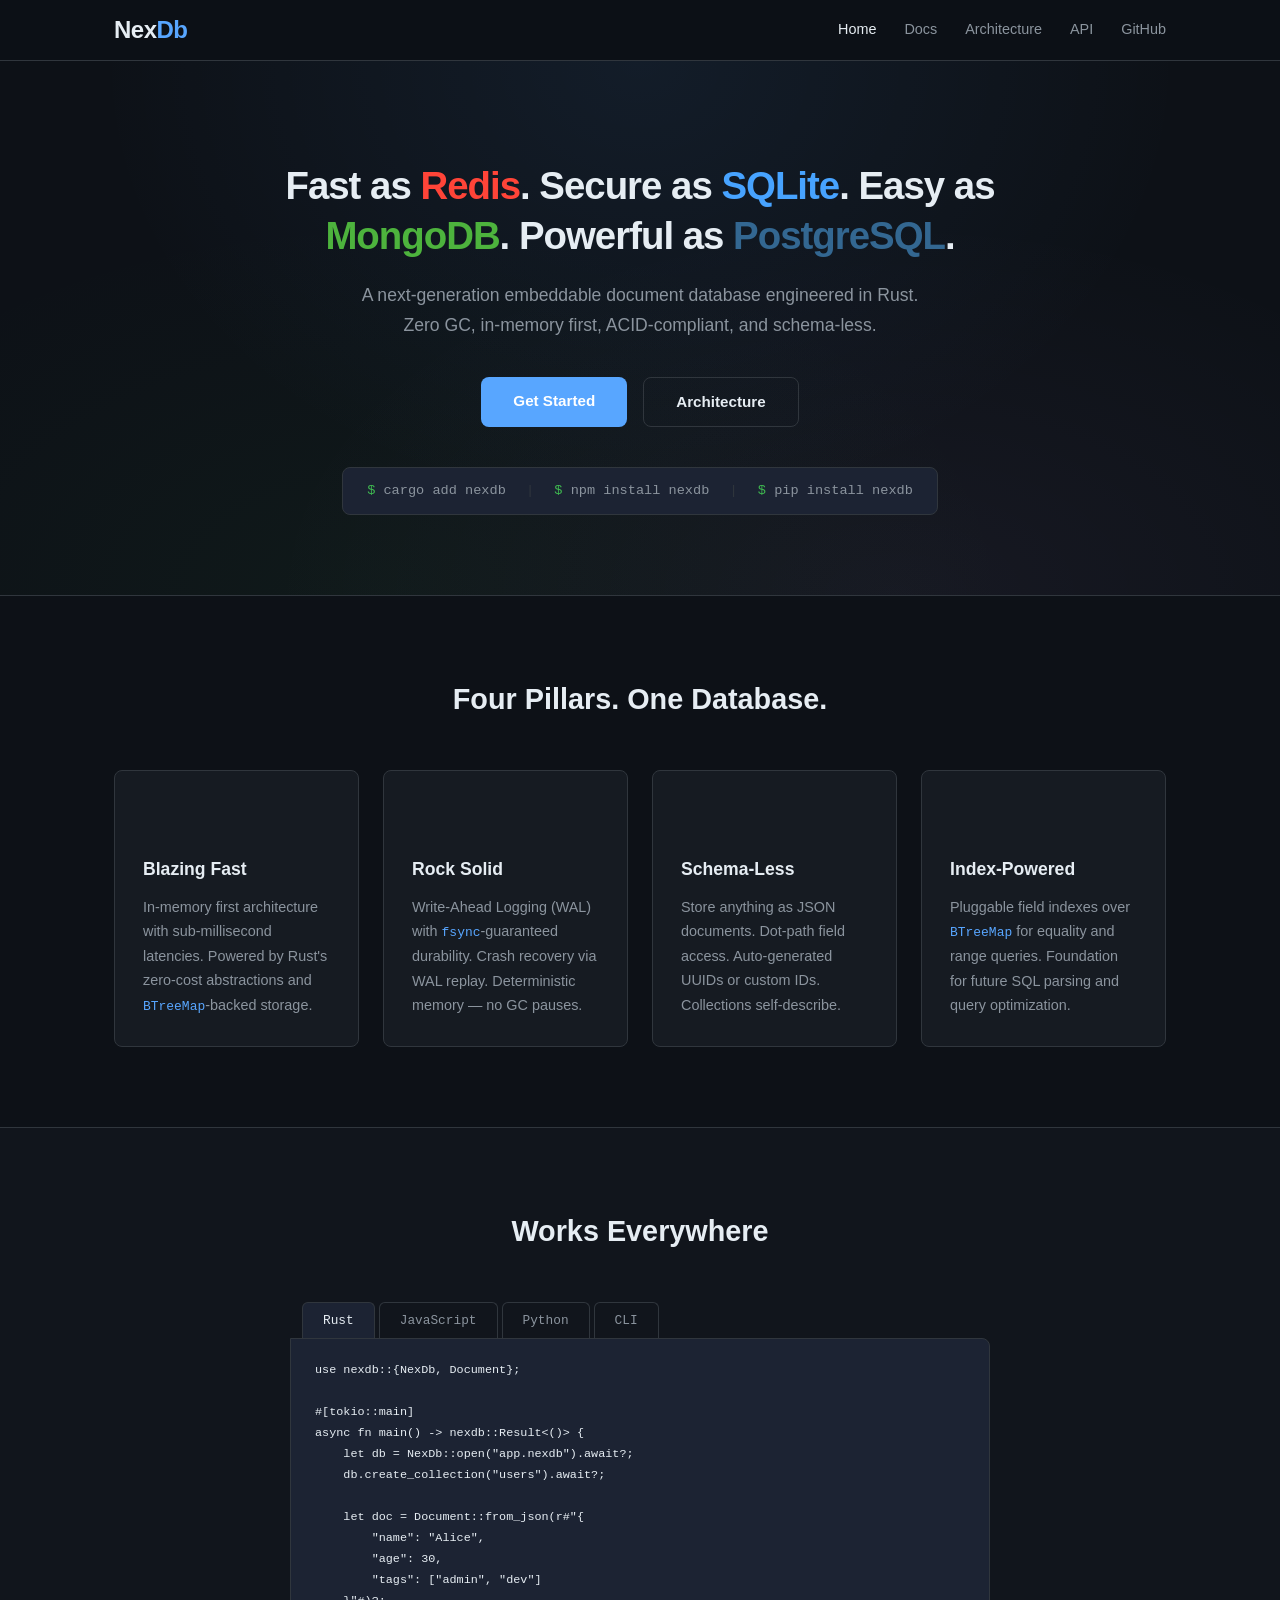
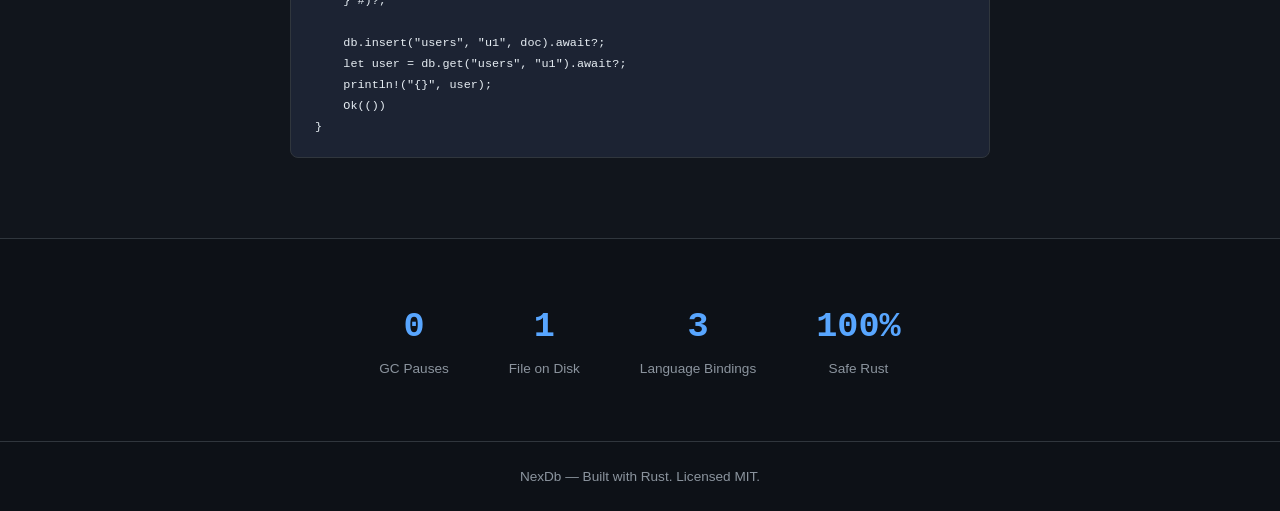
==== index.html @ 3f9005bb "feat: add WAL checkpointing, BSON, TCP server, query builder, JWT auth, import/export, completions, " ====
<!DOCTYPE html>
<html lang="en">
<head>
    <meta charset="UTF-8">
    <meta name="viewport" content="width=device-width, initial-scale=1.0">
    <title>NexDb — The Next-Generation Embeddable Database</title>
    <link rel="stylesheet" href="css/style.css">
</head>
<body>
    <nav class="navbar">
        <div class="container">
            <a href="index.html" class="logo">Nex<span>Db</span></a>
            <div class="nav-links">
                <a href="index.html" class="active">Home</a>
                <a href="getting-started.html">Docs</a>
                <a href="architecture.html">Architecture</a>
                <a href="api.html">API</a>
                <a href="https://github.com/nexdb/nexdb" target="_blank">GitHub</a>
            </div>
        </div>
    </nav>

    <header class="hero">
        <div class="container">
            <h1>Fast as <span class="accent-redis">Redis</span>.
                Secure as <span class="accent-sqlite">SQLite</span>.
                Easy as <span class="accent-mongo">MongoDB</span>.
                Powerful as <span class="accent-postgres">PostgreSQL</span>.</h1>
            <p class="subtitle">A next-generation embeddable document database engineered in Rust.<br>
                Zero GC, in-memory first, ACID-compliant, and schema-less.</p>
            <div class="hero-buttons">
                <a href="getting-started.html" class="btn btn-primary">Get Started</a>
                <a href="architecture.html" class="btn btn-secondary">Architecture</a>
            </div>
            <div class="install-cmd">
                <span class="prompt">$</span> cargo add nexdb
                <span class="divider">|</span>
                <span class="prompt">$</span> npm install nexdb
                <span class="divider">|</span>
                <span class="prompt">$</span> pip install nexdb
            </div>
        </div>
    </header>

    <section class="features">
        <div class="container">
            <h2>Four Pillars. One Database.</h2>
            <div class="feature-grid">
                <div class="feature-card">
                    <div class="icon lightning"></div>
                    <h3>Blazing Fast</h3>
                    <p>In-memory first architecture with sub-millisecond latencies. Powered by Rust's zero-cost abstractions and <code>BTreeMap</code>-backed storage.</p>
                </div>
                <div class="feature-card">
                    <div class="icon shield"></div>
                    <h3>Rock Solid</h3>
                    <p>Write-Ahead Logging (WAL) with <code>fsync</code>-guaranteed durability. Crash recovery via WAL replay. Deterministic memory — no GC pauses.</p>
                </div>
                <div class="feature-card">
                    <div class="icon docs"></div>
                    <h3>Schema-Less</h3>
                    <p>Store anything as JSON documents. Dot-path field access. Auto-generated UUIDs or custom IDs. Collections self-describe.</p>
                </div>
                <div class="feature-card">
                    <div class="icon index"></div>
                    <h3>Index-Powered</h3>
                    <p>Pluggable field indexes over <code>BTreeMap</code> for equality and range queries. Foundation for future SQL parsing and query optimization.</p>
                </div>
            </div>
        </div>
    </section>

    <section class="code-preview">
        <div class="container">
            <h2>Works Everywhere</h2>
            <div class="tabs">
                <div class="tab-header">
                    <button class="tab-btn active" data-lang="rs">Rust</button>
                    <button class="tab-btn" data-lang="js">JavaScript</button>
                    <button class="tab-btn" data-lang="py">Python</button>
                    <button class="tab-btn" data-lang="cli">CLI</button>
                </div>
                <div class="tab-body">
                    <pre class="tab-content active" id="code-rs"><code>use nexdb::{NexDb, Document};

#[tokio::main]
async fn main() -> nexdb::Result&lt;()&gt; {
    let db = NexDb::open("app.nexdb").await?;
    db.create_collection("users").await?;

    let doc = Document::from_json(r#"{
        "name": "Alice",
        "age": 30,
        "tags": ["admin", "dev"]
    }"#)?;

    db.insert("users", "u1", doc).await?;
    let user = db.get("users", "u1").await?;
    println!("{}", user);
    Ok(())
}</code></pre>
                    <pre class="tab-content" id="code-js"><code>const { NexDb } = require('nexdb');

const db = new NexDb('app.nexdb');
await db.connect();

await db.createCollection('users');

const id = await db.insertAutoId('users', {
    name: 'Alice',
    age: 30,
    tags: ['admin', 'dev'],
});

const user = await db.get('users', id);
console.log(user);

await db.close();</code></pre>
                    <pre class="tab-content" id="code-py"><code>from nexdb import NexDb

db = NexDb('app.nexdb')

db.create_collection('users')

user_id = db.insert_auto_id('users', {
    'name': 'Alice',
    'age': 30,
    'tags': ['admin', 'dev'],
})

user = db.get('users', user_id)
print(user)

db.close()</code></pre>
                    <pre class="tab-content" id="code-cli"><code># Start an interactive REPL
nexdb repl app.nexdb
# Then send JSON commands:
{"cmd":"create_collection","args":{"name":"users"}}
{"cmd":"insert","args":{"collection":"users","id":"u1","document":{"name":"Alice","age":30}}}
{"cmd":"get","args":{"collection":"users","id":"u1"}}
{"cmd":"exit"}

# Or use one-shot commands directly:
nexdb create-collection app.nexdb users
nexdb insert app.nexdb users u1 '{"name":"Alice","age":30}'
nexdb get app.nexdb users u1</code></pre>
                </div>
            </div>
        </div>
    </section>

    <section class="stats">
        <div class="container">
            <div class="stat">
                <span class="num">0</span>
                <span class="label">GC Pauses</span>
            </div>
            <div class="stat">
                <span class="num">1</span>
                <span class="label">File on Disk</span>
            </div>
            <div class="stat">
                <span class="num">3</span>
                <span class="label">Language Bindings</span>
            </div>
            <div class="stat">
                <span class="num">100%</span>
                <span class="label">Safe Rust</span>
            </div>
        </div>
    </section>

    <footer>
        <div class="container">
            <p>NexDb — Built with Rust. Licensed MIT.</p>
        </div>
    </footer>

    <script src="js/main.js"></script>
</body>
</html>
---- css/style.css ----
/* ─── Reset & Base ─────────────────────────────────── */
*, *::before, *::after { box-sizing: border-box; margin: 0; padding: 0; }

:root {
    --bg:          #0d1117;
    --bg-card:     #161b22;
    --bg-code:     #1c2333;
    --text:        #e6edf3;
    --text-muted:  #8b949e;
    --border:      #30363d;
    --accent:      #58a6ff;
    --accent2:     #3fb950;
    --accent3:     #d2a8ff;
    --redis:       #ff4438;
    --sqlite:      #47a3ff;
    --mongo:       #4db33d;
    --postgres:    #336791;
    --radius:      8px;
    --font-mono:   'JetBrains Mono', 'Fira Code', 'Cascadia Code', 'Consolas', monospace;
    --font-sans:   -apple-system, BlinkMacSystemFont, 'Segoe UI', Helvetica, Arial, sans-serif;
}

html { scroll-behavior: smooth; }

body {
    font-family: var(--font-sans);
    background: var(--bg);
    color: var(--text);
    line-height: 1.6;
    min-height: 100vh;
}

a { color: var(--accent); text-decoration: none; }
a:hover { text-decoration: underline; }

code, pre {
    font-family: var(--font-mono);
    font-size: 0.9em;
}

.container {
    max-width: 1100px;
    margin: 0 auto;
    padding: 0 24px;
}

/* ─── Navbar ──────────────────────────────────────── */
.navbar {
    border-bottom: 1px solid var(--border);
    background: rgba(13, 17, 23, 0.95);
    backdrop-filter: blur(12px);
    position: sticky;
    top: 0;
    z-index: 100;
}

.navbar .container {
    display: flex;
    align-items: center;
    justify-content: space-between;
    height: 60px;
}

.logo {
    font-size: 1.5rem;
    font-weight: 700;
    color: var(--text);
    letter-spacing: -0.5px;
}
.logo span { color: var(--accent); }

.nav-links { display: flex; gap: 28px; }
.nav-links a {
    color: var(--text-muted);
    font-size: 0.9rem;
    font-weight: 500;
    transition: color 0.2s;
}
.nav-links a:hover, .nav-links a.active { color: var(--text); text-decoration: none; }

/* ─── Hero ─────────────────────────────────────────── */
.hero {
    padding: 100px 0 80px;
    text-align: center;
    background:
        radial-gradient(ellipse at 50% 0%, rgba(88, 166, 255, 0.08) 0%, transparent 60%),
        radial-gradient(ellipse at 30% 100%, rgba(63, 185, 80, 0.05) 0%, transparent 50%),
        radial-gradient(ellipse at 70% 100%, rgba(210, 168, 255, 0.05) 0%, transparent 50%);
}

.hero h1 {
    font-size: 2.4rem;
    font-weight: 800;
    line-height: 1.3;
    max-width: 800px;
    margin: 0 auto 20px;
    letter-spacing: -1px;
}

.accent-redis   { color: var(--redis); }
.accent-sqlite  { color: var(--sqlite); }
.accent-mongo   { color: var(--mongo); }
.accent-postgres { color: var(--postgres); }

.subtitle {
    color: var(--text-muted);
    font-size: 1.1rem;
    max-width: 600px;
    margin: 0 auto 36px;
    line-height: 1.7;
}

.hero-buttons { display: flex; gap: 16px; justify-content: center; margin-bottom: 40px; }

.btn {
    padding: 12px 32px;
    border-radius: var(--radius);
    font-weight: 600;
    font-size: 0.95rem;
    transition: all 0.2s;
    display: inline-block;
}
.btn-primary {
    background: var(--accent);
    color: #fff;
}
.btn-primary:hover { background: #79b8ff; text-decoration: none; }
.btn-secondary {
    background: transparent;
    color: var(--text);
    border: 1px solid var(--border);
}
.btn-secondary:hover { border-color: var(--text-muted); text-decoration: none; }

.install-cmd {
    background: var(--bg-code);
    display: inline-block;
    padding: 12px 24px;
    border-radius: var(--radius);
    font-family: var(--font-mono);
    font-size: 0.85rem;
    color: var(--text-muted);
    border: 1px solid var(--border);
}
.install-cmd .prompt { color: var(--accent2); }
.install-cmd .divider { color: var(--border); margin: 0 12px; }

/* ─── Features ─────────────────────────────────────── */
.features {
    padding: 80px 0;
    border-top: 1px solid var(--border);
}

.features h2, .code-preview h2, .stats h2 {
    text-align: center;
    font-size: 1.8rem;
    margin-bottom: 48px;
}

.feature-grid {
    display: grid;
    grid-template-columns: repeat(auto-fit, minmax(240px, 1fr));
    gap: 24px;
}

.feature-card {
    background: var(--bg-card);
    border: 1px solid var(--border);
    border-radius: var(--radius);
    padding: 28px;
    transition: border-color 0.2s, transform 0.2s;
}
.feature-card:hover {
    border-color: var(--accent);
    transform: translateY(-2px);
}

.feature-card h3 { margin-bottom: 12px; font-size: 1.1rem; }
.feature-card p { color: var(--text-muted); font-size: 0.9rem; line-height: 1.7; }
.feature-card code { color: var(--accent); }

.icon {
    width: 40px;
    height: 40px;
    margin-bottom: 16px;
    border-radius: 8px;
    display: flex;
    align-items: center;
    justify-content: center;
    font-size: 1.2rem;
}

/* ─── Code Preview ─────────────────────────────────── */
.code-preview {
    padding: 80px 0;
    border-top: 1px solid var(--border);
    background: rgba(22, 27, 34, 0.5);
}

.tabs { max-width: 700px; margin: 0 auto; }

.tab-header {
    display: flex;
    gap: 4px;
    margin-bottom: 0;
    padding-left: 12px;
}

.tab-btn {
    padding: 10px 20px;
    background: transparent;
    border: 1px solid var(--border);
    border-bottom: none;
    border-radius: 6px 6px 0 0;
    color: var(--text-muted);
    cursor: pointer;
    font-family: var(--font-mono);
    font-size: 0.8rem;
    transition: all 0.2s;
}
.tab-btn.active {
    background: var(--bg-code);
    color: var(--text);
    border-color: var(--border);
}

.tab-body {
    background: var(--bg-code);
    border: 1px solid var(--border);
    border-radius: 0 8px 8px 8px;
    overflow: hidden;
}

.tab-content {
    display: none;
    padding: 20px 24px;
    overflow-x: auto;
    font-size: 0.82rem;
    line-height: 1.6;
}
.tab-content.active { display: block; }
.tab-content code { color: var(--text); }

/* ─── Stats ────────────────────────────────────────── */
.stats {
    padding: 60px 0;
    border-top: 1px solid var(--border);
}

.stats .container {
    display: flex;
    justify-content: center;
    gap: 60px;
    flex-wrap: wrap;
}

.stat { text-align: center; }
.stat .num {
    display: block;
    font-size: 2.2rem;
    font-weight: 800;
    color: var(--accent);
    font-family: var(--font-mono);
}
.stat .label {
    color: var(--text-muted);
    font-size: 0.85rem;
    margin-top: 4px;
}

/* ─── Footer ───────────────────────────────────────── */
footer {
    border-top: 1px solid var(--border);
    padding: 24px 0;
    text-align: center;
    color: var(--text-muted);
    font-size: 0.85rem;
}

/* ─── Docs Pages ───────────────────────────────────── */
.docs-page { padding: 40px 0 80px; }

.docs-page .container {
    display: grid;
    grid-template-columns: 240px 1fr;
    gap: 48px;
    align-items: start;
}

.sidebar {
    position: sticky;
    top: 80px;
}

.sidebar h3 {
    font-size: 0.8rem;
    text-transform: uppercase;
    letter-spacing: 1px;
    color: var(--text-muted);
    margin-bottom: 16px;
}

.sidebar ul { list-style: none; }
.sidebar li { margin-bottom: 8px; }
.sidebar a {
    color: var(--text-muted);
    font-size: 0.9rem;
    display: block;
    padding: 4px 0;
    border-left: 2px solid transparent;
    padding-left: 12px;
    transition: all 0.2s;
}
.sidebar a:hover, .sidebar a.active {
    color: var(--text);
    border-left-color: var(--accent);
    text-decoration: none;
}

.content { min-width: 0; }
.content h1 { font-size: 2rem; margin-bottom: 32px; }
.content h2 {
    font-size: 1.4rem;
    margin: 48px 0 16px;
    padding-bottom: 8px;
    border-bottom: 1px solid var(--border);
}
.content h3 {
    font-size: 1.1rem;
    margin: 32px 0 12px;
}

.content p, .content li { color: var(--text-muted); line-height: 1.8; }
.content p { margin-bottom: 16px; }

.content pre {
    background: var(--bg-code);
    border: 1px solid var(--border);
    border-radius: var(--radius);
    padding: 16px 20px;
    overflow-x: auto;
    margin: 16px 0 24px;
    font-size: 0.82rem;
    line-height: 1.6;
}

.content code {
    background: rgba(88, 166, 255, 0.1);
    padding: 2px 6px;
    border-radius: 4px;
    font-size: 0.85em;
}

.content pre code {
    background: none;
    padding: 0;
    border-radius: 0;
}

.content ul, .content ol { margin: 12px 0 20px; padding-left: 24px; }
.content li { margin-bottom: 6px; }

/* Tables */
.content table {
    width: 100%;
    border-collapse: collapse;
    margin: 16px 0 24px;
    font-size: 0.9rem;
}
.content th, .content td {
    padding: 10px 14px;
    text-align: left;
    border: 1px solid var(--border);
}
.content th {
    background: var(--bg-card);
    font-weight: 600;
    color: var(--text);
}
.content td { color: var(--text-muted); }

/* Architecture diagram */
.arch-diagram pre {
    background: var(--bg-card);
    font-size: 0.7rem;
    line-height: 1.3;
    padding: 20px;
}

/* Section anchors */
section { scroll-margin-top: 80px; }

/* ─── Responsive ───────────────────────────────────── */
@media (max-width: 768px) {
    .hero h1 { font-size: 1.6rem; }
    .install-cmd { font-size: 0.75rem; padding: 10px 16px; }
    .install-cmd .divider { margin: 0 6px; }
    .docs-page .container { grid-template-columns: 1fr; }
    .sidebar { position: static; }
    .stats .container { gap: 32px; }
    .nav-links { gap: 16px; }
}
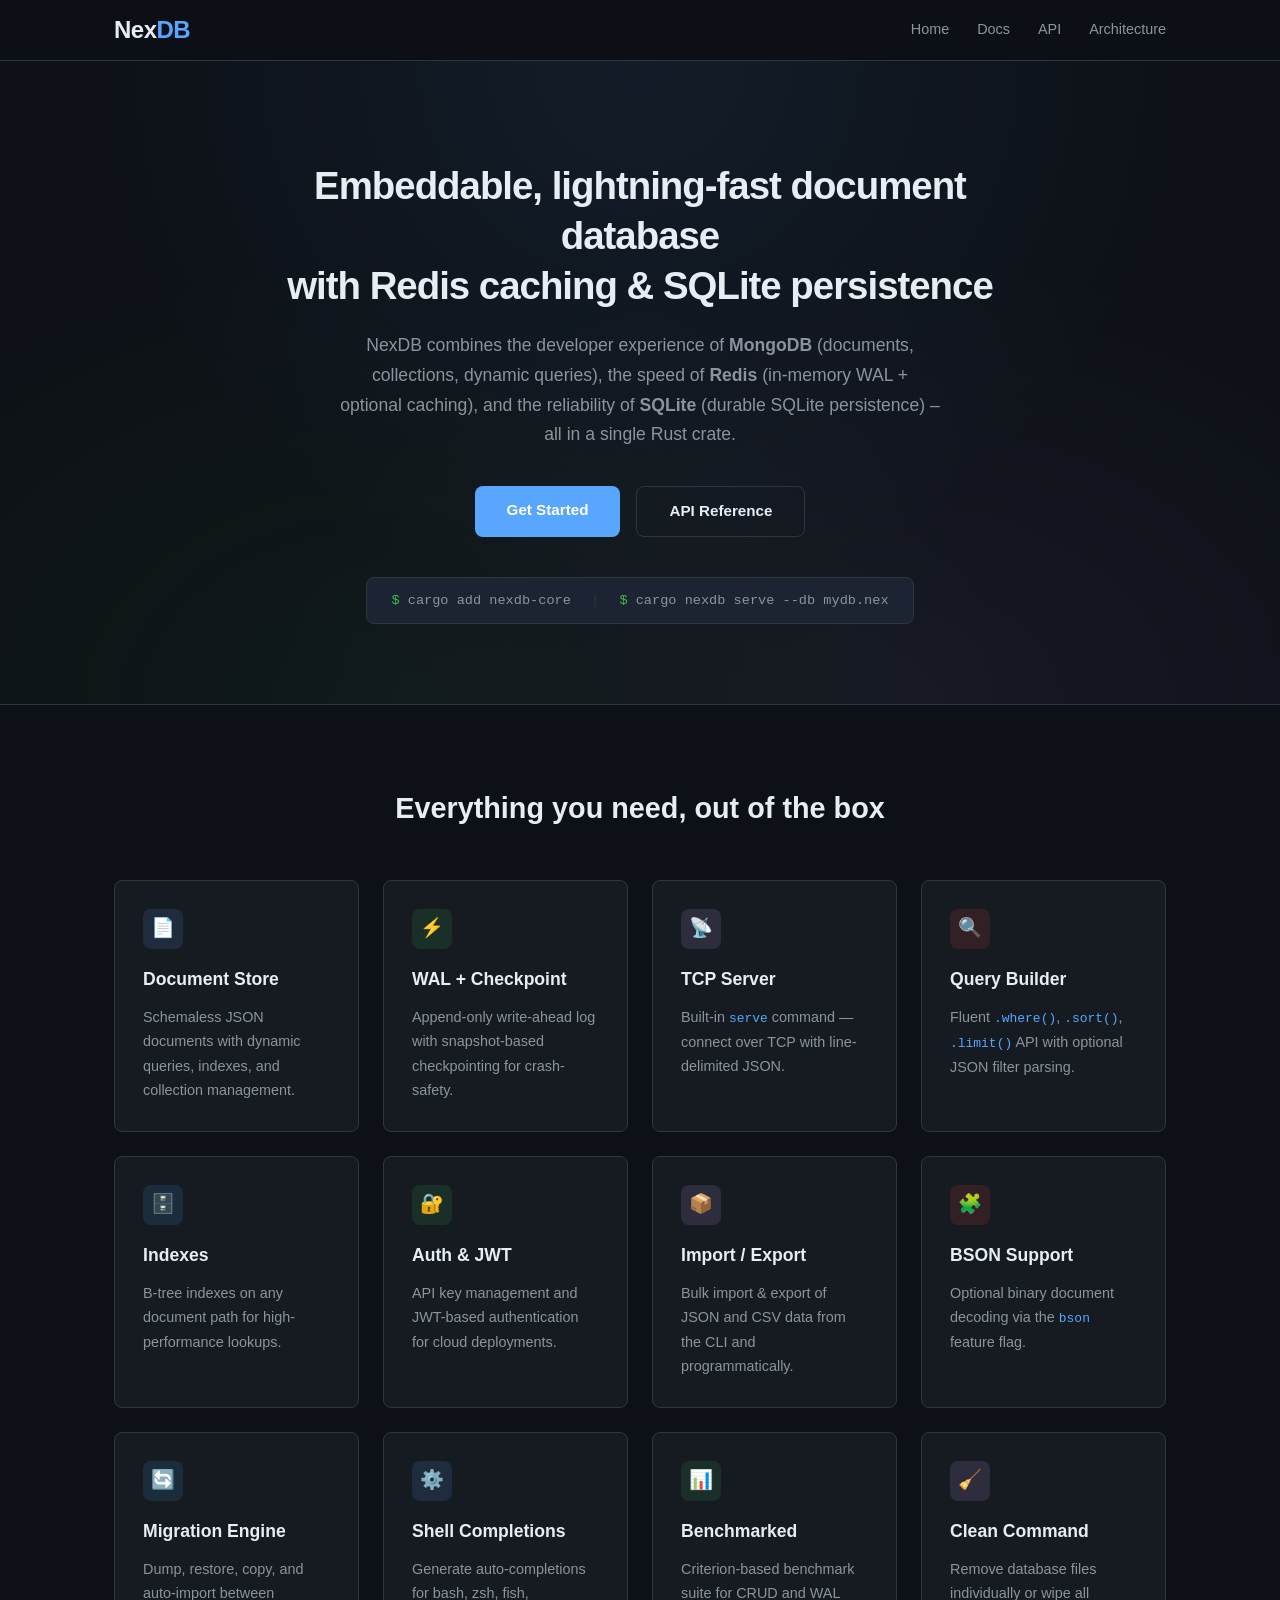
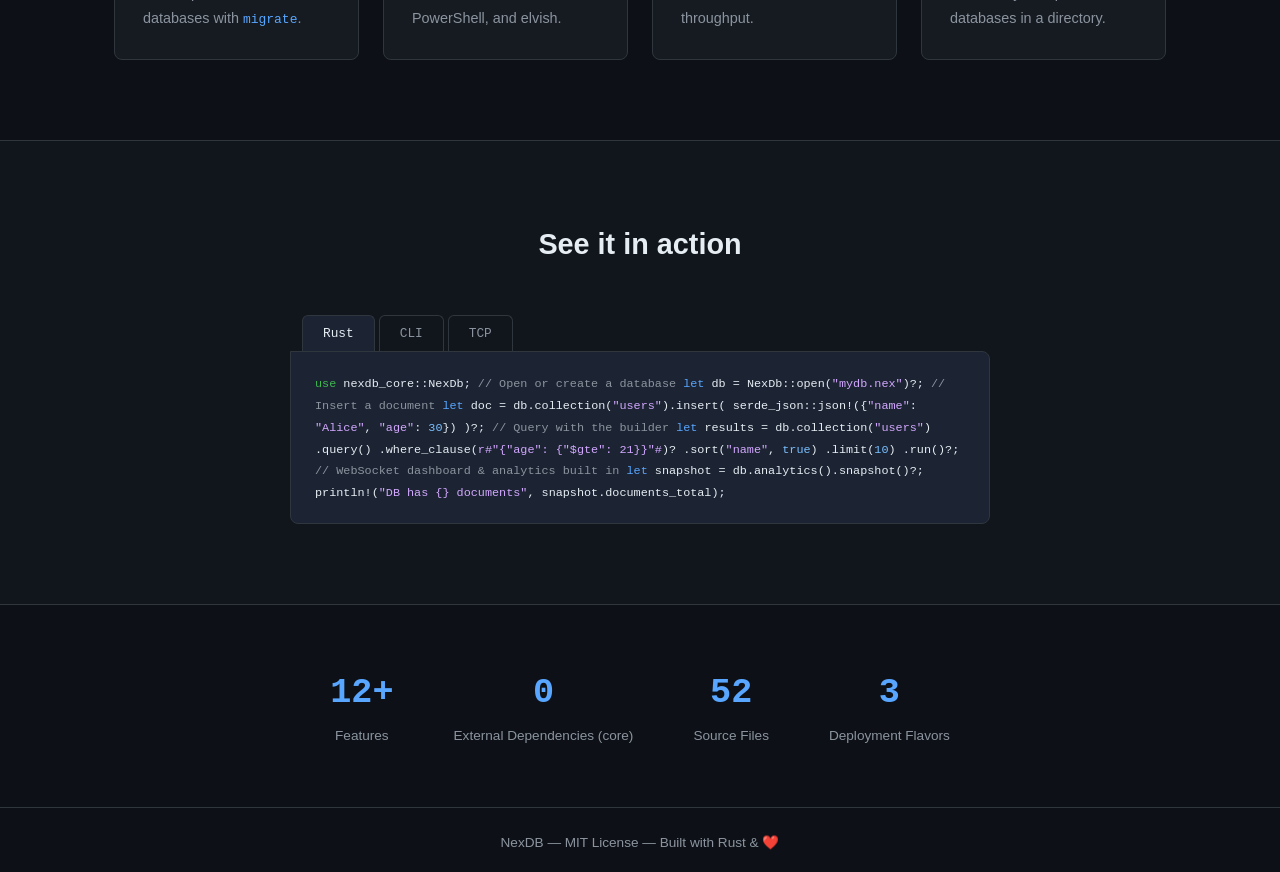
==== commit 11bc345e: "docs: rewrite all docs to cover all 12 features" ====
--- a/index.html
+++ b/index.html
@@ -1,181 +1,192 @@
 <!DOCTYPE html>
 <html lang="en">
 <head>
-    <meta charset="UTF-8">
-    <meta name="viewport" content="width=device-width, initial-scale=1.0">
-    <title>NexDb — The Next-Generation Embeddable Database</title>
-    <link rel="stylesheet" href="css/style.css">
+  <meta charset="UTF-8">
+  <meta name="viewport" content="width=device-width, initial-scale=1.0">
+  <title>NexDB – The Redis × SQLite hybrid for Rust</title>
+  <link rel="stylesheet" href="css/style.css">
+  <link rel="icon" href="data:image/svg+xml,<svg xmlns='http://www.w3.org/2000/svg' viewBox='0 0 100 100'><text y='.9em' font-size='90'>⚡</text></svg>">
 </head>
 <body>
-    <nav class="navbar">
-        <div class="container">
-            <a href="index.html" class="logo">Nex<span>Db</span></a>
-            <div class="nav-links">
-                <a href="index.html" class="active">Home</a>
-                <a href="getting-started.html">Docs</a>
-                <a href="architecture.html">Architecture</a>
-                <a href="api.html">API</a>
-                <a href="https://github.com/nexdb/nexdb" target="_blank">GitHub</a>
-            </div>
-        </div>
-    </nav>
 
-    <header class="hero">
-        <div class="container">
-            <h1>Fast as <span class="accent-redis">Redis</span>.
-                Secure as <span class="accent-sqlite">SQLite</span>.
-                Easy as <span class="accent-mongo">MongoDB</span>.
-                Powerful as <span class="accent-postgres">PostgreSQL</span>.</h1>
-            <p class="subtitle">A next-generation embeddable document database engineered in Rust.<br>
-                Zero GC, in-memory first, ACID-compliant, and schema-less.</p>
-            <div class="hero-buttons">
-                <a href="getting-started.html" class="btn btn-primary">Get Started</a>
-                <a href="architecture.html" class="btn btn-secondary">Architecture</a>
-            </div>
-            <div class="install-cmd">
-                <span class="prompt">$</span> cargo add nexdb
-                <span class="divider">|</span>
-                <span class="prompt">$</span> npm install nexdb
-                <span class="divider">|</span>
-                <span class="prompt">$</span> pip install nexdb
-            </div>
-        </div>
-    </header>
+<nav class="navbar">
+  <div class="container">
+    <a href="/" class="logo">Nex<span>DB</span></a>
+    <div class="nav-links">
+      <a href="/">Home</a>
+      <a href="getting-started.html">Docs</a>
+      <a href="api.html">API</a>
+      <a href="architecture.html">Architecture</a>
+    </div>
+  </div>
+</nav>
 
-    <section class="features">
-        <div class="container">
-            <h2>Four Pillars. One Database.</h2>
-            <div class="feature-grid">
-                <div class="feature-card">
-                    <div class="icon lightning"></div>
-                    <h3>Blazing Fast</h3>
-                    <p>In-memory first architecture with sub-millisecond latencies. Powered by Rust's zero-cost abstractions and <code>BTreeMap</code>-backed storage.</p>
-                </div>
-                <div class="feature-card">
-                    <div class="icon shield"></div>
-                    <h3>Rock Solid</h3>
-                    <p>Write-Ahead Logging (WAL) with <code>fsync</code>-guaranteed durability. Crash recovery via WAL replay. Deterministic memory — no GC pauses.</p>
-                </div>
-                <div class="feature-card">
-                    <div class="icon docs"></div>
-                    <h3>Schema-Less</h3>
-                    <p>Store anything as JSON documents. Dot-path field access. Auto-generated UUIDs or custom IDs. Collections self-describe.</p>
-                </div>
-                <div class="feature-card">
-                    <div class="icon index"></div>
-                    <h3>Index-Powered</h3>
-                    <p>Pluggable field indexes over <code>BTreeMap</code> for equality and range queries. Foundation for future SQL parsing and query optimization.</p>
-                </div>
-            </div>
-        </div>
-    </section>
+<section class="hero">
+  <div class="container">
+    <h1>Embeddable, lightning-fast document database <br class="hide-mobile">with Redis caching &amp; SQLite persistence</h1>
+    <p class="subtitle">
+      NexDB combines the developer experience of <strong>MongoDB</strong> (documents, collections, dynamic queries),
+      the speed of <strong>Redis</strong> (in-memory WAL + optional caching), and the reliability of
+      <strong>SQLite</strong> (durable SQLite persistence) – all in a single Rust crate.
+    </p>
+    <div class="hero-buttons">
+      <a href="getting-started.html" class="btn btn-primary">Get Started</a>
+      <a href="api.html" class="btn btn-secondary">API Reference</a>
+    </div>
+    <div class="install-cmd">
+      <span class="prompt">$</span> cargo add nexdb-core
+      <span class="divider">|</span>
+      <span class="prompt">$</span> cargo nexdb serve --db mydb.nex
+    </div>
+  </div>
+</section>
 
-    <section class="code-preview">
-        <div class="container">
-            <h2>Works Everywhere</h2>
-            <div class="tabs">
-                <div class="tab-header">
-                    <button class="tab-btn active" data-lang="rs">Rust</button>
-                    <button class="tab-btn" data-lang="js">JavaScript</button>
-                    <button class="tab-btn" data-lang="py">Python</button>
-                    <button class="tab-btn" data-lang="cli">CLI</button>
-                </div>
-                <div class="tab-body">
-                    <pre class="tab-content active" id="code-rs"><code>use nexdb::{NexDb, Document};
+<section class="features" id="features">
+  <div class="container">
+    <h2>Everything you need, out of the box</h2>
+    <div class="feature-grid">
+      <div class="feature-card">
+        <div class="icon" style="background:rgba(88,166,255,.12);color:var(--accent)">📄</div>
+        <h3>Document Store</h3>
+        <p>Schemaless JSON documents with dynamic queries, indexes, and collection management.</p>
+      </div>
+      <div class="feature-card">
+        <div class="icon" style="background:rgba(63,185,80,.12);color:var(--accent2)">⚡</div>
+        <h3>WAL + Checkpoint</h3>
+        <p>Append-only write-ahead log with snapshot-based checkpointing for crash-safety.</p>
+      </div>
+      <div class="feature-card">
+        <div class="icon" style="background:rgba(210,168,255,.12);color:var(--accent3)">📡</div>
+        <h3>TCP Server</h3>
+        <p>Built-in <code>serve</code> command — connect over TCP with line-delimited JSON.</p>
+      </div>
+      <div class="feature-card">
+        <div class="icon" style="background:rgba(255,68,56,.12);color:var(--redis)">🔍</div>
+        <h3>Query Builder</h3>
+        <p>Fluent <code>.where()</code>, <code>.sort()</code>, <code>.limit()</code> API with optional JSON filter parsing.</p>
+      </div>
+      <div class="feature-card">
+        <div class="icon" style="background:rgba(71,163,255,.12);color:var(--sqlite)">🗄️</div>
+        <h3>Indexes</h3>
+        <p>B-tree indexes on any document path for high-performance lookups.</p>
+      </div>
+      <div class="feature-card">
+        <div class="icon" style="background:rgba(63,185,80,.12);color:var(--accent2)">🔐</div>
+        <h3>Auth &amp; JWT</h3>
+        <p>API key management and JWT-based authentication for cloud deployments.</p>
+      </div>
+      <div class="feature-card">
+        <div class="icon" style="background:rgba(210,168,255,.12);color:var(--accent3)">📦</div>
+        <h3>Import / Export</h3>
+        <p>Bulk import &amp; export of JSON and CSV data from the CLI and programmatically.</p>
+      </div>
+      <div class="feature-card">
+        <div class="icon" style="background:rgba(255,68,56,.12);color:var(--redis)">🧩</div>
+        <h3>BSON Support</h3>
+        <p>Optional binary document decoding via the <code>bson</code> feature flag.</p>
+      </div>
+      <div class="feature-card">
+        <div class="icon" style="background:rgba(71,163,255,.12);color:var(--sqlite)">🔄</div>
+        <h3>Migration Engine</h3>
+        <p>Dump, restore, copy, and auto-import between databases with <code>migrate</code>.</p>
+      </div>
+      <div class="feature-card">
+        <div class="icon" style="background:rgba(88,166,255,.12);color:var(--accent)">⚙️</div>
+        <h3>Shell Completions</h3>
+        <p>Generate auto-completions for bash, zsh, fish, PowerShell, and elvish.</p>
+      </div>
+      <div class="feature-card">
+        <div class="icon" style="background:rgba(63,185,80,.12);color:var(--accent2)">📊</div>
+        <h3>Benchmarked</h3>
+        <p>Criterion-based benchmark suite for CRUD and WAL throughput.</p>
+      </div>
+      <div class="feature-card">
+        <div class="icon" style="background:rgba(210,168,255,.12);color:var(--accent3)">🧹</div>
+        <h3>Clean Command</h3>
+        <p>Remove database files individually or wipe all databases in a directory.</p>
+      </div>
+    </div>
+  </div>
+</section>
 
-#[tokio::main]
-async fn main() -> nexdb::Result&lt;()&gt; {
-    let db = NexDb::open("app.nexdb").await?;
-    db.create_collection("users").await?;
+<section class="code-preview" id="quickstart">
+  <div class="container">
+    <h2>See it in action</h2>
+    <div class="tabs">
+      <div class="tab-header">
+        <button class="tab-btn active" data-tab="tab-rust">Rust</button>
+        <button class="tab-btn" data-tab="tab-cli">CLI</button>
+        <button class="tab-btn" data-tab="tab-tcp">TCP</button>
+      </div>
+      <div class="tab-body">
+        <div class="tab-content active" id="tab-rust"><code><span style="color:var(--accent2)">use</span> nexdb_core::NexDb;
 
-    let doc = Document::from_json(r#"{
-        "name": "Alice",
-        "age": 30,
-        "tags": ["admin", "dev"]
-    }"#)?;
+<span style="color:var(--text-muted)">// Open or create a database</span>
+<span style="color:var(--accent)">let</span> db = NexDb::open(<span style="color:var(--accent3)">"mydb.nex"</span>)?;
 
-    db.insert("users", "u1", doc).await?;
-    let user = db.get("users", "u1").await?;
-    println!("{}", user);
-    Ok(())
-}</code></pre>
-                    <pre class="tab-content" id="code-js"><code>const { NexDb } = require('nexdb');
+<span style="color:var(--text-muted)">// Insert a document</span>
+<span style="color:var(--accent)">let</span> doc = db.collection(<span style="color:var(--accent3)">"users"</span>).insert(
+  serde_json::json!({<span style="color:var(--accent3)">"name"</span>: <span style="color:var(--accent3)">"Alice"</span>, <span style="color:var(--accent3)">"age"</span>: <span style="color:#79c0ff">30</span>})
+)?;
 
-const db = new NexDb('app.nexdb');
-await db.connect();
+<span style="color:var(--text-muted)">// Query with the builder</span>
+<span style="color:var(--accent)">let</span> results = db.collection(<span style="color:var(--accent3)">"users"</span>)
+  .query()
+  .where_clause(<span style="color:var(--accent3)">r#"{"age": {"$gte": 21}}"#</span>)?
+  .sort(<span style="color:var(--accent3)">"name"</span>, <span style="color:#79c0ff">true</span>)
+  .limit(<span style="color:#79c0ff">10</span>)
+  .run()?;
 
-await db.createCollection('users');
+<span style="color:var(--text-muted)">// WebSocket dashboard &amp; analytics built in</span>
+<span style="color:var(--accent)">let</span> snapshot = db.analytics().snapshot()?;
+println!(<span style="color:var(--accent3)">"DB has {} documents"</span>, snapshot.documents_total);</code></div>
+        <div class="tab-content" id="tab-cli"><code><span style="color:var(--text-muted)"># Insert and query</span>
+cargo nexdb insert mydb.nex users <span style="color:var(--accent3)">'{"name":"Bob","age":25}'</span>
+cargo nexdb query mydb.nex users <span style="color:var(--accent3)">'{"age":{"$gte":21}}'</span>
 
-const id = await db.insertAutoId('users', {
-    name: 'Alice',
-    age: 30,
-    tags: ['admin', 'dev'],
-});
+<span style="color:var(--text-muted)"># Serve over TCP</span>
+cargo nexdb serve --db mydb.nex --port <span style="color:#79c0ff">9480</span>
 
-const user = await db.get('users', id);
-console.log(user);
+<span style="color:var(--text-muted)"># Import / Export</span>
+cargo nexdb import mydb.nex users data.json
+cargo nexdb export mydb.nex users data.json
 
-await db.close();</code></pre>
-                    <pre class="tab-content" id="code-py"><code>from nexdb import NexDb
+<span style="color:var(--text-muted)"># Migrate between databases</span>
+cargo nexdb migrate dump mydb.nex dump.json
+cargo nexdb migrate restore newdb.nex dump.json
+cargo nexdb migrate to-sql mydb.nex schema.sql</code></div>
+        <div class="tab-content" id="tab-tcp"><code><span style="color:var(--text-muted)"># Start the server</span>
+cargo nexdb serve --db mydb.nex --port <span style="color:#79c0ff">9480</span>
 
-db = NexDb('app.nexdb')
+<span style="color:var(--text-muted)"># Connect with netcat</span>
+$ nc localhost <span style="color:#79c0ff">9480</span>
 
-db.create_collection('users')
+<span style="color:var(--text-muted)"># Every line is a JSON-RPC style request:</span>
+{<span style="color:var(--accent3)">"method"</span>:<span style="color:var(--accent3)">"insert"</span>,<span style="color:var(--accent3)">"params"</span>:{<span style="color:var(--accent3)">"collection"</span>:<span style="color:var(--accent3)">"users"</span>,<span style="color:var(--accent3)">"document"</span>:{<span style="color:var(--accent3)">"name"</span>:<span style="color:var(--accent3)">"Charlie"</span>,<span style="color:var(--accent3)">"age"</span>:<span style="color:#79c0ff">35</span>}}}
+{<span style="color:var(--accent3)">"ok"</span>:<span style="color:#79c0ff">true</span>,<span style="color:var(--accent3)">"id"</span>:<span style="color:var(--accent3)">"a1b2c3..."</span>}
 
-user_id = db.insert_auto_id('users', {
-    'name': 'Alice',
-    'age': 30,
-    'tags': ['admin', 'dev'],
-})
+{<span style="color:var(--accent3)">"method"</span>:<span style="color:var(--accent3)">"query"</span>,<span style="color:var(--accent3)">"params"</span>:{<span style="color:var(--accent3)">"collection"</span>:<span style="color:var(--accent3)">"users"</span>,<span style="color:var(--accent3)">"filter"</span>:{<span style="color:var(--accent3)">"age"</span>:{<span style="color:var(--accent3)">"$gte"</span>:<span style="color:#79c0ff">21</span>}}}}
+{<span style="color:var(--accent3)">"ok"</span>:<span style="color:#79c0ff">true</span>,<span style="color:var(--accent3)">"documents"</span>:[...]}</code></div>
+      </div>
+    </div>
+  </div>
+</section>
 
-user = db.get('users', user_id)
-print(user)
+<section class="stats">
+  <div class="container">
+    <div class="stat"><span class="num">12+</span><span class="label">Features</span></div>
+    <div class="stat"><span class="num">0</span><span class="label">External Dependencies (core)</span></div>
+    <div class="stat"><span class="num">52</span><span class="label">Source Files</span></div>
+    <div class="stat"><span class="num">3</span><span class="label">Deployment Flavors</span></div>
+  </div>
+</section>
 
-db.close()</code></pre>
-                    <pre class="tab-content" id="code-cli"><code># Start an interactive REPL
-nexdb repl app.nexdb
-# Then send JSON commands:
-{"cmd":"create_collection","args":{"name":"users"}}
-{"cmd":"insert","args":{"collection":"users","id":"u1","document":{"name":"Alice","age":30}}}
-{"cmd":"get","args":{"collection":"users","id":"u1"}}
-{"cmd":"exit"}
+<footer>
+  <div class="container">
+    <p>NexDB &mdash; MIT License &mdash; Built with Rust &amp; ❤️</p>
+  </div>
+</footer>
 
-# Or use one-shot commands directly:
-nexdb create-collection app.nexdb users
-nexdb insert app.nexdb users u1 '{"name":"Alice","age":30}'
-nexdb get app.nexdb users u1</code></pre>
-                </div>
-            </div>
-        </div>
-    </section>
-
-    <section class="stats">
-        <div class="container">
-            <div class="stat">
-                <span class="num">0</span>
-                <span class="label">GC Pauses</span>
-            </div>
-            <div class="stat">
-                <span class="num">1</span>
-                <span class="label">File on Disk</span>
-            </div>
-            <div class="stat">
-                <span class="num">3</span>
-                <span class="label">Language Bindings</span>
-            </div>
-            <div class="stat">
-                <span class="num">100%</span>
-                <span class="label">Safe Rust</span>
-            </div>
-        </div>
-    </section>
-
-    <footer>
-        <div class="container">
-            <p>NexDb — Built with Rust. Licensed MIT.</p>
-        </div>
-    </footer>
-
-    <script src="js/main.js"></script>
+<script src="js/main.js"></script>
 </body>
 </html>
--- a/css/style.css
+++ b/css/style.css
@@ -1,402 +1,82 @@
-/* ─── Reset & Base ─────────────────────────────────── */
-*, *::before, *::after { box-sizing: border-box; margin: 0; padding: 0; }
-
-:root {
-    --bg:          #0d1117;
-    --bg-card:     #161b22;
-    --bg-code:     #1c2333;
-    --text:        #e6edf3;
-    --text-muted:  #8b949e;
-    --border:      #30363d;
-    --accent:      #58a6ff;
-    --accent2:     #3fb950;
-    --accent3:     #d2a8ff;
-    --redis:       #ff4438;
-    --sqlite:      #47a3ff;
-    --mongo:       #4db33d;
-    --postgres:    #336791;
-    --radius:      8px;
-    --font-mono:   'JetBrains Mono', 'Fira Code', 'Cascadia Code', 'Consolas', monospace;
-    --font-sans:   -apple-system, BlinkMacSystemFont, 'Segoe UI', Helvetica, Arial, sans-serif;
-}
-
-html { scroll-behavior: smooth; }
-
-body {
-    font-family: var(--font-sans);
-    background: var(--bg);
-    color: var(--text);
-    line-height: 1.6;
-    min-height: 100vh;
-}
-
-a { color: var(--accent); text-decoration: none; }
-a:hover { text-decoration: underline; }
-
-code, pre {
-    font-family: var(--font-mono);
-    font-size: 0.9em;
-}
-
-.container {
-    max-width: 1100px;
-    margin: 0 auto;
-    padding: 0 24px;
-}
-
-/* ─── Navbar ──────────────────────────────────────── */
-.navbar {
-    border-bottom: 1px solid var(--border);
-    background: rgba(13, 17, 23, 0.95);
-    backdrop-filter: blur(12px);
-    position: sticky;
-    top: 0;
-    z-index: 100;
-}
-
-.navbar .container {
-    display: flex;
-    align-items: center;
-    justify-content: space-between;
-    height: 60px;
-}
-
-.logo {
-    font-size: 1.5rem;
-    font-weight: 700;
-    color: var(--text);
-    letter-spacing: -0.5px;
-}
-.logo span { color: var(--accent); }
-
-.nav-links { display: flex; gap: 28px; }
-.nav-links a {
-    color: var(--text-muted);
-    font-size: 0.9rem;
-    font-weight: 500;
-    transition: color 0.2s;
-}
-.nav-links a:hover, .nav-links a.active { color: var(--text); text-decoration: none; }
-
-/* ─── Hero ─────────────────────────────────────────── */
-.hero {
-    padding: 100px 0 80px;
-    text-align: center;
-    background:
-        radial-gradient(ellipse at 50% 0%, rgba(88, 166, 255, 0.08) 0%, transparent 60%),
-        radial-gradient(ellipse at 30% 100%, rgba(63, 185, 80, 0.05) 0%, transparent 50%),
-        radial-gradient(ellipse at 70% 100%, rgba(210, 168, 255, 0.05) 0%, transparent 50%);
-}
-
-.hero h1 {
-    font-size: 2.4rem;
-    font-weight: 800;
-    line-height: 1.3;
-    max-width: 800px;
-    margin: 0 auto 20px;
-    letter-spacing: -1px;
-}
-
-.accent-redis   { color: var(--redis); }
-.accent-sqlite  { color: var(--sqlite); }
-.accent-mongo   { color: var(--mongo); }
-.accent-postgres { color: var(--postgres); }
-
-.subtitle {
-    color: var(--text-muted);
-    font-size: 1.1rem;
-    max-width: 600px;
-    margin: 0 auto 36px;
-    line-height: 1.7;
-}
-
-.hero-buttons { display: flex; gap: 16px; justify-content: center; margin-bottom: 40px; }
-
-.btn {
-    padding: 12px 32px;
-    border-radius: var(--radius);
-    font-weight: 600;
-    font-size: 0.95rem;
-    transition: all 0.2s;
-    display: inline-block;
-}
-.btn-primary {
-    background: var(--accent);
-    color: #fff;
-}
-.btn-primary:hover { background: #79b8ff; text-decoration: none; }
-.btn-secondary {
-    background: transparent;
-    color: var(--text);
-    border: 1px solid var(--border);
-}
-.btn-secondary:hover { border-color: var(--text-muted); text-decoration: none; }
-
-.install-cmd {
-    background: var(--bg-code);
-    display: inline-block;
-    padding: 12px 24px;
-    border-radius: var(--radius);
-    font-family: var(--font-mono);
-    font-size: 0.85rem;
-    color: var(--text-muted);
-    border: 1px solid var(--border);
-}
-.install-cmd .prompt { color: var(--accent2); }
-.install-cmd .divider { color: var(--border); margin: 0 12px; }
-
-/* ─── Features ─────────────────────────────────────── */
-.features {
-    padding: 80px 0;
-    border-top: 1px solid var(--border);
-}
-
-.features h2, .code-preview h2, .stats h2 {
-    text-align: center;
-    font-size: 1.8rem;
-    margin-bottom: 48px;
-}
-
-.feature-grid {
-    display: grid;
-    grid-template-columns: repeat(auto-fit, minmax(240px, 1fr));
-    gap: 24px;
-}
-
-.feature-card {
-    background: var(--bg-card);
-    border: 1px solid var(--border);
-    border-radius: var(--radius);
-    padding: 28px;
-    transition: border-color 0.2s, transform 0.2s;
-}
-.feature-card:hover {
-    border-color: var(--accent);
-    transform: translateY(-2px);
-}
-
-.feature-card h3 { margin-bottom: 12px; font-size: 1.1rem; }
-.feature-card p { color: var(--text-muted); font-size: 0.9rem; line-height: 1.7; }
-.feature-card code { color: var(--accent); }
-
-.icon {
-    width: 40px;
-    height: 40px;
-    margin-bottom: 16px;
-    border-radius: 8px;
-    display: flex;
-    align-items: center;
-    justify-content: center;
-    font-size: 1.2rem;
-}
-
-/* ─── Code Preview ─────────────────────────────────── */
-.code-preview {
-    padding: 80px 0;
-    border-top: 1px solid var(--border);
-    background: rgba(22, 27, 34, 0.5);
-}
-
-.tabs { max-width: 700px; margin: 0 auto; }
-
-.tab-header {
-    display: flex;
-    gap: 4px;
-    margin-bottom: 0;
-    padding-left: 12px;
-}
-
-.tab-btn {
-    padding: 10px 20px;
-    background: transparent;
-    border: 1px solid var(--border);
-    border-bottom: none;
-    border-radius: 6px 6px 0 0;
-    color: var(--text-muted);
-    cursor: pointer;
-    font-family: var(--font-mono);
-    font-size: 0.8rem;
-    transition: all 0.2s;
-}
-.tab-btn.active {
-    background: var(--bg-code);
-    color: var(--text);
-    border-color: var(--border);
-}
-
-.tab-body {
-    background: var(--bg-code);
-    border: 1px solid var(--border);
-    border-radius: 0 8px 8px 8px;
-    overflow: hidden;
-}
-
-.tab-content {
-    display: none;
-    padding: 20px 24px;
-    overflow-x: auto;
-    font-size: 0.82rem;
-    line-height: 1.6;
-}
-.tab-content.active { display: block; }
-.tab-content code { color: var(--text); }
-
-/* ─── Stats ────────────────────────────────────────── */
-.stats {
-    padding: 60px 0;
-    border-top: 1px solid var(--border);
-}
-
-.stats .container {
-    display: flex;
-    justify-content: center;
-    gap: 60px;
-    flex-wrap: wrap;
-}
-
-.stat { text-align: center; }
-.stat .num {
-    display: block;
-    font-size: 2.2rem;
-    font-weight: 800;
-    color: var(--accent);
-    font-family: var(--font-mono);
-}
-.stat .label {
-    color: var(--text-muted);
-    font-size: 0.85rem;
-    margin-top: 4px;
-}
-
-/* ─── Footer ───────────────────────────────────────── */
-footer {
-    border-top: 1px solid var(--border);
-    padding: 24px 0;
-    text-align: center;
-    color: var(--text-muted);
-    font-size: 0.85rem;
-}
-
-/* ─── Docs Pages ───────────────────────────────────── */
-.docs-page { padding: 40px 0 80px; }
-
-.docs-page .container {
-    display: grid;
-    grid-template-columns: 240px 1fr;
-    gap: 48px;
-    align-items: start;
-}
-
-.sidebar {
-    position: sticky;
-    top: 80px;
-}
-
-.sidebar h3 {
-    font-size: 0.8rem;
-    text-transform: uppercase;
-    letter-spacing: 1px;
-    color: var(--text-muted);
-    margin-bottom: 16px;
-}
-
-.sidebar ul { list-style: none; }
-.sidebar li { margin-bottom: 8px; }
-.sidebar a {
-    color: var(--text-muted);
-    font-size: 0.9rem;
-    display: block;
-    padding: 4px 0;
-    border-left: 2px solid transparent;
-    padding-left: 12px;
-    transition: all 0.2s;
-}
-.sidebar a:hover, .sidebar a.active {
-    color: var(--text);
-    border-left-color: var(--accent);
-    text-decoration: none;
-}
-
-.content { min-width: 0; }
-.content h1 { font-size: 2rem; margin-bottom: 32px; }
-.content h2 {
-    font-size: 1.4rem;
-    margin: 48px 0 16px;
-    padding-bottom: 8px;
-    border-bottom: 1px solid var(--border);
-}
-.content h3 {
-    font-size: 1.1rem;
-    margin: 32px 0 12px;
-}
-
-.content p, .content li { color: var(--text-muted); line-height: 1.8; }
-.content p { margin-bottom: 16px; }
-
-.content pre {
-    background: var(--bg-code);
-    border: 1px solid var(--border);
-    border-radius: var(--radius);
-    padding: 16px 20px;
-    overflow-x: auto;
-    margin: 16px 0 24px;
-    font-size: 0.82rem;
-    line-height: 1.6;
-}
-
-.content code {
-    background: rgba(88, 166, 255, 0.1);
-    padding: 2px 6px;
-    border-radius: 4px;
-    font-size: 0.85em;
-}
-
-.content pre code {
-    background: none;
-    padding: 0;
-    border-radius: 0;
-}
-
-.content ul, .content ol { margin: 12px 0 20px; padding-left: 24px; }
-.content li { margin-bottom: 6px; }
-
-/* Tables */
-.content table {
-    width: 100%;
-    border-collapse: collapse;
-    margin: 16px 0 24px;
-    font-size: 0.9rem;
-}
-.content th, .content td {
-    padding: 10px 14px;
-    text-align: left;
-    border: 1px solid var(--border);
-}
-.content th {
-    background: var(--bg-card);
-    font-weight: 600;
-    color: var(--text);
-}
-.content td { color: var(--text-muted); }
-
-/* Architecture diagram */
-.arch-diagram pre {
-    background: var(--bg-card);
-    font-size: 0.7rem;
-    line-height: 1.3;
-    padding: 20px;
-}
-
-/* Section anchors */
-section { scroll-margin-top: 80px; }
-
-/* ─── Responsive ───────────────────────────────────── */
-@media (max-width: 768px) {
-    .hero h1 { font-size: 1.6rem; }
-    .install-cmd { font-size: 0.75rem; padding: 10px 16px; }
-    .install-cmd .divider { margin: 0 6px; }
-    .docs-page .container { grid-template-columns: 1fr; }
-    .sidebar { position: static; }
-    .stats .container { gap: 32px; }
-    .nav-links { gap: 16px; }
-}
+*,*::before,*::after{box-sizing:border-box;margin:0;padding:0}
+:root{--bg:#0d1117;--bg-card:#161b22;--bg-code:#1c2333;--text:#e6edf3;--text-muted:#8b949e;--border:#30363d;--accent:#58a6ff;--accent2:#3fb950;--accent3:#d2a8ff;--redis:#ff4438;--sqlite:#47a3ff;--mongo:#4db33d;--postgres:#336791;--radius:8px;--font-mono:'JetBrains Mono','Fira Code','Cascadia Code','Consolas',monospace;--font-sans:-apple-system,BlinkMacSystemFont,'Segoe UI',Helvetica,Arial,sans-serif}
+html{scroll-behavior:smooth}
+body{font-family:var(--font-sans);background:var(--bg);color:var(--text);line-height:1.6;min-height:100vh}
+a{color:var(--accent);text-decoration:none}
+a:hover{text-decoration:underline}
+code,pre{font-family:var(--font-mono);font-size:.9em}
+.container{max-width:1100px;margin:0 auto;padding:0 24px}
+.navbar{border-bottom:1px solid var(--border);background:rgba(13,17,23,.95);backdrop-filter:blur(12px);position:sticky;top:0;z-index:100}
+.navbar .container{display:flex;align-items:center;justify-content:space-between;height:60px}
+.logo{font-size:1.5rem;font-weight:700;color:var(--text);letter-spacing:-.5px}
+.logo span{color:var(--accent)}
+.nav-links{display:flex;gap:28px}
+.nav-links a{color:var(--text-muted);font-size:.9rem;font-weight:500;transition:color .2s}
+.nav-links a:hover,.nav-links a.active{color:var(--text);text-decoration:none}
+.hero{padding:100px 0 80px;text-align:center;background:radial-gradient(ellipse at 50% 0,rgba(88,166,255,.08) 0,transparent 60%),radial-gradient(ellipse at 30% 100%,rgba(63,185,80,.05) 0,transparent 50%),radial-gradient(ellipse at 70% 100%,rgba(210,168,255,.05) 0,transparent 50%)}
+.hero h1{font-size:2.4rem;font-weight:800;line-height:1.3;max-width:800px;margin:0 auto 20px;letter-spacing:-1px}
+.accent-redis{color:var(--redis)}
+.accent-sqlite{color:var(--sqlite)}
+.accent-mongo{color:var(--mongo)}
+.accent-postgres{color:var(--postgres)}
+.subtitle{color:var(--text-muted);font-size:1.1rem;max-width:600px;margin:0 auto 36px;line-height:1.7}
+.hero-buttons{display:flex;gap:16px;justify-content:center;margin-bottom:40px}
+.btn{padding:12px 32px;border-radius:var(--radius);font-weight:600;font-size:.95rem;transition:all .2s;display:inline-block}
+.btn-primary{background:var(--accent);color:#fff}
+.btn-primary:hover{background:#79b8ff;text-decoration:none}
+.btn-secondary{background:transparent;color:var(--text);border:1px solid var(--border)}
+.btn-secondary:hover{border-color:var(--text-muted);text-decoration:none}
+.install-cmd{background:var(--bg-code);display:inline-block;padding:12px 24px;border-radius:var(--radius);font-family:var(--font-mono);font-size:.85rem;color:var(--text-muted);border:1px solid var(--border)}
+.install-cmd .prompt{color:var(--accent2)}
+.install-cmd .divider{color:var(--border);margin:0 12px}
+.features{padding:80px 0;border-top:1px solid var(--border)}
+.features h2,.code-preview h2,.stats h2{text-align:center;font-size:1.8rem;margin-bottom:48px}
+.feature-grid{display:grid;grid-template-columns:repeat(auto-fit,minmax(240px,1fr));gap:24px}
+.feature-card{background:var(--bg-card);border:1px solid var(--border);border-radius:var(--radius);padding:28px;transition:border-color .2s,transform .2s}
+.feature-card:hover{border-color:var(--accent);transform:translateY(-2px)}
+.feature-card h3{margin-bottom:12px;font-size:1.1rem}
+.feature-card p{color:var(--text-muted);font-size:.9rem;line-height:1.7}
+.feature-card code{color:var(--accent)}
+.icon{width:40px;height:40px;margin-bottom:16px;border-radius:8px;display:flex;align-items:center;justify-content:center;font-size:1.2rem}
+.code-preview{padding:80px 0;border-top:1px solid var(--border);background:rgba(22,27,34,.5)}
+.tabs{max-width:700px;margin:0 auto}
+.tab-header{display:flex;gap:4px;margin-bottom:0;padding-left:12px}
+.tab-btn{padding:10px 20px;background:transparent;border:1px solid var(--border);border-bottom:none;border-radius:6px 6px 0 0;color:var(--text-muted);cursor:pointer;font-family:var(--font-mono);font-size:.8rem;transition:all .2s}
+.tab-btn.active{background:var(--bg-code);color:var(--text);border-color:var(--border)}
+.tab-body{background:var(--bg-code);border:1px solid var(--border);border-radius:0 8px 8px 8px;overflow:hidden}
+.tab-content{display:none;padding:20px 24px;overflow-x:auto;font-size:.82rem;line-height:1.6}
+.tab-content.active{display:block}
+.tab-content code{color:var(--text)}
+.stats{padding:60px 0;border-top:1px solid var(--border)}
+.stats .container{display:flex;justify-content:center;gap:60px;flex-wrap:wrap}
+.stat{text-align:center}
+.stat .num{display:block;font-size:2.2rem;font-weight:800;color:var(--accent);font-family:var(--font-mono)}
+.stat .label{color:var(--text-muted);font-size:.85rem;margin-top:4px}
+footer{border-top:1px solid var(--border);padding:24px 0;text-align:center;color:var(--text-muted);font-size:.85rem}
+.docs-page{padding:40px 0 80px}
+.docs-page .container{display:grid;grid-template-columns:240px 1fr;gap:48px;align-items:start}
+.sidebar{position:sticky;top:80px}
+.sidebar h3{font-size:.8rem;text-transform:uppercase;letter-spacing:1px;color:var(--text-muted);margin-bottom:16px}
+.sidebar ul{list-style:none}
+.sidebar li{margin-bottom:8px}
+.sidebar a{color:var(--text-muted);font-size:.9rem;display:block;padding:4px 0;border-left:2px solid transparent;padding-left:12px;transition:all .2s}
+.sidebar a:hover,.sidebar a.active{color:var(--text);border-left-color:var(--accent);text-decoration:none}
+.content{min-width:0}
+.content h1{font-size:2rem;margin-bottom:32px}
+.content h2{font-size:1.4rem;margin:48px 0 16px;padding-bottom:8px;border-bottom:1px solid var(--border)}
+.content h3{font-size:1.1rem;margin:32px 0 12px}
+.content h4{font-size:.95rem;margin:24px 0 8px;color:var(--text)}
+.content p,.content li{color:var(--text-muted);line-height:1.8}
+.content p{margin-bottom:16px}
+.content pre{background:var(--bg-code);border:1px solid var(--border);border-radius:var(--radius);padding:16px 20px;overflow-x:auto;margin:16px 0 24px;font-size:.82rem;line-height:1.6}
+.content code{background:rgba(88,166,255,.1);padding:2px 6px;border-radius:4px;font-size:.85em}
+.content pre code{background:none;padding:0;border-radius:0}
+.content ul,.content ol{margin:12px 0 20px;padding-left:24px}
+.content li{margin-bottom:6px}
+.content table{width:100%;border-collapse:collapse;margin:16px 0 24px;font-size:.9rem}
+.content th,.content td{padding:10px 14px;text-align:left;border:1px solid var(--border)}
+.content th{background:var(--bg-card);font-weight:600;color:var(--text)}
+.content td{color:var(--text-muted)}
+.arch-diagram pre{background:var(--bg-card);font-size:.7rem;line-height:1.3;padding:20px}
+section{scroll-margin-top:80px}
+@media(max-width:768px){.hero h1{font-size:1.6rem}.install-cmd{font-size:.75rem;padding:10px 16px}.install-cmd .divider{margin:0 6px}.docs-page .container{grid-template-columns:1fr}.sidebar{position:static}.stats .container{gap:32px}.nav-links{gap:16px}}
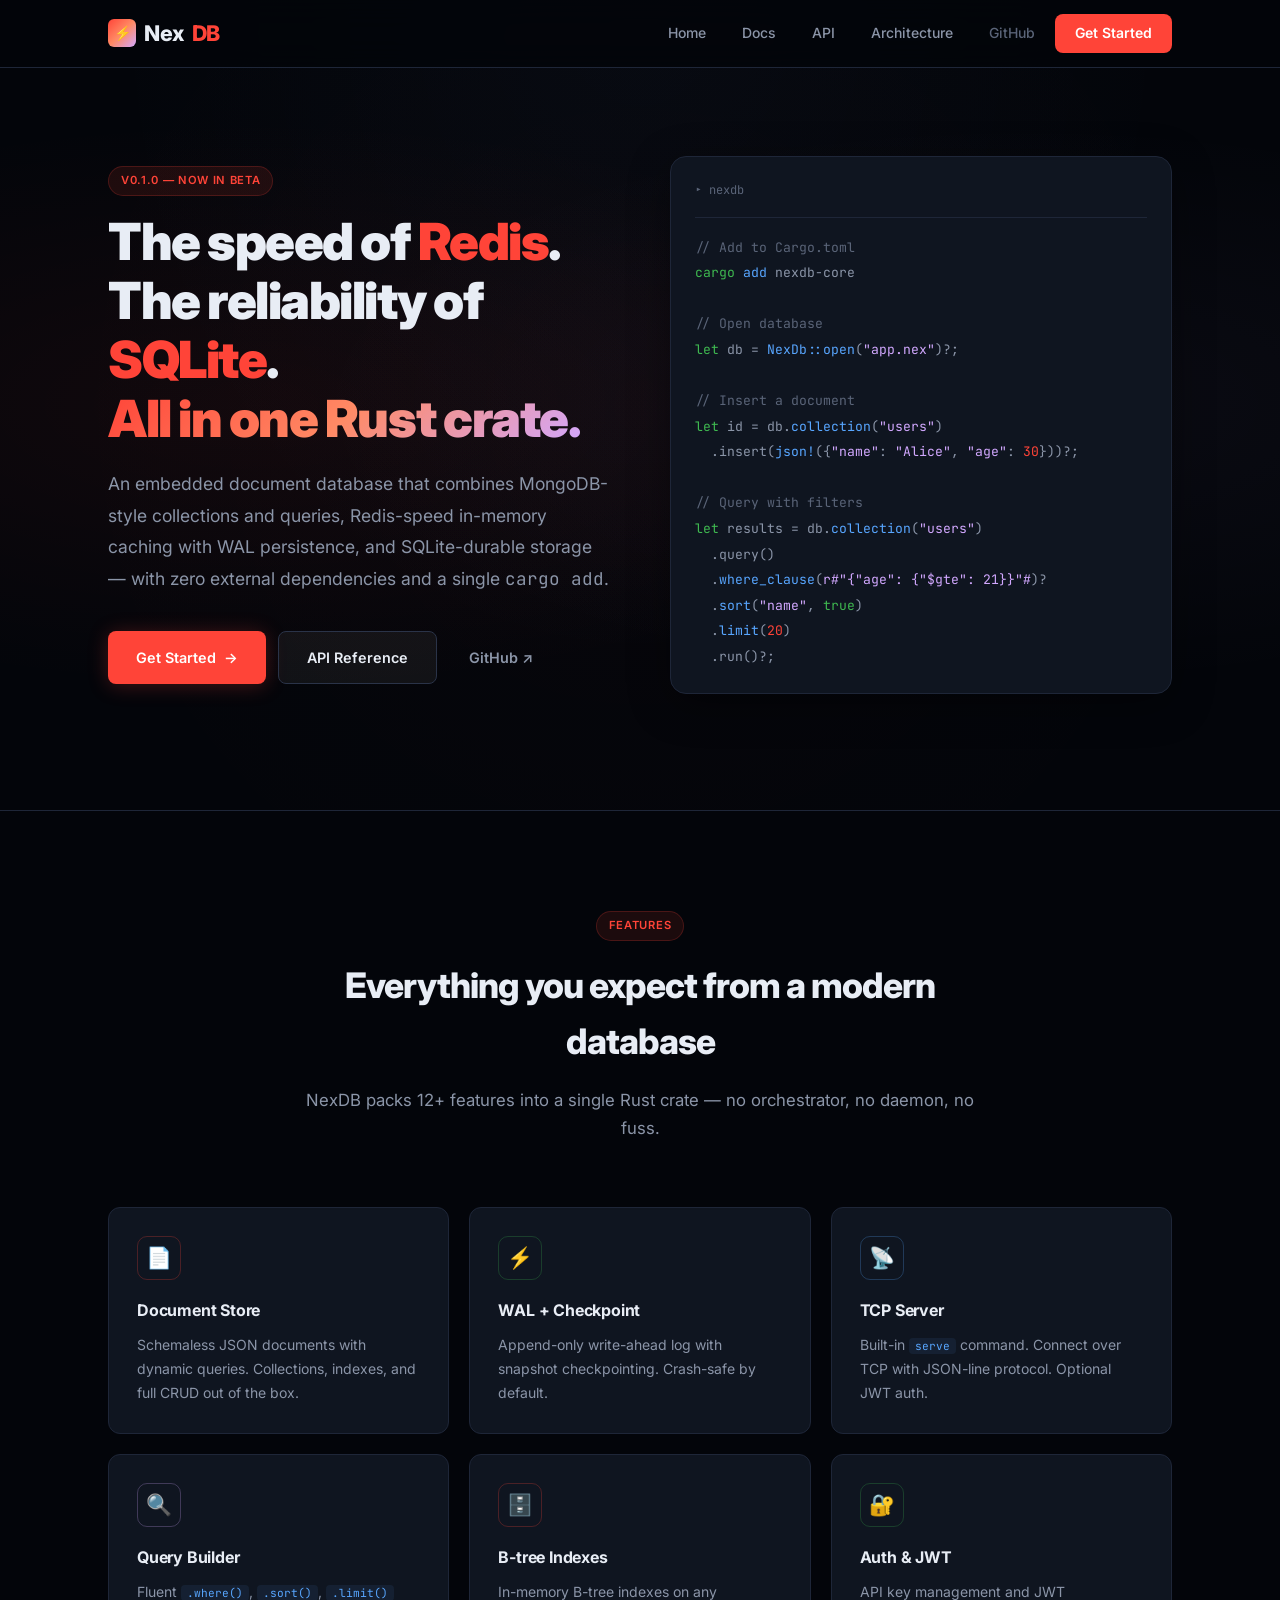
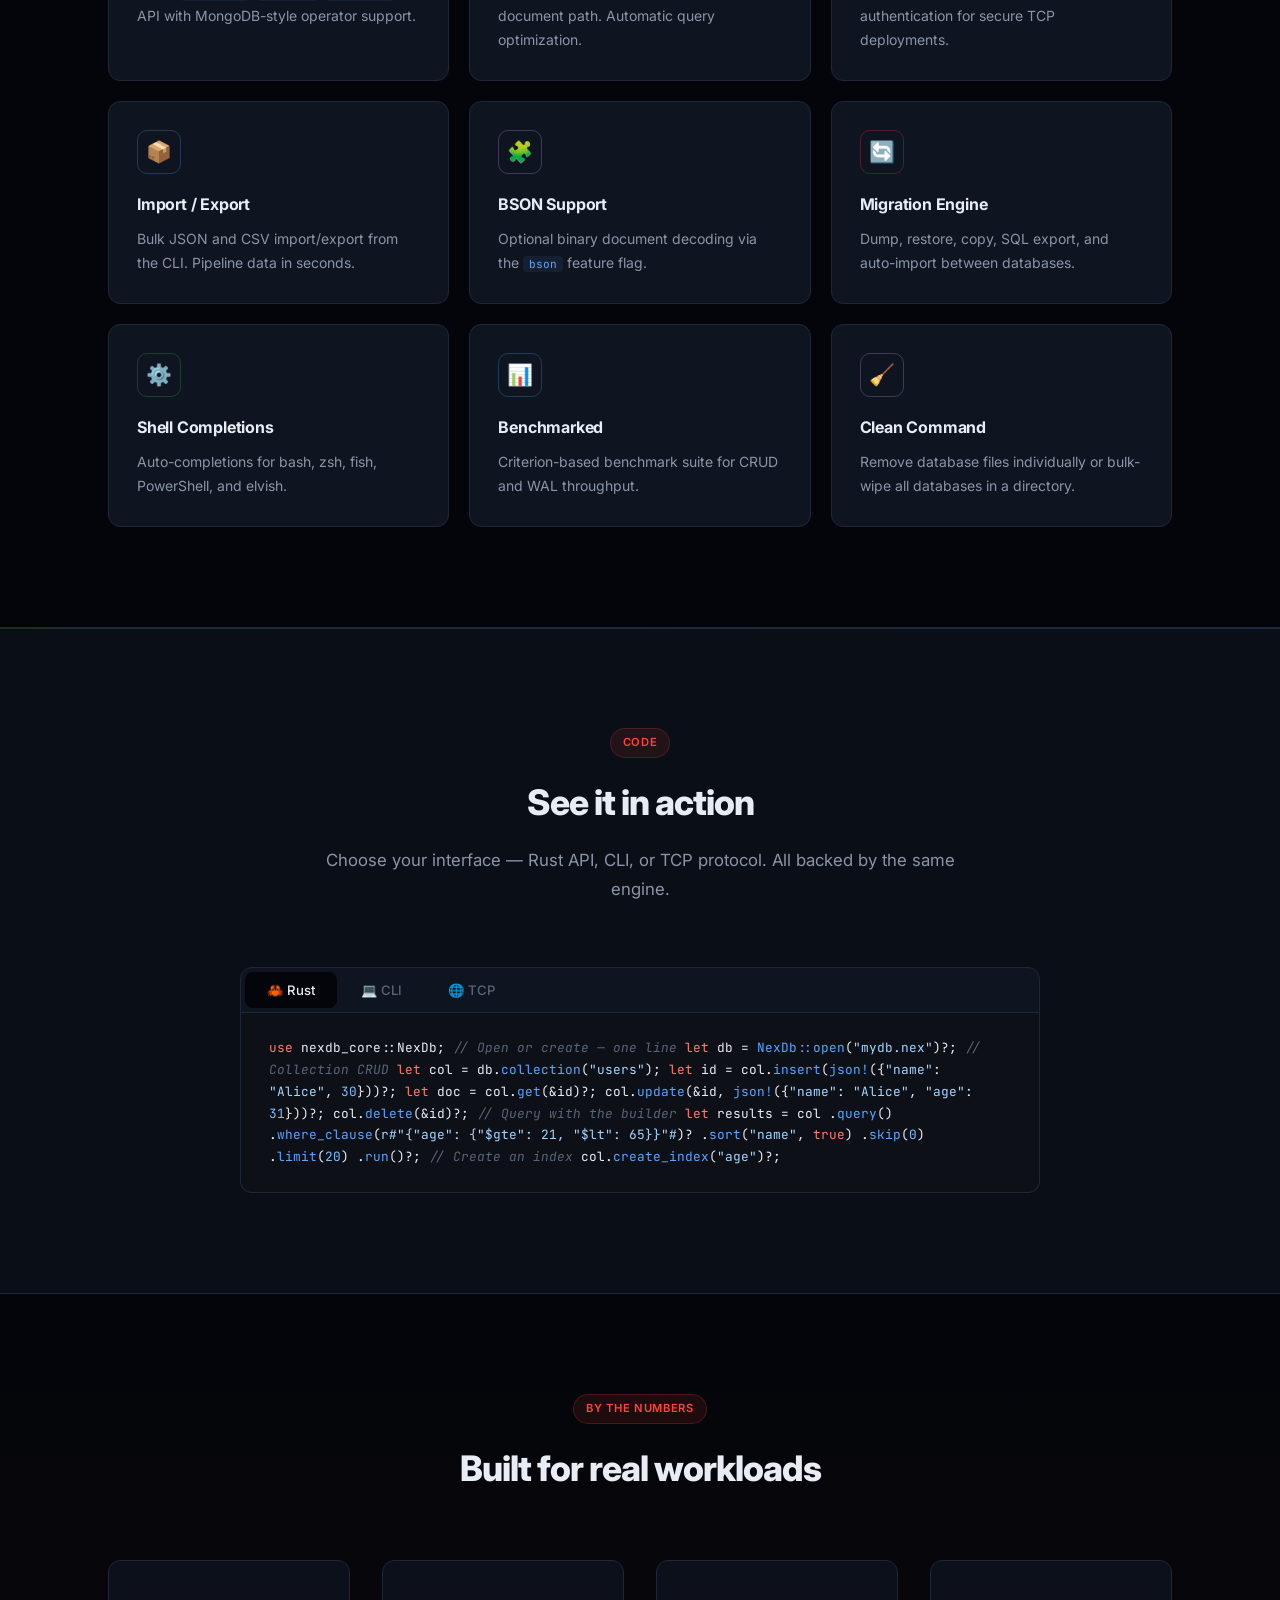
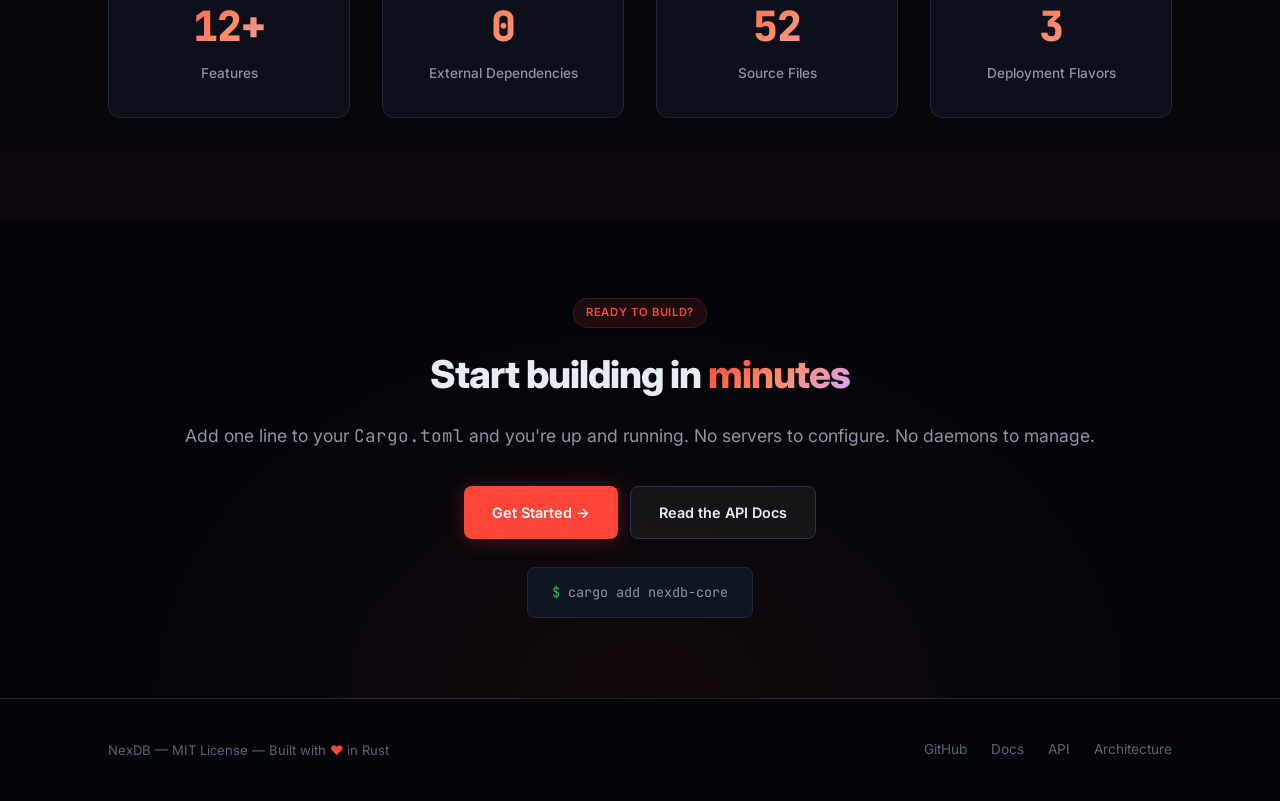
==== commit c7f7411e: "docs: full redesign with redis.io-inspired modern UI" ====
--- a/index.html
+++ b/index.html
@@ -3,7 +3,8 @@
 <head>
   <meta charset="UTF-8">
   <meta name="viewport" content="width=device-width, initial-scale=1.0">
-  <title>NexDB – The Redis × SQLite hybrid for Rust</title>
+  <title>NexDB – Redis × SQLite hybrid for Rust</title>
+  <meta name="description" content="Embeddable, lightning-fast document database combining Redis-speed caching with SQLite-durable persistence. Written in Rust.">
   <link rel="stylesheet" href="css/style.css">
   <link rel="icon" href="data:image/svg+xml,<svg xmlns='http://www.w3.org/2000/svg' viewBox='0 0 100 100'><text y='.9em' font-size='90'>⚡</text></svg>">
 </head>
@@ -11,179 +12,280 @@
 
 <nav class="navbar">
   <div class="container">
-    <a href="/" class="logo">Nex<span>DB</span></a>
+    <a href="/" class="logo"><span class="logo-icon">⚡</span>Nex<span style="color:var(--accent)">DB</span></a>
     <div class="nav-links">
       <a href="/">Home</a>
       <a href="getting-started.html">Docs</a>
       <a href="api.html">API</a>
       <a href="architecture.html">Architecture</a>
+      <a href="https://github.com/Ayushisingh09/NexDB-Core" target="_blank" style="color:var(--text-muted)">GitHub</a>
+      <a href="getting-started.html" class="nav-cta">Get Started</a>
     </div>
   </div>
 </nav>
 
 <section class="hero">
   <div class="container">
-    <h1>Embeddable, lightning-fast document database <br class="hide-mobile">with Redis caching &amp; SQLite persistence</h1>
-    <p class="subtitle">
-      NexDB combines the developer experience of <strong>MongoDB</strong> (documents, collections, dynamic queries),
-      the speed of <strong>Redis</strong> (in-memory WAL + optional caching), and the reliability of
-      <strong>SQLite</strong> (durable SQLite persistence) – all in a single Rust crate.
-    </p>
-    <div class="hero-buttons">
-      <a href="getting-started.html" class="btn btn-primary">Get Started</a>
-      <a href="api.html" class="btn btn-secondary">API Reference</a>
-    </div>
-    <div class="install-cmd">
-      <span class="prompt">$</span> cargo add nexdb-core
-      <span class="divider">|</span>
-      <span class="prompt">$</span> cargo nexdb serve --db mydb.nex
-    </div>
-  </div>
-</section>
-
-<section class="features" id="features">
-  <div class="container">
-    <h2>Everything you need, out of the box</h2>
+    <div class="hero-grid">
+      <div>
+        <span class="tag">v0.1.0 — Now in Beta</span>
+        <h1>
+          The speed of <span class="highlight">Redis</span>.<br>
+          The reliability of <span class="highlight">SQLite</span>.<br>
+          <span class="gradient-text">All in one Rust crate.</span>
+        </h1>
+        <p class="hero-sub">
+          An embedded document database that combines MongoDB-style collections and queries,
+          Redis-speed in-memory caching with WAL persistence, and SQLite-durable storage —
+          with zero external dependencies and a single <code>cargo add</code>.
+        </p>
+        <div class="hero-buttons">
+          <a href="getting-started.html" class="btn btn-primary">
+            Get Started &nbsp;→
+          </a>
+          <a href="api.html" class="btn btn-secondary">
+            API Reference
+          </a>
+          <a href="https://github.com/Ayushisingh09/NexDB-Core" target="_blank" class="btn btn-ghost">
+            GitHub ↗
+          </a>
+        </div>
+      </div>
+      <div class="hero-code">
+        <code>
+          <span class="hl-m">// Add to Cargo.toml</span><br>
+          <span class="hl-b">cargo</span> <span class="hl-a">add</span> nexdb-core<br><br>
+          <span class="hl-m">// Open database</span><br>
+          <span class="hl-b">let</span> db = <span class="hl-a">NexDb::open</span>(<span class="hl-c">"app.nex"</span>)?;<br><br>
+          <span class="hl-m">// Insert a document</span><br>
+          <span class="hl-b">let</span> id = db.<span class="hl-a">collection</span>(<span class="hl-c">"users"</span>)<br>
+          &nbsp;&nbsp;.insert(<span class="hl-a">json!</span>({<span class="hl-c">"name"</span>: <span class="hl-c">"Alice"</span>, <span class="hl-c">"age"</span>: <span class="hl-d">30</span>}))?;<br><br>
+          <span class="hl-m">// Query with filters</span><br>
+          <span class="hl-b">let</span> results = db.<span class="hl-a">collection</span>(<span class="hl-c">"users"</span>)<br>
+          &nbsp;&nbsp;.query()<br>
+          &nbsp;&nbsp;.<span class="hl-a">where_clause</span>(<span class="hl-c">r#"{"age": {"$gte": 21}}"#</span>)?<br>
+          &nbsp;&nbsp;.<span class="hl-a">sort</span>(<span class="hl-c">"name"</span>, <span class="hl-b">true</span>)<br>
+          &nbsp;&nbsp;.<span class="hl-a">limit</span>(<span class="hl-d">20</span>)<br>
+          &nbsp;&nbsp;.run()?;
+        </code>
+      </div>
+    </div>
+  </div>
+</section>
+
+<section class="section" id="features">
+  <div class="container">
+    <div class="section-header">
+      <span class="tag">Features</span>
+      <h2>Everything you expect from a modern database</h2>
+      <p>NexDB packs 12+ features into a single Rust crate — no orchestrator, no daemon, no fuss.</p>
+    </div>
     <div class="feature-grid">
       <div class="feature-card">
-        <div class="icon" style="background:rgba(88,166,255,.12);color:var(--accent)">📄</div>
+        <div class="icon" style="border-color:rgba(255,68,56,.25);color:var(--accent)">📄</div>
         <h3>Document Store</h3>
-        <p>Schemaless JSON documents with dynamic queries, indexes, and collection management.</p>
-      </div>
-      <div class="feature-card">
-        <div class="icon" style="background:rgba(63,185,80,.12);color:var(--accent2)">⚡</div>
+        <p>Schemaless JSON documents with dynamic queries. Collections, indexes, and full CRUD out of the box.</p>
+      </div>
+      <div class="feature-card">
+        <div class="icon" style="border-color:rgba(63,185,80,.25);color:var(--accent2)">⚡</div>
         <h3>WAL + Checkpoint</h3>
-        <p>Append-only write-ahead log with snapshot-based checkpointing for crash-safety.</p>
-      </div>
-      <div class="feature-card">
-        <div class="icon" style="background:rgba(210,168,255,.12);color:var(--accent3)">📡</div>
+        <p>Append-only write-ahead log with snapshot checkpointing. Crash-safe by default.</p>
+      </div>
+      <div class="feature-card">
+        <div class="icon" style="border-color:rgba(88,166,255,.25);color:var(--accent3)">📡</div>
         <h3>TCP Server</h3>
-        <p>Built-in <code>serve</code> command — connect over TCP with line-delimited JSON.</p>
-      </div>
-      <div class="feature-card">
-        <div class="icon" style="background:rgba(255,68,56,.12);color:var(--redis)">🔍</div>
+        <p>Built-in <code>serve</code> command. Connect over TCP with JSON-line protocol. Optional JWT auth.</p>
+      </div>
+      <div class="feature-card">
+        <div class="icon" style="border-color:rgba(210,168,255,.25);color:var(--accent4)">🔍</div>
         <h3>Query Builder</h3>
-        <p>Fluent <code>.where()</code>, <code>.sort()</code>, <code>.limit()</code> API with optional JSON filter parsing.</p>
-      </div>
-      <div class="feature-card">
-        <div class="icon" style="background:rgba(71,163,255,.12);color:var(--sqlite)">🗄️</div>
-        <h3>Indexes</h3>
-        <p>B-tree indexes on any document path for high-performance lookups.</p>
-      </div>
-      <div class="feature-card">
-        <div class="icon" style="background:rgba(63,185,80,.12);color:var(--accent2)">🔐</div>
+        <p>Fluent <code>.where()</code>, <code>.sort()</code>, <code>.limit()</code> API with MongoDB-style operator support.</p>
+      </div>
+      <div class="feature-card">
+        <div class="icon" style="border-color:rgba(255,68,56,.25);color:var(--accent)">🗄️</div>
+        <h3>B-tree Indexes</h3>
+        <p>In-memory B-tree indexes on any document path. Automatic query optimization.</p>
+      </div>
+      <div class="feature-card">
+        <div class="icon" style="border-color:rgba(63,185,80,.25);color:var(--accent2)">🔐</div>
         <h3>Auth &amp; JWT</h3>
-        <p>API key management and JWT-based authentication for cloud deployments.</p>
-      </div>
-      <div class="feature-card">
-        <div class="icon" style="background:rgba(210,168,255,.12);color:var(--accent3)">📦</div>
+        <p>API key management and JWT authentication for secure TCP deployments.</p>
+      </div>
+      <div class="feature-card">
+        <div class="icon" style="border-color:rgba(88,166,255,.25);color:var(--accent3)">📦</div>
         <h3>Import / Export</h3>
-        <p>Bulk import &amp; export of JSON and CSV data from the CLI and programmatically.</p>
-      </div>
-      <div class="feature-card">
-        <div class="icon" style="background:rgba(255,68,56,.12);color:var(--redis)">🧩</div>
+        <p>Bulk JSON and CSV import/export from the CLI. Pipeline data in seconds.</p>
+      </div>
+      <div class="feature-card">
+        <div class="icon" style="border-color:rgba(210,168,255,.25);color:var(--accent4)">🧩</div>
         <h3>BSON Support</h3>
         <p>Optional binary document decoding via the <code>bson</code> feature flag.</p>
       </div>
       <div class="feature-card">
-        <div class="icon" style="background:rgba(71,163,255,.12);color:var(--sqlite)">🔄</div>
+        <div class="icon" style="border-color:rgba(255,68,56,.25);color:var(--accent)">🔄</div>
         <h3>Migration Engine</h3>
-        <p>Dump, restore, copy, and auto-import between databases with <code>migrate</code>.</p>
-      </div>
-      <div class="feature-card">
-        <div class="icon" style="background:rgba(88,166,255,.12);color:var(--accent)">⚙️</div>
+        <p>Dump, restore, copy, SQL export, and auto-import between databases.</p>
+      </div>
+      <div class="feature-card">
+        <div class="icon" style="border-color:rgba(63,185,80,.25);color:var(--accent2)">⚙️</div>
         <h3>Shell Completions</h3>
-        <p>Generate auto-completions for bash, zsh, fish, PowerShell, and elvish.</p>
-      </div>
-      <div class="feature-card">
-        <div class="icon" style="background:rgba(63,185,80,.12);color:var(--accent2)">📊</div>
+        <p>Auto-completions for bash, zsh, fish, PowerShell, and elvish.</p>
+      </div>
+      <div class="feature-card">
+        <div class="icon" style="border-color:rgba(88,166,255,.25);color:var(--accent3)">📊</div>
         <h3>Benchmarked</h3>
         <p>Criterion-based benchmark suite for CRUD and WAL throughput.</p>
       </div>
       <div class="feature-card">
-        <div class="icon" style="background:rgba(210,168,255,.12);color:var(--accent3)">🧹</div>
+        <div class="icon" style="border-color:rgba(210,168,255,.25);color:var(--accent4)">🧹</div>
         <h3>Clean Command</h3>
-        <p>Remove database files individually or wipe all databases in a directory.</p>
-      </div>
-    </div>
-  </div>
-</section>
-
-<section class="code-preview" id="quickstart">
-  <div class="container">
-    <h2>See it in action</h2>
-    <div class="tabs">
+        <p>Remove database files individually or bulk-wipe all databases in a directory.</p>
+      </div>
+    </div>
+  </div>
+</section>
+
+<section class="code-section section">
+  <div class="container">
+    <div class="section-header">
+      <span class="tag">Code</span>
+      <h2>See it in action</h2>
+      <p>Choose your interface — Rust API, CLI, or TCP protocol. All backed by the same engine.</p>
+    </div>
+    <div class="tabs-wrapper">
       <div class="tab-header">
-        <button class="tab-btn active" data-tab="tab-rust">Rust</button>
-        <button class="tab-btn" data-tab="tab-cli">CLI</button>
-        <button class="tab-btn" data-tab="tab-tcp">TCP</button>
+        <button class="tab-btn active" data-tab="tab-rust">🦀 Rust</button>
+        <button class="tab-btn" data-tab="tab-cli">💻 CLI</button>
+        <button class="tab-btn" data-tab="tab-tcp">🌐 TCP</button>
       </div>
       <div class="tab-body">
-        <div class="tab-content active" id="tab-rust"><code><span style="color:var(--accent2)">use</span> nexdb_core::NexDb;
-
-<span style="color:var(--text-muted)">// Open or create a database</span>
-<span style="color:var(--accent)">let</span> db = NexDb::open(<span style="color:var(--accent3)">"mydb.nex"</span>)?;
-
-<span style="color:var(--text-muted)">// Insert a document</span>
-<span style="color:var(--accent)">let</span> doc = db.collection(<span style="color:var(--accent3)">"users"</span>).insert(
-  serde_json::json!({<span style="color:var(--accent3)">"name"</span>: <span style="color:var(--accent3)">"Alice"</span>, <span style="color:var(--accent3)">"age"</span>: <span style="color:#79c0ff">30</span>})
-)?;
-
-<span style="color:var(--text-muted)">// Query with the builder</span>
-<span style="color:var(--accent)">let</span> results = db.collection(<span style="color:var(--accent3)">"users"</span>)
-  .query()
-  .where_clause(<span style="color:var(--accent3)">r#"{"age": {"$gte": 21}}"#</span>)?
-  .sort(<span style="color:var(--accent3)">"name"</span>, <span style="color:#79c0ff">true</span>)
-  .limit(<span style="color:#79c0ff">10</span>)
-  .run()?;
-
-<span style="color:var(--text-muted)">// WebSocket dashboard &amp; analytics built in</span>
-<span style="color:var(--accent)">let</span> snapshot = db.analytics().snapshot()?;
-println!(<span style="color:var(--accent3)">"DB has {} documents"</span>, snapshot.documents_total);</code></div>
-        <div class="tab-content" id="tab-cli"><code><span style="color:var(--text-muted)"># Insert and query</span>
-cargo nexdb insert mydb.nex users <span style="color:var(--accent3)">'{"name":"Bob","age":25}'</span>
-cargo nexdb query mydb.nex users <span style="color:var(--accent3)">'{"age":{"$gte":21}}'</span>
-
-<span style="color:var(--text-muted)"># Serve over TCP</span>
-cargo nexdb serve --db mydb.nex --port <span style="color:#79c0ff">9480</span>
-
-<span style="color:var(--text-muted)"># Import / Export</span>
+        <div class="tab-content active" id="tab-rust"><code><span class="kw">use</span> nexdb_core::NexDb;
+
+<span class="c">// Open or create — one line</span>
+<span class="kw">let</span> db = <span class="fn">NexDb::open</span>(<span class="s">"mydb.nex"</span>)?;
+
+<span class="c">// Collection CRUD</span>
+<span class="kw">let</span> col = db.<span class="fn">collection</span>(<span class="s">"users"</span>);
+<span class="kw">let</span> id = col.<span class="fn">insert</span>(<span class="fn">json!</span>({<span class="s">"name"</span>: <span class="s">"Alice"</span>, <span class="n">30</span>}))?;
+<span class="kw">let</span> doc = col.<span class="fn">get</span>(&amp;id)?;
+col.<span class="fn">update</span>(&amp;id, <span class="fn">json!</span>({<span class="s">"name"</span>: <span class="s">"Alice"</span>, <span class="s">"age"</span>: <span class="n">31</span>}))?;
+col.<span class="fn">delete</span>(&amp;id)?;
+
+<span class="c">// Query with the builder</span>
+<span class="kw">let</span> results = col
+    .<span class="fn">query</span>()
+    .<span class="fn">where_clause</span>(<span class="s">r#"{"age": {"$gte": 21, "$lt": 65}}"#</span>)?
+    .<span class="fn">sort</span>(<span class="s">"name"</span>, <span class="kw">true</span>)
+    .<span class="fn">skip</span>(<span class="n">0</span>)
+    .<span class="fn">limit</span>(<span class="n">20</span>)
+    .<span class="fn">run</span>()?;
+
+<span class="c">// Create an index</span>
+col.<span class="fn">create_index</span>(<span class="s">"age"</span>)?;</code></div>
+        <div class="tab-content" id="tab-cli"><code><span class="c"># Insert and query</span>
+cargo nexdb insert mydb.nex users <span class="s">'{"name":"Bob","age":25}'</span>
+cargo nexdb get mydb.nex users &lt;id&gt;
+cargo nexdb query mydb.nex users <span class="s">'{"age":{"$gte":21}}'</span>
+
+<span class="c"># Serve over TCP</span>
+cargo nexdb serve --db mydb.nex --port <span class="n">9480</span>
+
+<span class="c"># Import / Export</span>
 cargo nexdb import mydb.nex users data.json
 cargo nexdb export mydb.nex users data.json
-
-<span style="color:var(--text-muted)"># Migrate between databases</span>
-cargo nexdb migrate dump mydb.nex dump.json
-cargo nexdb migrate restore newdb.nex dump.json
-cargo nexdb migrate to-sql mydb.nex schema.sql</code></div>
-        <div class="tab-content" id="tab-tcp"><code><span style="color:var(--text-muted)"># Start the server</span>
-cargo nexdb serve --db mydb.nex --port <span style="color:#79c0ff">9480</span>
-
-<span style="color:var(--text-muted)"># Connect with netcat</span>
-$ nc localhost <span style="color:#79c0ff">9480</span>
-
-<span style="color:var(--text-muted)"># Every line is a JSON-RPC style request:</span>
-{<span style="color:var(--accent3)">"method"</span>:<span style="color:var(--accent3)">"insert"</span>,<span style="color:var(--accent3)">"params"</span>:{<span style="color:var(--accent3)">"collection"</span>:<span style="color:var(--accent3)">"users"</span>,<span style="color:var(--accent3)">"document"</span>:{<span style="color:var(--accent3)">"name"</span>:<span style="color:var(--accent3)">"Charlie"</span>,<span style="color:var(--accent3)">"age"</span>:<span style="color:#79c0ff">35</span>}}}
-{<span style="color:var(--accent3)">"ok"</span>:<span style="color:#79c0ff">true</span>,<span style="color:var(--accent3)">"id"</span>:<span style="color:var(--accent3)">"a1b2c3..."</span>}
-
-{<span style="color:var(--accent3)">"method"</span>:<span style="color:var(--accent3)">"query"</span>,<span style="color:var(--accent3)">"params"</span>:{<span style="color:var(--accent3)">"collection"</span>:<span style="color:var(--accent3)">"users"</span>,<span style="color:var(--accent3)">"filter"</span>:{<span style="color:var(--accent3)">"age"</span>:{<span style="color:var(--accent3)">"$gte"</span>:<span style="color:#79c0ff">21</span>}}}}
-{<span style="color:var(--accent3)">"ok"</span>:<span style="color:#79c0ff">true</span>,<span style="color:var(--accent3)">"documents"</span>:[...]}</code></div>
-      </div>
-    </div>
-  </div>
-</section>
-
-<section class="stats">
-  <div class="container">
-    <div class="stat"><span class="num">12+</span><span class="label">Features</span></div>
-    <div class="stat"><span class="num">0</span><span class="label">External Dependencies (core)</span></div>
-    <div class="stat"><span class="num">52</span><span class="label">Source Files</span></div>
-    <div class="stat"><span class="num">3</span><span class="label">Deployment Flavors</span></div>
-  </div>
-</section>
-
-<footer>
-  <div class="container">
-    <p>NexDB &mdash; MIT License &mdash; Built with Rust &amp; ❤️</p>
+cargo nexdb import-csv mydb.nex users data.csv
+
+<span class="c"># Migrate between databases</span>
+cargo nexdb migrate dump mydb.nex backup.json
+cargo nexdb migrate restore newdb.nex backup.json
+cargo nexdb migrate to-sql mydb.nex schema.sql
+
+<span class="c"># Shell completions</span>
+cargo nexdb completions bash &gt; completions.sh
+
+<span class="c"># Clean &amp; checkpoint</span>
+cargo nexdb checkpoint mydb.nex
+cargo nexdb clean mydb.nex</code></div>
+        <div class="tab-content" id="tab-tcp"><code><span class="c"># Start the server</span>
+$ cargo nexdb serve --db mydb.nex --port <span class="n">9480</span>
+
+<span class="c"># Connect with nc</span>
+$ nc localhost <span class="n">9480</span>
+
+<span class="c"># Every line is a JSON-RPC request:</span>
+{<span class="s">"method"</span>: <span class="s">"insert"</span>, <span class="s">"params"</span>: {
+  <span class="s">"collection"</span>: <span class="s">"users"</span>,
+  <span class="s">"document"</span>: {<span class="s">"name"</span>: <span class="s">"Charlie"</span>, <span class="s">"age"</span>: <span class="n">35</span>}
+}}
+<span class="c"># Response:</span>
+{<span class="s">"ok"</span>: <span class="kw">true</span>, <span class="s">"id"</span>: <span class="s">"a1b2c3..."</span>}
+
+{<span class="s">"method"</span>: <span class="s">"query"</span>, <span class="s">"params"</span>: {
+  <span class="s">"collection"</span>: <span class="s">"users"</span>,
+  <span class="s">"filter"</span>: {<span class="s">"age"</span>: {<span class="s">"$gte"</span>: <span class="n">21</span>}}
+}}
+<span class="c"># Response:</span>
+{<span class="s">"ok"</span>: <span class="kw">true</span>, <span class="s">"documents"</span>: [...]}</code></div>
+      </div>
+    </div>
+  </div>
+</section>
+
+<section class="stats-section section">
+  <div class="container">
+    <div class="section-header">
+      <span class="tag">By the numbers</span>
+      <h2>Built for real workloads</h2>
+    </div>
+    <div class="stats-grid">
+      <div class="stat">
+        <span class="stat-num">12+</span>
+        <span class="stat-label">Features</span>
+      </div>
+      <div class="stat">
+        <span class="stat-num">0</span>
+        <span class="stat-label">External Dependencies</span>
+      </div>
+      <div class="stat">
+        <span class="stat-num">52</span>
+        <span class="stat-label">Source Files</span>
+      </div>
+      <div class="stat">
+        <span class="stat-num">3</span>
+        <span class="stat-label">Deployment Flavors</span>
+      </div>
+    </div>
+  </div>
+</section>
+
+<section class="cta-section">
+  <div class="container">
+    <span class="tag">Ready to build?</span>
+    <h2>Start building in <span class="gradient-text">minutes</span></h2>
+    <p>Add one line to your <code>Cargo.toml</code> and you're up and running. No servers to configure. No daemons to manage.</p>
+    <div class="cta-buttons">
+      <a href="getting-started.html" class="btn btn-primary">Get Started →</a>
+      <a href="api.html" class="btn btn-secondary">Read the API Docs</a>
+    </div>
+    <div style="margin-top:28px">
+      <code style="background:var(--bg-card);padding:14px 24px;border-radius:var(--radius-sm);display:inline-block;border:1px solid var(--border);font-size:.85rem;color:var(--text-secondary)">
+        <span style="color:var(--accent2)">$</span> cargo add nexdb-core
+      </code>
+    </div>
+  </div>
+</section>
+
+<footer class="footer">
+  <div class="container">
+    <div class="footer-copy">
+      NexDB &mdash; MIT License &mdash; Built with <span class="heart">♥</span> in Rust
+    </div>
+    <div class="footer-links">
+      <a href="https://github.com/Ayushisingh09/NexDB-Core" target="_blank">GitHub</a>
+      <a href="getting-started.html">Docs</a>
+      <a href="api.html">API</a>
+      <a href="architecture.html">Architecture</a>
+    </div>
   </div>
 </footer>
 
--- a/css/style.css
+++ b/css/style.css
@@ -1,82 +1,208 @@
+/* ═══════════════════════════════════════════════════════
+   NexDB – Redis × SQLite hybrid for Rust
+   Design inspired by redis.io & mongodb.com
+   ═══════════════════════════════════════════════════════ */
+
+@import url('https://fonts.googleapis.com/css2?family=Inter:wght@400;500;600;700;800;900&family=JetBrains+Mono:wght@400;500;600&display=swap');
+
 *,*::before,*::after{box-sizing:border-box;margin:0;padding:0}
-:root{--bg:#0d1117;--bg-card:#161b22;--bg-code:#1c2333;--text:#e6edf3;--text-muted:#8b949e;--border:#30363d;--accent:#58a6ff;--accent2:#3fb950;--accent3:#d2a8ff;--redis:#ff4438;--sqlite:#47a3ff;--mongo:#4db33d;--postgres:#336791;--radius:8px;--font-mono:'JetBrains Mono','Fira Code','Cascadia Code','Consolas',monospace;--font-sans:-apple-system,BlinkMacSystemFont,'Segoe UI',Helvetica,Arial,sans-serif}
-html{scroll-behavior:smooth}
-body{font-family:var(--font-sans);background:var(--bg);color:var(--text);line-height:1.6;min-height:100vh}
-a{color:var(--accent);text-decoration:none}
-a:hover{text-decoration:underline}
-code,pre{font-family:var(--font-mono);font-size:.9em}
-.container{max-width:1100px;margin:0 auto;padding:0 24px}
-.navbar{border-bottom:1px solid var(--border);background:rgba(13,17,23,.95);backdrop-filter:blur(12px);position:sticky;top:0;z-index:100}
-.navbar .container{display:flex;align-items:center;justify-content:space-between;height:60px}
-.logo{font-size:1.5rem;font-weight:700;color:var(--text);letter-spacing:-.5px}
-.logo span{color:var(--accent)}
-.nav-links{display:flex;gap:28px}
-.nav-links a{color:var(--text-muted);font-size:.9rem;font-weight:500;transition:color .2s}
-.nav-links a:hover,.nav-links a.active{color:var(--text);text-decoration:none}
-.hero{padding:100px 0 80px;text-align:center;background:radial-gradient(ellipse at 50% 0,rgba(88,166,255,.08) 0,transparent 60%),radial-gradient(ellipse at 30% 100%,rgba(63,185,80,.05) 0,transparent 50%),radial-gradient(ellipse at 70% 100%,rgba(210,168,255,.05) 0,transparent 50%)}
-.hero h1{font-size:2.4rem;font-weight:800;line-height:1.3;max-width:800px;margin:0 auto 20px;letter-spacing:-1px}
-.accent-redis{color:var(--redis)}
-.accent-sqlite{color:var(--sqlite)}
-.accent-mongo{color:var(--mongo)}
-.accent-postgres{color:var(--postgres)}
-.subtitle{color:var(--text-muted);font-size:1.1rem;max-width:600px;margin:0 auto 36px;line-height:1.7}
-.hero-buttons{display:flex;gap:16px;justify-content:center;margin-bottom:40px}
-.btn{padding:12px 32px;border-radius:var(--radius);font-weight:600;font-size:.95rem;transition:all .2s;display:inline-block}
-.btn-primary{background:var(--accent);color:#fff}
-.btn-primary:hover{background:#79b8ff;text-decoration:none}
-.btn-secondary{background:transparent;color:var(--text);border:1px solid var(--border)}
-.btn-secondary:hover{border-color:var(--text-muted);text-decoration:none}
-.install-cmd{background:var(--bg-code);display:inline-block;padding:12px 24px;border-radius:var(--radius);font-family:var(--font-mono);font-size:.85rem;color:var(--text-muted);border:1px solid var(--border)}
-.install-cmd .prompt{color:var(--accent2)}
-.install-cmd .divider{color:var(--border);margin:0 12px}
-.features{padding:80px 0;border-top:1px solid var(--border)}
-.features h2,.code-preview h2,.stats h2{text-align:center;font-size:1.8rem;margin-bottom:48px}
-.feature-grid{display:grid;grid-template-columns:repeat(auto-fit,minmax(240px,1fr));gap:24px}
-.feature-card{background:var(--bg-card);border:1px solid var(--border);border-radius:var(--radius);padding:28px;transition:border-color .2s,transform .2s}
-.feature-card:hover{border-color:var(--accent);transform:translateY(-2px)}
-.feature-card h3{margin-bottom:12px;font-size:1.1rem}
-.feature-card p{color:var(--text-muted);font-size:.9rem;line-height:1.7}
-.feature-card code{color:var(--accent)}
-.icon{width:40px;height:40px;margin-bottom:16px;border-radius:8px;display:flex;align-items:center;justify-content:center;font-size:1.2rem}
-.code-preview{padding:80px 0;border-top:1px solid var(--border);background:rgba(22,27,34,.5)}
-.tabs{max-width:700px;margin:0 auto}
-.tab-header{display:flex;gap:4px;margin-bottom:0;padding-left:12px}
-.tab-btn{padding:10px 20px;background:transparent;border:1px solid var(--border);border-bottom:none;border-radius:6px 6px 0 0;color:var(--text-muted);cursor:pointer;font-family:var(--font-mono);font-size:.8rem;transition:all .2s}
-.tab-btn.active{background:var(--bg-code);color:var(--text);border-color:var(--border)}
-.tab-body{background:var(--bg-code);border:1px solid var(--border);border-radius:0 8px 8px 8px;overflow:hidden}
-.tab-content{display:none;padding:20px 24px;overflow-x:auto;font-size:.82rem;line-height:1.6}
+
+:root{
+  --bg:#03050a;
+  --bg2:#0a0e17;
+  --bg-card:#0f1520;
+  --bg-card-hover:#141b2b;
+  --bg-code:#0d1117;
+  --bg-glass:rgba(15,21,32,.75);
+  --text:#e8edf5;
+  --text-secondary:#8b95a8;
+  --text-muted:#5a6478;
+  --border:#1e2638;
+  --border-light:#2a3348;
+  --accent:#ff4438;
+  --accent-hover:#ff6659;
+  --accent2:#3fb950;
+  --accent3:#58a6ff;
+  --accent4:#d2a8ff;
+  --gradient:linear-gradient(135deg,#ff4438 0%,#ff8a65 50%,#d2a8ff 100%);
+  --gradient2:linear-gradient(135deg,#3fb950 0%,#58a6ff 100%);
+  --gradient-subtle:linear-gradient(180deg,transparent 0%,rgba(255,68,56,.03) 100%);
+  --radius:12px;
+  --radius-sm:8px;
+  --radius-lg:16px;
+  --shadow:0 1px 3px rgba(0,0,0,.3),0 1px 2px rgba(0,0,0,.2);
+  --shadow-lg:0 10px 40px rgba(0,0,0,.4);
+  --shadow-glow:0 0 60px rgba(255,68,56,.08);
+  --font-sans:'Inter',-apple-system,BlinkMacSystemFont,'Segoe UI',Helvetica,Arial,sans-serif;
+  --font-mono:'JetBrains Mono','Fira Code','Cascadia Code','Consolas',monospace;
+  --nav-height:68px;
+}
+
+html{scroll-behavior:smooth;scroll-padding-top:calc(var(--nav-height) + 24px)}
+body{font-family:var(--font-sans);background:var(--bg);color:var(--text);line-height:1.6;min-height:100vh;-webkit-font-smoothing:antialiased;-moz-osx-font-smoothing:grayscale}
+a{color:var(--accent);text-decoration:none;transition:color .2s}
+a:hover{color:var(--accent-hover)}
+code,pre{font-family:var(--font-mono)}
+::selection{background:rgba(255,68,56,.25);color:var(--text)}
+
+/* ── Utilities ── */
+.container{max-width:1120px;margin:0 auto;padding:0 28px}
+.gradient-text{background:var(--gradient);-webkit-background-clip:text;-webkit-text-fill-color:transparent;background-clip:text}
+.tag{display:inline-block;font-size:.7rem;font-weight:600;letter-spacing:.06em;text-transform:uppercase;padding:5px 12px;border-radius:100px;background:rgba(255,68,56,.1);color:var(--accent);border:1px solid rgba(255,68,56,.2);margin-bottom:16px}
+
+/* ── Navbar ── */
+.navbar{position:fixed;top:0;left:0;right:0;height:var(--nav-height);z-index:1000;background:rgba(3,5,10,.85);backdrop-filter:blur(16px);-webkit-backdrop-filter:blur(16px);border-bottom:1px solid var(--border)}
+.navbar .container{display:flex;align-items:center;justify-content:space-between;height:100%}
+.logo{font-size:1.35rem;font-weight:800;color:var(--text);letter-spacing:-.5px;display:flex;align-items:center;gap:8px;transition:opacity .2s}
+.logo:hover{opacity:.85;text-decoration:none}
+.logo-icon{width:28px;height:28px;background:var(--gradient);border-radius:6px;display:flex;align-items:center;justify-content:center;font-size:14px;color:#fff}
+.nav-links{display:flex;align-items:center;gap:4px}
+.nav-links a{color:var(--text-secondary);font-size:.875rem;font-weight:500;padding:8px 16px;border-radius:var(--radius-sm);transition:all .2s}
+.nav-links a:hover,.nav-links a.active{color:var(--text);background:rgba(255,255,255,.05);text-decoration:none}
+.nav-cta{background:var(--accent) !important;color:#fff !important;padding:8px 20px !important;border-radius:var(--radius-sm) !important;font-weight:600 !important}
+.nav-cta:hover{background:var(--accent-hover) !important;color:#fff !important}
+
+/* ── Hero ── */
+.hero{min-height:90vh;display:flex;align-items:center;position:relative;overflow:hidden;padding:120px 0 80px;background:radial-gradient(ellipse at 20% 50%,rgba(255,68,56,.06) 0,transparent 50%),radial-gradient(ellipse at 80% 50%,rgba(210,168,255,.04) 0,transparent 50%),radial-gradient(ellipse at 50% 0%,rgba(88,166,255,.03) 0,transparent 60%)}
+.hero::before{content:'';position:absolute;top:-50%;left:-50%;width:200%;height:200%;background:radial-gradient(circle at 50% 50%,rgba(255,68,56,.02) 0,transparent 40%);animation:heroPulse 8s ease-in-out infinite;pointer-events:none}
+@keyframes heroPulse{0%,100%{opacity:.5;transform:scale(1)}50%{opacity:1;transform:scale(1.1)}}
+.hero-grid{display:grid;grid-template-columns:1fr 1fr;gap:60px;align-items:center;position:relative;z-index:1}
+.hero h1{font-size:3.2rem;font-weight:900;line-height:1.15;letter-spacing:-1.5px;margin-bottom:20px}
+.hero h1 .gradient-text{display:inline-block}
+.hero h1 .highlight{color:var(--accent)}
+.hero-sub{font-size:1.1rem;color:var(--text-secondary);line-height:1.8;max-width:520px;margin-bottom:36px}
+.hero-buttons{display:flex;gap:12px;flex-wrap:wrap}
+.hero-code{background:var(--bg-card);border:1px solid var(--border);border-radius:var(--radius-lg);padding:24px;box-shadow:var(--shadow-lg);position:relative}
+.hero-code::before{content:'▸ nexdb';display:block;font-family:var(--font-mono);font-size:.75rem;color:var(--text-muted);margin-bottom:16px;padding-bottom:16px;border-bottom:1px solid var(--border)}
+.hero-code code{font-size:.82rem;line-height:1.7;color:var(--text-secondary)}
+.hero-code .hl-a{color:var(--accent3)}
+.hero-code .hl-b{color:var(--accent2)}
+.hero-code .hl-c{color:var(--accent4)}
+.hero-code .hl-d{color:var(--accent)}
+.hero-code .hl-m{color:var(--text-muted)}
+
+/* ── Buttons ── */
+.btn{display:inline-flex;align-items:center;gap:8px;padding:14px 28px;border-radius:var(--radius-sm);font-weight:600;font-size:.9rem;transition:all .25s;cursor:pointer;border:none}
+.btn-primary{background:var(--accent);color:#fff;box-shadow:0 2px 20px rgba(255,68,56,.25)}
+.btn-primary:hover{background:var(--accent-hover);transform:translateY(-1px);box-shadow:0 4px 30px rgba(255,68,56,.35);text-decoration:none}
+.btn-secondary{background:rgba(255,255,255,.05);color:var(--text);border:1px solid var(--border-light)}
+.btn-secondary:hover{background:rgba(255,255,255,.08);border-color:var(--text-muted);transform:translateY(-1px);text-decoration:none}
+.btn-ghost{background:transparent;color:var(--text-secondary);padding:14px 20px}
+.btn-ghost:hover{color:var(--text);text-decoration:none}
+
+/* ── Section common ── */
+.section{padding:100px 0;border-top:1px solid var(--border)}
+.section-header{text-align:center;max-width:680px;margin:0 auto 64px}
+.section-header h2{font-size:2.2rem;font-weight:800;letter-spacing:-1px;margin-bottom:16px}
+.section-header p{color:var(--text-secondary);font-size:1.05rem;line-height:1.7}
+
+/* ── Features ── */
+.feature-grid{display:grid;grid-template-columns:repeat(auto-fill,minmax(260px,1fr));gap:20px}
+.feature-card{background:var(--bg-card);border:1px solid var(--border);border-radius:var(--radius);padding:28px;transition:all .3s cubic-bezier(.4,0,.2,1);position:relative;overflow:hidden}
+.feature-card::before{content:'';position:absolute;top:0;left:0;right:0;height:2px;background:var(--gradient);opacity:0;transition:opacity .3s}
+.feature-card:hover{background:var(--bg-card-hover);border-color:var(--border-light);transform:translateY(-3px);box-shadow:var(--shadow-glow)}
+.feature-card:hover::before{opacity:1}
+.feature-card .icon{width:44px;height:44px;margin-bottom:18px;border-radius:10px;display:flex;align-items:center;justify-content:center;font-size:1.3rem;border:1px solid var(--border)}
+.feature-card h3{font-size:1rem;font-weight:700;margin-bottom:10px;letter-spacing:-.2px}
+.feature-card p{color:var(--text-secondary);font-size:.875rem;line-height:1.7}
+.feature-card code{color:var(--accent3);background:rgba(88,166,255,.08);padding:1px 6px;border-radius:4px;font-size:.8em}
+
+/* ── Code Tabs ── */
+.code-section{background:var(--bg2);position:relative}
+.code-section::before{content:'';position:absolute;top:0;left:0;right:0;height:1px;background:var(--gradient2);opacity:.2}
+.tabs-wrapper{max-width:800px;margin:0 auto}
+.tab-header{display:flex;gap:2px;background:var(--bg-card);border:1px solid var(--border);border-radius:var(--radius) var(--radius) 0 0;padding:4px;overflow-x:auto}
+.tab-btn{padding:10px 22px;background:transparent;border:none;border-radius:8px;color:var(--text-muted);cursor:pointer;font-family:var(--font-sans);font-size:.82rem;font-weight:500;transition:all .2s;white-space:nowrap}
+.tab-btn.active{background:var(--bg);color:var(--text)}
+.tab-btn:hover:not(.active){color:var(--text-secondary)}
+.tab-body{background:var(--bg-code);border:1px solid var(--border);border-top:none;border-radius:0 0 var(--radius) var(--radius);overflow:hidden}
+.tab-content{display:none;padding:24px 28px;overflow-x:auto;font-size:.8rem;line-height:1.7}
 .tab-content.active{display:block}
-.tab-content code{color:var(--text)}
-.stats{padding:60px 0;border-top:1px solid var(--border)}
-.stats .container{display:flex;justify-content:center;gap:60px;flex-wrap:wrap}
-.stat{text-align:center}
-.stat .num{display:block;font-size:2.2rem;font-weight:800;color:var(--accent);font-family:var(--font-mono)}
-.stat .label{color:var(--text-muted);font-size:.85rem;margin-top:4px}
-footer{border-top:1px solid var(--border);padding:24px 0;text-align:center;color:var(--text-muted);font-size:.85rem}
-.docs-page{padding:40px 0 80px}
-.docs-page .container{display:grid;grid-template-columns:240px 1fr;gap:48px;align-items:start}
-.sidebar{position:sticky;top:80px}
-.sidebar h3{font-size:.8rem;text-transform:uppercase;letter-spacing:1px;color:var(--text-muted);margin-bottom:16px}
-.sidebar ul{list-style:none}
-.sidebar li{margin-bottom:8px}
-.sidebar a{color:var(--text-muted);font-size:.9rem;display:block;padding:4px 0;border-left:2px solid transparent;padding-left:12px;transition:all .2s}
-.sidebar a:hover,.sidebar a.active{color:var(--text);border-left-color:var(--accent);text-decoration:none}
-.content{min-width:0}
-.content h1{font-size:2rem;margin-bottom:32px}
-.content h2{font-size:1.4rem;margin:48px 0 16px;padding-bottom:8px;border-bottom:1px solid var(--border)}
-.content h3{font-size:1.1rem;margin:32px 0 12px}
-.content h4{font-size:.95rem;margin:24px 0 8px;color:var(--text)}
-.content p,.content li{color:var(--text-muted);line-height:1.8}
-.content p{margin-bottom:16px}
-.content pre{background:var(--bg-code);border:1px solid var(--border);border-radius:var(--radius);padding:16px 20px;overflow-x:auto;margin:16px 0 24px;font-size:.82rem;line-height:1.6}
-.content code{background:rgba(88,166,255,.1);padding:2px 6px;border-radius:4px;font-size:.85em}
-.content pre code{background:none;padding:0;border-radius:0}
-.content ul,.content ol{margin:12px 0 20px;padding-left:24px}
-.content li{margin-bottom:6px}
-.content table{width:100%;border-collapse:collapse;margin:16px 0 24px;font-size:.9rem}
-.content th,.content td{padding:10px 14px;text-align:left;border:1px solid var(--border)}
-.content th{background:var(--bg-card);font-weight:600;color:var(--text)}
-.content td{color:var(--text-muted)}
-.arch-diagram pre{background:var(--bg-card);font-size:.7rem;line-height:1.3;padding:20px}
-section{scroll-margin-top:80px}
-@media(max-width:768px){.hero h1{font-size:1.6rem}.install-cmd{font-size:.75rem;padding:10px 16px}.install-cmd .divider{margin:0 6px}.docs-page .container{grid-template-columns:1fr}.sidebar{position:static}.stats .container{gap:32px}.nav-links{gap:16px}}
+.tab-content .kw{color:#ff7b72}
+.tab-content .fn{color:var(--accent3)}
+.tab-content .s{color:#a5d6ff}
+.tab-content .n{color:#79c0ff}
+.tab-content .c{color:var(--text-muted);font-style:italic}
+.tab-content .op{color:var(--text)}
+
+/* ── Stats / Social Proof ── */
+.stats-section{background:var(--gradient-subtle)}
+.stats-grid{display:grid;grid-template-columns:repeat(4,1fr);gap:32px;text-align:center}
+.stat{padding:32px;background:var(--bg-glass);border:1px solid var(--border);border-radius:var(--radius);backdrop-filter:blur(8px)}
+.stat-num{display:block;font-size:2.6rem;font-weight:900;background:var(--gradient);-webkit-background-clip:text;-webkit-text-fill-color:transparent;background-clip:text;font-family:var(--font-mono);letter-spacing:-1px}
+.stat-label{color:var(--text-secondary);font-size:.85rem;margin-top:6px;font-weight:500}
+
+/* ── CTA ── */
+.cta-section{text-align:center;padding:80px 0;background:radial-gradient(ellipse at 50% 100%,rgba(255,68,56,.06) 0,transparent 60%)}
+.cta-section h2{font-size:2.4rem;font-weight:800;margin-bottom:16px;letter-spacing:-1px}
+.cta-section p{color:var(--text-secondary);font-size:1.1rem;margin-bottom:36px}
+.cta-buttons{display:flex;gap:12px;justify-content:center;flex-wrap:wrap}
+
+/* ── Footer ── */
+.footer{border-top:1px solid var(--border);padding:40px 0;margin-top:0}
+.footer .container{display:flex;align-items:center;justify-content:space-between;flex-wrap:wrap;gap:16px}
+.footer-links{display:flex;gap:24px}
+.footer-links a{color:var(--text-muted);font-size:.85rem}
+.footer-links a:hover{color:var(--text-secondary)}
+.footer-copy{color:var(--text-muted);font-size:.82rem}
+.footer-copy .heart{color:var(--accent)}
+
+/* ═══════════════════════════════════════════════════════
+   DOCS PAGES
+   ═══════════════════════════════════════════════════════ */
+.docs-layout{display:grid;grid-template-columns:240px 1fr;gap:48px;align-items:start;padding-top:calc(var(--nav-height) + 40px);padding-bottom:80px}
+.docs-sidebar{position:sticky;top:calc(var(--nav-height) + 24px)}
+.docs-sidebar h3{font-size:.7rem;text-transform:uppercase;letter-spacing:.08em;color:var(--text-muted);margin-bottom:16px;font-weight:600}
+.docs-sidebar ul{list-style:none}
+.docs-sidebar li{margin-bottom:4px}
+.docs-sidebar a{color:var(--text-muted);font-size:.85rem;display:block;padding:6px 12px;border-radius:6px;transition:all .15s;font-weight:500}
+.docs-sidebar a:hover,.docs-sidebar a.active{color:var(--text);background:rgba(255,255,255,.04);text-decoration:none}
+.docs-sidebar a.active{color:var(--accent);background:rgba(255,68,56,.08)}
+.docs-content{min-width:0}
+.docs-content h1{font-size:2.4rem;font-weight:800;margin-bottom:12px;letter-spacing:-1px}
+.docs-content .lead{color:var(--text-secondary);font-size:1.1rem;margin-bottom:40px;line-height:1.7}
+.docs-content h2{font-size:1.5rem;font-weight:700;margin:56px 0 16px;letter-spacing:-.3px}
+.docs-content h3{font-size:1.1rem;font-weight:600;margin:36px 0 12px}
+.docs-content h4{font-size:.95rem;font-weight:600;margin:28px 0 8px;color:var(--text-secondary)}
+.docs-content p{color:var(--text-secondary);line-height:1.8;margin-bottom:16px}
+.docs-content p strong{color:var(--text)}
+.docs-content pre{background:var(--bg-code);border:1px solid var(--border);border-radius:var(--radius);padding:20px 24px;overflow-x:auto;margin:20px 0 28px;font-size:.82rem;line-height:1.6}
+.docs-content code{background:rgba(88,166,255,.08);padding:2px 8px;border-radius:5px;font-size:.85em;color:var(--accent3)}
+.docs-content pre code{background:none;padding:0;border-radius:0;color:var(--text-secondary)}
+.docs-content ul,.docs-content ol{margin:12px 0 24px;padding-left:24px}
+.docs-content li{color:var(--text-secondary);margin-bottom:6px;line-height:1.7}
+.docs-content table{width:100%;border-collapse:separate;border-spacing:0;margin:20px 0 32px;font-size:.85rem;border:1px solid var(--border);border-radius:var(--radius-sm);overflow:hidden}
+.docs-content th,.docs-content td{padding:12px 16px;text-align:left;border-bottom:1px solid var(--border)}
+.docs-content th{background:var(--bg-card);font-weight:600;color:var(--text);font-size:.8rem;text-transform:uppercase;letter-spacing:.04em}
+.docs-content td{color:var(--text-secondary)}
+.docs-content tr:last-child td{border-bottom:none}
+.docs-content section{scroll-margin-top:calc(var(--nav-height) + 80px)}
+
+/* ── Architecture diagram ── */
+.arch-diagram{background:var(--bg-code);border:1px solid var(--border);border-radius:var(--radius);padding:24px;overflow-x:auto;margin:20px 0 28px}
+.arch-diagram pre{background:none;border:none;padding:0;margin:0;font-size:.68rem;line-height:1.35;color:var(--text-secondary)}
+.arch-diagram .highlight{color:var(--accent)}
+
+/* ── Responsive ── */
+@media(max-width:1024px){
+  .hero-grid{grid-template-columns:1fr;gap:40px;text-align:center}
+  .hero-sub{margin-left:auto;margin-right:auto}
+  .hero-buttons{justify-content:center}
+}
+@media(max-width:768px){
+  .hero h1{font-size:2rem}
+  .section-header h2{font-size:1.6rem}
+  .feature-grid{grid-template-columns:1fr}
+  .stats-grid{grid-template-columns:repeat(2,1fr);gap:16px}
+  .stat{padding:20px}
+  .stat-num{font-size:1.8rem}
+  .docs-layout{grid-template-columns:1fr}
+  .docs-sidebar{position:static;display:none}
+  .container{padding:0 16px}
+  .nav-links a{padding:6px 10px;font-size:.8rem}
+  .nav-links a.nav-cta{padding:6px 14px !important}
+}
+@media(max-width:480px){
+  .stats-grid{grid-template-columns:1fr}
+  .hero-code{font-size:.72rem;padding:16px}
+}
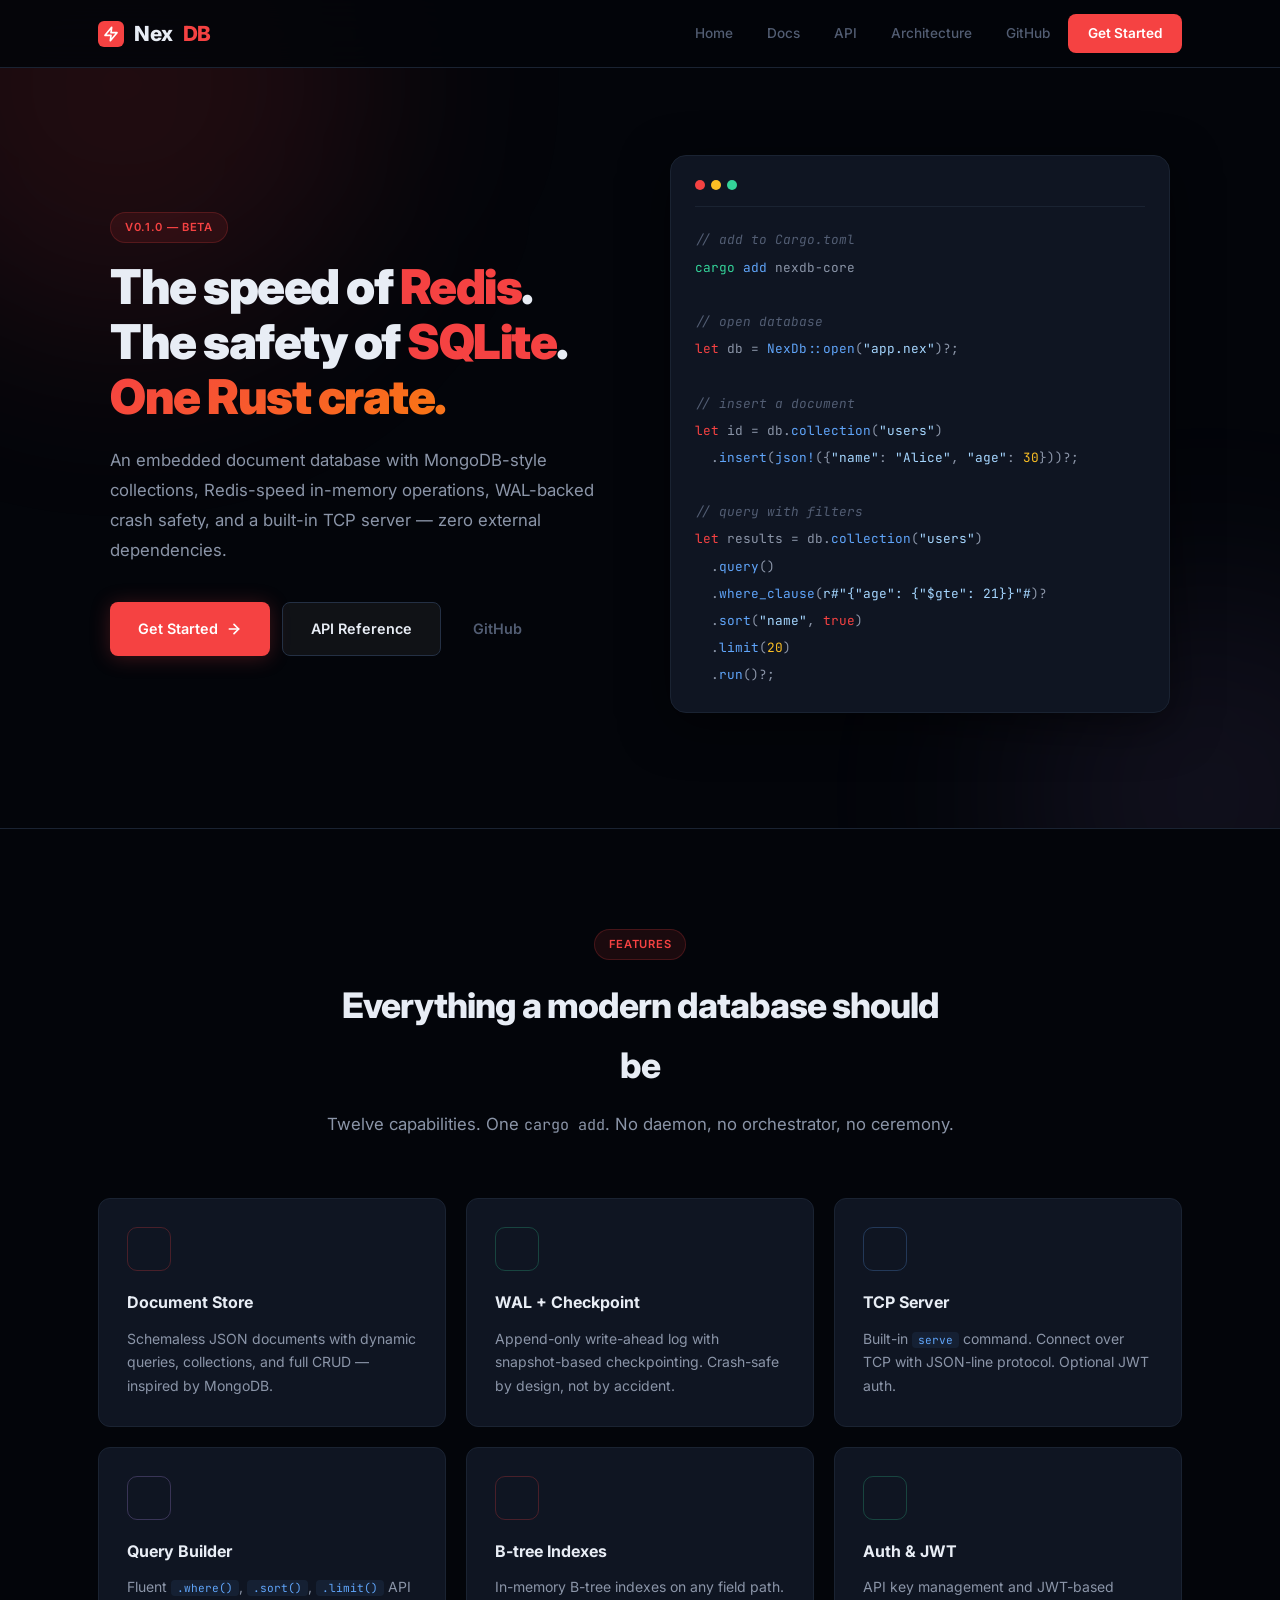
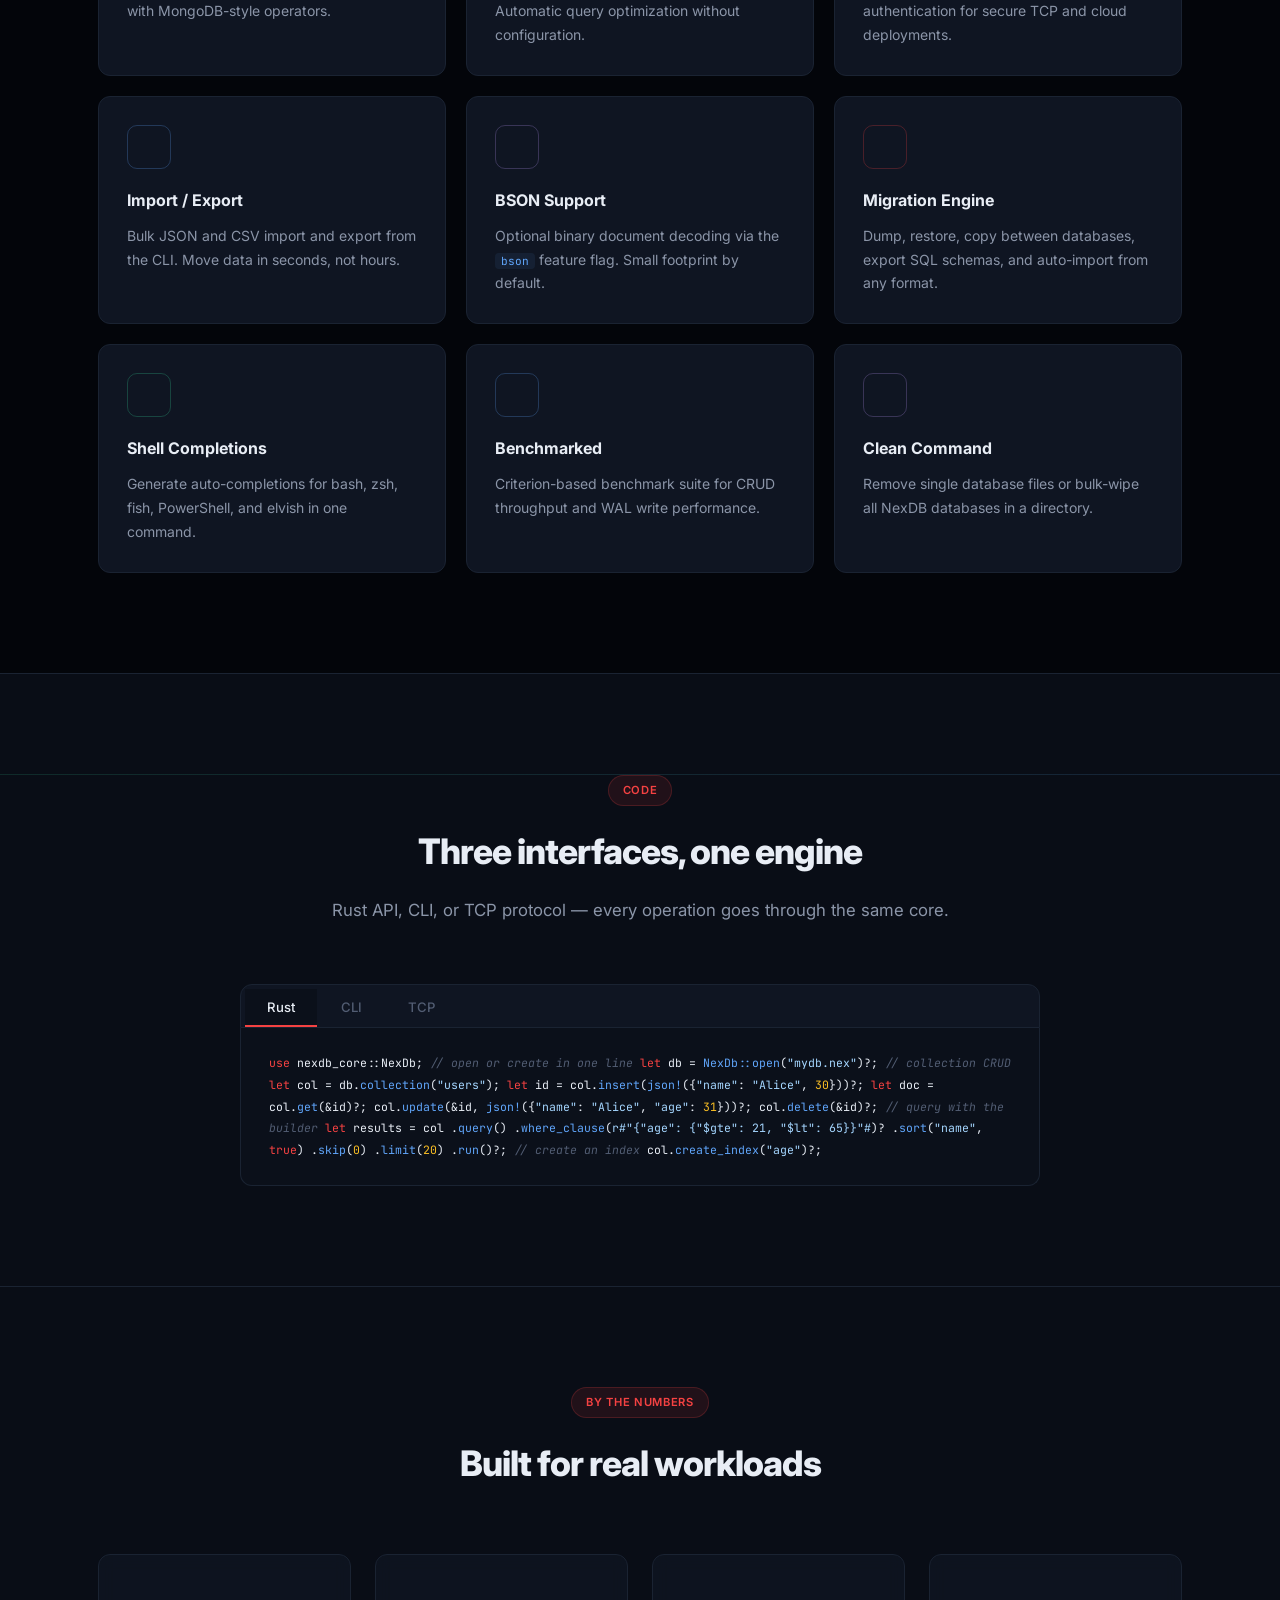
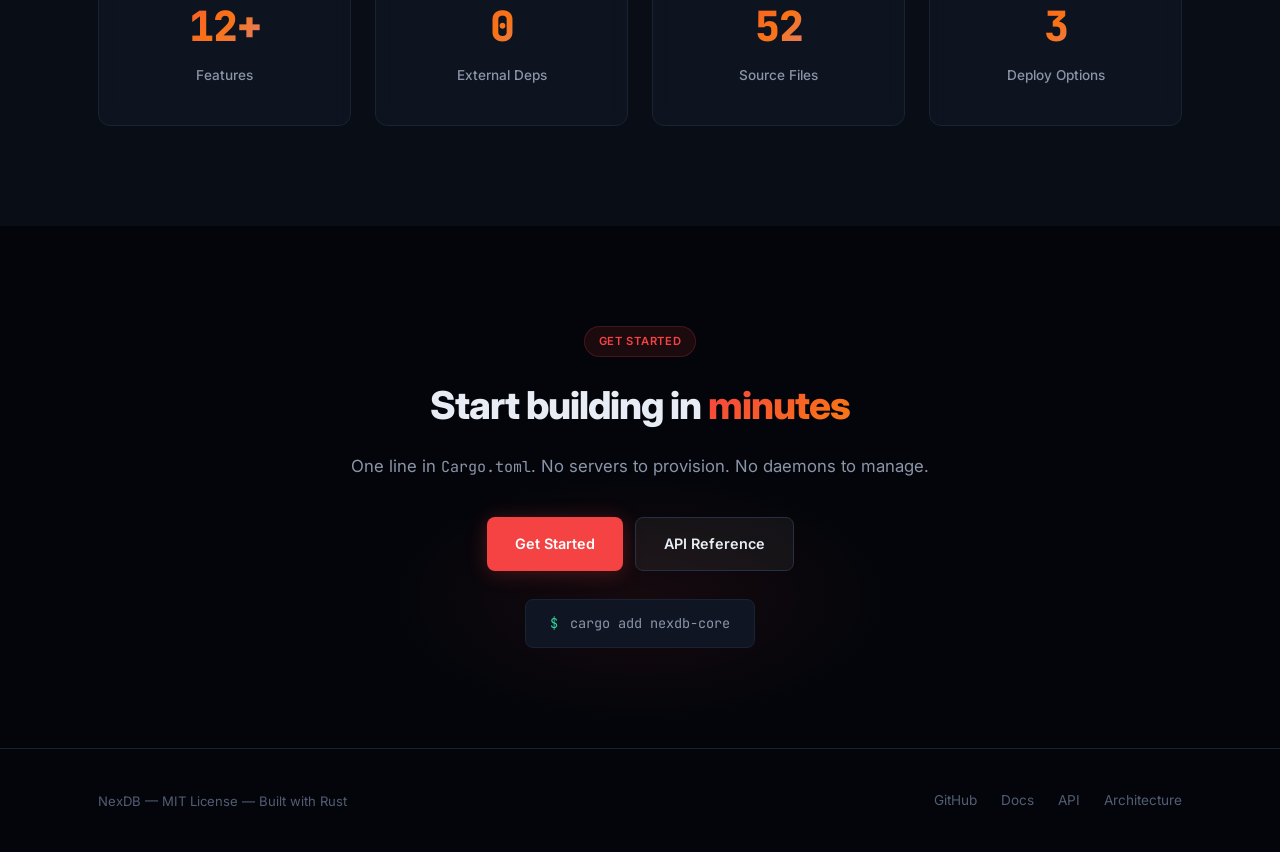
==== commit 5d10647a: "docs: redesign with animations, SVG icons, cleaner copy" ====
--- a/index.html
+++ b/index.html
@@ -3,70 +3,78 @@
 <head>
   <meta charset="UTF-8">
   <meta name="viewport" content="width=device-width, initial-scale=1.0">
-  <title>NexDB – Redis × SQLite hybrid for Rust</title>
-  <meta name="description" content="Embeddable, lightning-fast document database combining Redis-speed caching with SQLite-durable persistence. Written in Rust.">
+  <title>NexDB — Document database for Rust</title>
+  <meta name="description" content="Embeddable document database combining Redis-speed caching with SQLite-durable persistence. Written in Rust.">
   <link rel="stylesheet" href="css/style.css">
-  <link rel="icon" href="data:image/svg+xml,<svg xmlns='http://www.w3.org/2000/svg' viewBox='0 0 100 100'><text y='.9em' font-size='90'>⚡</text></svg>">
+  <link rel="icon" href="data:image/svg+xml,<svg xmlns='http://www.w3.org/2000/svg' viewBox='0 0 32 32'><rect width='32' height='32' rx='6' fill='%23f54242'/><path d='M10 10h4l4 12 4-12h4' stroke='%23fff' stroke-width='2.5' fill='none' stroke-linecap='round' stroke-linejoin='round'/></svg>">
 </head>
 <body>
 
 <nav class="navbar">
   <div class="container">
-    <a href="/" class="logo"><span class="logo-icon">⚡</span>Nex<span style="color:var(--accent)">DB</span></a>
+    <a href="/" class="logo">
+      <span class="logo-mark">
+        <svg viewBox="0 0 24 24"><path d="M13 2L3 14h9l-1 8 10-12h-9l1-8z"/></svg>
+      </span>
+      Nex<span style="color:var(--red)">DB</span>
+    </a>
     <div class="nav-links">
       <a href="/">Home</a>
       <a href="getting-started.html">Docs</a>
       <a href="api.html">API</a>
       <a href="architecture.html">Architecture</a>
-      <a href="https://github.com/Ayushisingh09/NexDB-Core" target="_blank" style="color:var(--text-muted)">GitHub</a>
+      <a href="https://github.com/Ayushisingh09/NexDB-Core" target="_blank">GitHub</a>
       <a href="getting-started.html" class="nav-cta">Get Started</a>
     </div>
   </div>
 </nav>
 
 <section class="hero">
+  <div class="hero-bg">
+    <div class="orb"></div>
+    <div class="orb"></div>
+  </div>
   <div class="container">
     <div class="hero-grid">
-      <div>
-        <span class="tag">v0.1.0 — Now in Beta</span>
+      <div class="animate-in">
+        <span class="tag">v0.1.0 &mdash; Beta</span>
         <h1>
-          The speed of <span class="highlight">Redis</span>.<br>
-          The reliability of <span class="highlight">SQLite</span>.<br>
-          <span class="gradient-text">All in one Rust crate.</span>
+          The speed of <span class="accent">Redis</span>.<br>
+          The safety of <span class="accent">SQLite</span>.<br>
+          <span class="gradient-text">One Rust crate.</span>
         </h1>
         <p class="hero-sub">
-          An embedded document database that combines MongoDB-style collections and queries,
-          Redis-speed in-memory caching with WAL persistence, and SQLite-durable storage —
-          with zero external dependencies and a single <code>cargo add</code>.
+          An embedded document database with MongoDB-style collections, Redis-speed in-memory operations,
+          WAL-backed crash safety, and a built-in TCP server &mdash; zero external dependencies.
         </p>
         <div class="hero-buttons">
           <a href="getting-started.html" class="btn btn-primary">
-            Get Started &nbsp;→
+            Get Started
+            <svg width="16" height="16" viewBox="0 0 24 24" fill="none" stroke="currentColor" stroke-width="2.5" stroke-linecap="round" stroke-linejoin="round"><line x1="5" y1="12" x2="19" y2="12"/><polyline points="12 5 19 12 12 19"/></svg>
           </a>
-          <a href="api.html" class="btn btn-secondary">
-            API Reference
-          </a>
-          <a href="https://github.com/Ayushisingh09/NexDB-Core" target="_blank" class="btn btn-ghost">
-            GitHub ↗
-          </a>
+          <a href="api.html" class="btn btn-secondary">API Reference</a>
+          <a href="https://github.com/Ayushisingh09/NexDB-Core" target="_blank" class="btn btn-ghost">GitHub</a>
         </div>
       </div>
       <div class="hero-code">
+        <div class="bar">
+          <span class="dot"></span><span class="dot"></span><span class="dot"></span>
+        </div>
         <code>
-          <span class="hl-m">// Add to Cargo.toml</span><br>
-          <span class="hl-b">cargo</span> <span class="hl-a">add</span> nexdb-core<br><br>
-          <span class="hl-m">// Open database</span><br>
-          <span class="hl-b">let</span> db = <span class="hl-a">NexDb::open</span>(<span class="hl-c">"app.nex"</span>)?;<br><br>
-          <span class="hl-m">// Insert a document</span><br>
-          <span class="hl-b">let</span> id = db.<span class="hl-a">collection</span>(<span class="hl-c">"users"</span>)<br>
-          &nbsp;&nbsp;.insert(<span class="hl-a">json!</span>({<span class="hl-c">"name"</span>: <span class="hl-c">"Alice"</span>, <span class="hl-c">"age"</span>: <span class="hl-d">30</span>}))?;<br><br>
-          <span class="hl-m">// Query with filters</span><br>
-          <span class="hl-b">let</span> results = db.<span class="hl-a">collection</span>(<span class="hl-c">"users"</span>)<br>
-          &nbsp;&nbsp;.query()<br>
-          &nbsp;&nbsp;.<span class="hl-a">where_clause</span>(<span class="hl-c">r#"{"age": {"$gte": 21}}"#</span>)?<br>
-          &nbsp;&nbsp;.<span class="hl-a">sort</span>(<span class="hl-c">"name"</span>, <span class="hl-b">true</span>)<br>
-          &nbsp;&nbsp;.<span class="hl-a">limit</span>(<span class="hl-d">20</span>)<br>
-          &nbsp;&nbsp;.run()?;
+          <span class="hl-m">// add to Cargo.toml</span><br>
+          <span class="hl-v">cargo</span> <span class="hl-f">add</span> nexdb-core<br><br>
+          <span class="hl-m">// open database</span><br>
+          <span class="hl-k">let</span> db = <span class="hl-f">NexDb::open</span>(<span class="hl-s">"app.nex"</span>)?;<br><br>
+          <span class="hl-m">// insert a document</span><br>
+          <span class="hl-k">let</span> id = db.<span class="hl-f">collection</span>(<span class="hl-s">"users"</span>)<br>
+          &nbsp;&nbsp;.<span class="hl-f">insert</span>(<span class="hl-f">json!</span>({<span class="hl-s">"name"</span>: <span class="hl-s">"Alice"</span>, <span class="hl-s">"age"</span>: <span class="hl-n">30</span>}))?;<br><br>
+          <span class="hl-m">// query with filters</span><br>
+          <span class="hl-k">let</span> results = db.<span class="hl-f">collection</span>(<span class="hl-s">"users"</span>)<br>
+          &nbsp;&nbsp;.<span class="hl-f">query</span>()<br>
+          &nbsp;&nbsp;.<span class="hl-f">where_clause</span>(<span class="hl-s">r#"{&quot;age&quot;: {&quot;$gte&quot;: 21}}"#</span>)?<br>
+          &nbsp;&nbsp;.<span class="hl-f">sort</span>(<span class="hl-s">"name"</span>, <span class="hl-k">true</span>)<br>
+          &nbsp;&nbsp;.<span class="hl-f">limit</span>(<span class="hl-n">20</span>)<br>
+          &nbsp;&nbsp;.<span class="hl-f">run</span>()?;
         </code>
       </div>
     </div>
@@ -75,211 +83,219 @@
 
 <section class="section" id="features">
   <div class="container">
-    <div class="section-header">
+    <div class="section-header animate-in">
       <span class="tag">Features</span>
-      <h2>Everything you expect from a modern database</h2>
-      <p>NexDB packs 12+ features into a single Rust crate — no orchestrator, no daemon, no fuss.</p>
+      <h2>Everything a modern database should be</h2>
+      <p>Twelve capabilities. One <code>cargo add</code>. No daemon, no orchestrator, no ceremony.</p>
     </div>
     <div class="feature-grid">
-      <div class="feature-card">
-        <div class="icon" style="border-color:rgba(255,68,56,.25);color:var(--accent)">📄</div>
+      <div class="feature-card animate-in">
+        <div class="icon-wrap" style="color:var(--red);border-color:rgba(245,66,66,.25)">
+          <svg viewBox="0 0 24 24"><path d="M14 2H6a2 2 0 0 0-2 2v16a2 2 0 0 0 2 2h12a2 2 0 0 0 2-2V8z"/><polyline points="14 2 14 8 20 8"/><line x1="16" y1="13" x2="8" y2="13"/><line x1="16" y1="17" x2="8" y2="17"/></svg>
+        </div>
         <h3>Document Store</h3>
-        <p>Schemaless JSON documents with dynamic queries. Collections, indexes, and full CRUD out of the box.</p>
-      </div>
-      <div class="feature-card">
-        <div class="icon" style="border-color:rgba(63,185,80,.25);color:var(--accent2)">⚡</div>
+        <p>Schemaless JSON documents with dynamic queries, collections, and full CRUD &mdash; inspired by MongoDB.</p>
+      </div>
+      <div class="feature-card animate-in">
+        <div class="icon-wrap" style="color:var(--green);border-color:rgba(52,211,153,.25)">
+          <svg viewBox="0 0 24 24"><polygon points="13 2 3 14 12 14 11 22 21 10 12 10 13 2"/></svg>
+        </div>
         <h3>WAL + Checkpoint</h3>
-        <p>Append-only write-ahead log with snapshot checkpointing. Crash-safe by default.</p>
-      </div>
-      <div class="feature-card">
-        <div class="icon" style="border-color:rgba(88,166,255,.25);color:var(--accent3)">📡</div>
+        <p>Append-only write-ahead log with snapshot-based checkpointing. Crash-safe by design, not by accident.</p>
+      </div>
+      <div class="feature-card animate-in">
+        <div class="icon-wrap" style="color:var(--blue);border-color:rgba(96,165,250,.25)">
+          <svg viewBox="0 0 24 24"><rect x="2" y="2" width="20" height="8" rx="2" ry="2"/><rect x="2" y="14" width="20" height="8" rx="2" ry="2"/><line x1="6" y1="6" x2="6.01" y2="6"/><line x1="6" y1="18" x2="6.01" y2="18"/></svg>
+        </div>
         <h3>TCP Server</h3>
         <p>Built-in <code>serve</code> command. Connect over TCP with JSON-line protocol. Optional JWT auth.</p>
       </div>
-      <div class="feature-card">
-        <div class="icon" style="border-color:rgba(210,168,255,.25);color:var(--accent4)">🔍</div>
+      <div class="feature-card animate-in">
+        <div class="icon-wrap" style="color:var(--purple);border-color:rgba(183,148,244,.25)">
+          <svg viewBox="0 0 24 24"><circle cx="11" cy="11" r="8"/><line x1="21" y1="21" x2="16.65" y2="16.65"/></svg>
+        </div>
         <h3>Query Builder</h3>
-        <p>Fluent <code>.where()</code>, <code>.sort()</code>, <code>.limit()</code> API with MongoDB-style operator support.</p>
-      </div>
-      <div class="feature-card">
-        <div class="icon" style="border-color:rgba(255,68,56,.25);color:var(--accent)">🗄️</div>
+        <p>Fluent <code>.where()</code>, <code>.sort()</code>, <code>.limit()</code> API with MongoDB-style operators.</p>
+      </div>
+      <div class="feature-card animate-in">
+        <div class="icon-wrap" style="color:var(--red);border-color:rgba(245,66,66,.25)">
+          <svg viewBox="0 0 24 24"><polyline points="16 3 21 3 21 8"/><line x1="4" y1="20" x2="21" y2="3"/><polyline points="21 16 21 21 16 21"/><line x1="15" y1="15" x2="21" y2="21"/><line x1="4" y1="4" x2="9" y2="9"/></svg>
+        </div>
         <h3>B-tree Indexes</h3>
-        <p>In-memory B-tree indexes on any document path. Automatic query optimization.</p>
-      </div>
-      <div class="feature-card">
-        <div class="icon" style="border-color:rgba(63,185,80,.25);color:var(--accent2)">🔐</div>
+        <p>In-memory B-tree indexes on any field path. Automatic query optimization without configuration.</p>
+      </div>
+      <div class="feature-card animate-in">
+        <div class="icon-wrap" style="color:var(--green);border-color:rgba(52,211,153,.25)">
+          <svg viewBox="0 0 24 24"><rect x="3" y="11" width="18" height="11" rx="2" ry="2"/><path d="M7 11V7a5 5 0 0 1 10 0v4"/></svg>
+        </div>
         <h3>Auth &amp; JWT</h3>
-        <p>API key management and JWT authentication for secure TCP deployments.</p>
-      </div>
-      <div class="feature-card">
-        <div class="icon" style="border-color:rgba(88,166,255,.25);color:var(--accent3)">📦</div>
+        <p>API key management and JWT-based authentication for secure TCP and cloud deployments.</p>
+      </div>
+      <div class="feature-card animate-in">
+        <div class="icon-wrap" style="color:var(--blue);border-color:rgba(96,165,250,.25)">
+          <svg viewBox="0 0 24 24"><path d="M21 15v4a2 2 0 0 1-2 2H5a2 2 0 0 1-2-2v-4"/><polyline points="7 10 12 15 17 10"/><line x1="12" y1="15" x2="12" y2="3"/></svg>
+        </div>
         <h3>Import / Export</h3>
-        <p>Bulk JSON and CSV import/export from the CLI. Pipeline data in seconds.</p>
-      </div>
-      <div class="feature-card">
-        <div class="icon" style="border-color:rgba(210,168,255,.25);color:var(--accent4)">🧩</div>
+        <p>Bulk JSON and CSV import and export from the CLI. Move data in seconds, not hours.</p>
+      </div>
+      <div class="feature-card animate-in">
+        <div class="icon-wrap" style="color:var(--purple);border-color:rgba(183,148,244,.25)">
+          <svg viewBox="0 0 24 24"><polyline points="16 18 22 12 16 6"/><polyline points="8 6 2 12 8 18"/></svg>
+        </div>
         <h3>BSON Support</h3>
-        <p>Optional binary document decoding via the <code>bson</code> feature flag.</p>
-      </div>
-      <div class="feature-card">
-        <div class="icon" style="border-color:rgba(255,68,56,.25);color:var(--accent)">🔄</div>
+        <p>Optional binary document decoding via the <code>bson</code> feature flag. Small footprint by default.</p>
+      </div>
+      <div class="feature-card animate-in">
+        <div class="icon-wrap" style="color:var(--red);border-color:rgba(245,66,66,.25)">
+          <svg viewBox="0 0 24 24"><polyline points="23 4 23 10 17 10"/><polyline points="1 20 1 14 7 14"/><path d="M3.51 9a9 9 0 0 1 14.85-3.36L23 10M1 14l4.64 4.36A9 9 0 0 0 20.49 15"/></svg>
+        </div>
         <h3>Migration Engine</h3>
-        <p>Dump, restore, copy, SQL export, and auto-import between databases.</p>
-      </div>
-      <div class="feature-card">
-        <div class="icon" style="border-color:rgba(63,185,80,.25);color:var(--accent2)">⚙️</div>
+        <p>Dump, restore, copy between databases, export SQL schemas, and auto-import from any format.</p>
+      </div>
+      <div class="feature-card animate-in">
+        <div class="icon-wrap" style="color:var(--green);border-color:rgba(52,211,153,.25)">
+          <svg viewBox="0 0 24 24"><polyline points="4 17 10 11 4 5"/><line x1="12" y1="19" x2="20" y2="19"/></svg>
+        </div>
         <h3>Shell Completions</h3>
-        <p>Auto-completions for bash, zsh, fish, PowerShell, and elvish.</p>
-      </div>
-      <div class="feature-card">
-        <div class="icon" style="border-color:rgba(88,166,255,.25);color:var(--accent3)">📊</div>
+        <p>Generate auto-completions for bash, zsh, fish, PowerShell, and elvish in one command.</p>
+      </div>
+      <div class="feature-card animate-in">
+        <div class="icon-wrap" style="color:var(--blue);border-color:rgba(96,165,250,.25)">
+          <svg viewBox="0 0 24 24"><line x1="18" y1="20" x2="18" y2="10"/><line x1="12" y1="20" x2="12" y2="4"/><line x1="6" y1="20" x2="6" y2="14"/></svg>
+        </div>
         <h3>Benchmarked</h3>
-        <p>Criterion-based benchmark suite for CRUD and WAL throughput.</p>
-      </div>
-      <div class="feature-card">
-        <div class="icon" style="border-color:rgba(210,168,255,.25);color:var(--accent4)">🧹</div>
+        <p>Criterion-based benchmark suite for CRUD throughput and WAL write performance.</p>
+      </div>
+      <div class="feature-card animate-in">
+        <div class="icon-wrap" style="color:var(--purple);border-color:rgba(183,148,244,.25)">
+          <svg viewBox="0 0 24 24"><polyline points="3 6 5 6 21 6"/><path d="M19 6v14a2 2 0 0 1-2 2H7a2 2 0 0 1-2-2V6m3 0V4a2 2 0 0 1 2-2h4a2 2 0 0 1 2 2v2"/></svg>
+        </div>
         <h3>Clean Command</h3>
-        <p>Remove database files individually or bulk-wipe all databases in a directory.</p>
-      </div>
-    </div>
-  </div>
-</section>
-
-<section class="code-section section">
-  <div class="container">
-    <div class="section-header">
+        <p>Remove single database files or bulk-wipe all NexDB databases in a directory.</p>
+      </div>
+    </div>
+  </div>
+</section>
+
+<section class="code-section section" id="code">
+  <div class="container">
+    <div class="section-header animate-in">
       <span class="tag">Code</span>
-      <h2>See it in action</h2>
-      <p>Choose your interface — Rust API, CLI, or TCP protocol. All backed by the same engine.</p>
-    </div>
-    <div class="tabs-wrapper">
-      <div class="tab-header">
-        <button class="tab-btn active" data-tab="tab-rust">🦀 Rust</button>
-        <button class="tab-btn" data-tab="tab-cli">💻 CLI</button>
-        <button class="tab-btn" data-tab="tab-tcp">🌐 TCP</button>
+      <h2>Three interfaces, one engine</h2>
+      <p>Rust API, CLI, or TCP protocol &mdash; every operation goes through the same core.</p>
+    </div>
+    <div class="tabs-wrap animate-in">
+      <div class="tab-head">
+        <button class="tab-btn active" data-tab="rust">Rust</button>
+        <button class="tab-btn" data-tab="cli">CLI</button>
+        <button class="tab-btn" data-tab="tcp">TCP</button>
       </div>
       <div class="tab-body">
-        <div class="tab-content active" id="tab-rust"><code><span class="kw">use</span> nexdb_core::NexDb;
-
-<span class="c">// Open or create — one line</span>
-<span class="kw">let</span> db = <span class="fn">NexDb::open</span>(<span class="s">"mydb.nex"</span>)?;
-
-<span class="c">// Collection CRUD</span>
-<span class="kw">let</span> col = db.<span class="fn">collection</span>(<span class="s">"users"</span>);
-<span class="kw">let</span> id = col.<span class="fn">insert</span>(<span class="fn">json!</span>({<span class="s">"name"</span>: <span class="s">"Alice"</span>, <span class="n">30</span>}))?;
-<span class="kw">let</span> doc = col.<span class="fn">get</span>(&amp;id)?;
-col.<span class="fn">update</span>(&amp;id, <span class="fn">json!</span>({<span class="s">"name"</span>: <span class="s">"Alice"</span>, <span class="s">"age"</span>: <span class="n">31</span>}))?;
-col.<span class="fn">delete</span>(&amp;id)?;
-
-<span class="c">// Query with the builder</span>
-<span class="kw">let</span> results = col
-    .<span class="fn">query</span>()
-    .<span class="fn">where_clause</span>(<span class="s">r#"{"age": {"$gte": 21, "$lt": 65}}"#</span>)?
-    .<span class="fn">sort</span>(<span class="s">"name"</span>, <span class="kw">true</span>)
-    .<span class="fn">skip</span>(<span class="n">0</span>)
-    .<span class="fn">limit</span>(<span class="n">20</span>)
-    .<span class="fn">run</span>()?;
-
-<span class="c">// Create an index</span>
-col.<span class="fn">create_index</span>(<span class="s">"age"</span>)?;</code></div>
-        <div class="tab-content" id="tab-cli"><code><span class="c"># Insert and query</span>
+        <div class="tab-content active" id="rust"><code><span class="k">use</span> nexdb_core::NexDb;
+
+<span class="c">// open or create in one line</span>
+<span class="k">let</span> db = <span class="f">NexDb::open</span>(<span class="s">"mydb.nex"</span>)?;
+
+<span class="c">// collection CRUD</span>
+<span class="k">let</span> col = db.<span class="f">collection</span>(<span class="s">"users"</span>);
+<span class="k">let</span> id = col.<span class="f">insert</span>(<span class="f">json!</span>({<span class="s">"name"</span>: <span class="s">"Alice"</span>, <span class="n">30</span>}))?;
+<span class="k">let</span> doc = col.<span class="f">get</span>(&amp;id)?;
+col.<span class="f">update</span>(&amp;id, <span class="f">json!</span>({<span class="s">"name"</span>: <span class="s">"Alice"</span>, <span class="s">"age"</span>: <span class="n">31</span>}))?;
+col.<span class="f">delete</span>(&amp;id)?;
+
+<span class="c">// query with the builder</span>
+<span class="k">let</span> results = col
+    .<span class="f">query</span>()
+    .<span class="f">where_clause</span>(<span class="s">r#"{"age": {"$gte": 21, "$lt": 65}}"#</span>)?
+    .<span class="f">sort</span>(<span class="s">"name"</span>, <span class="k">true</span>)
+    .<span class="f">skip</span>(<span class="n">0</span>)
+    .<span class="f">limit</span>(<span class="n">20</span>)
+    .<span class="f">run</span>()?;
+
+<span class="c">// create an index</span>
+col.<span class="f">create_index</span>(<span class="s">"age"</span>)?;</code></div>
+        <div class="tab-content" id="cli"><code><span class="c"># insert and query</span>
 cargo nexdb insert mydb.nex users <span class="s">'{"name":"Bob","age":25}'</span>
 cargo nexdb get mydb.nex users &lt;id&gt;
 cargo nexdb query mydb.nex users <span class="s">'{"age":{"$gte":21}}'</span>
 
-<span class="c"># Serve over TCP</span>
+<span class="c"># serve over TCP</span>
 cargo nexdb serve --db mydb.nex --port <span class="n">9480</span>
 
-<span class="c"># Import / Export</span>
+<span class="c"># import and export</span>
 cargo nexdb import mydb.nex users data.json
 cargo nexdb export mydb.nex users data.json
 cargo nexdb import-csv mydb.nex users data.csv
 
-<span class="c"># Migrate between databases</span>
+<span class="c"># migrate between databases</span>
 cargo nexdb migrate dump mydb.nex backup.json
 cargo nexdb migrate restore newdb.nex backup.json
 cargo nexdb migrate to-sql mydb.nex schema.sql
 
-<span class="c"># Shell completions</span>
+<span class="c"># shell completions</span>
 cargo nexdb completions bash &gt; completions.sh
 
-<span class="c"># Clean &amp; checkpoint</span>
+<span class="c"># clean and checkpoint</span>
 cargo nexdb checkpoint mydb.nex
 cargo nexdb clean mydb.nex</code></div>
-        <div class="tab-content" id="tab-tcp"><code><span class="c"># Start the server</span>
+        <div class="tab-content" id="tcp"><code><span class="c"># start the server</span>
 $ cargo nexdb serve --db mydb.nex --port <span class="n">9480</span>
 
-<span class="c"># Connect with nc</span>
+<span class="c"># connect with nc</span>
 $ nc localhost <span class="n">9480</span>
 
-<span class="c"># Every line is a JSON-RPC request:</span>
+<span class="c"># every line is a JSON-RPC request:</span>
 {<span class="s">"method"</span>: <span class="s">"insert"</span>, <span class="s">"params"</span>: {
   <span class="s">"collection"</span>: <span class="s">"users"</span>,
   <span class="s">"document"</span>: {<span class="s">"name"</span>: <span class="s">"Charlie"</span>, <span class="s">"age"</span>: <span class="n">35</span>}
 }}
-<span class="c"># Response:</span>
-{<span class="s">"ok"</span>: <span class="kw">true</span>, <span class="s">"id"</span>: <span class="s">"a1b2c3..."</span>}
+<span class="c"># response:</span>
+{<span class="s">"ok"</span>: <span class="k">true</span>, <span class="s">"id"</span>: <span class="s">"a1b2c3..."</span>}
 
 {<span class="s">"method"</span>: <span class="s">"query"</span>, <span class="s">"params"</span>: {
   <span class="s">"collection"</span>: <span class="s">"users"</span>,
   <span class="s">"filter"</span>: {<span class="s">"age"</span>: {<span class="s">"$gte"</span>: <span class="n">21</span>}}
 }}
-<span class="c"># Response:</span>
-{<span class="s">"ok"</span>: <span class="kw">true</span>, <span class="s">"documents"</span>: [...]}</code></div>
-      </div>
-    </div>
-  </div>
-</section>
-
-<section class="stats-section section">
-  <div class="container">
-    <div class="section-header">
+<span class="c"># response:</span>
+{<span class="s">"ok"</span>: <span class="k">true</span>, <span class="s">"documents"</span>: [...]}</code></div>
+      </div>
+    </div>
+  </div>
+</section>
+
+<section class="stats-section section" id="numbers">
+  <div class="container">
+    <div class="section-header animate-in">
       <span class="tag">By the numbers</span>
       <h2>Built for real workloads</h2>
     </div>
     <div class="stats-grid">
-      <div class="stat">
-        <span class="stat-num">12+</span>
-        <span class="stat-label">Features</span>
-      </div>
-      <div class="stat">
-        <span class="stat-num">0</span>
-        <span class="stat-label">External Dependencies</span>
-      </div>
-      <div class="stat">
-        <span class="stat-num">52</span>
-        <span class="stat-label">Source Files</span>
-      </div>
-      <div class="stat">
-        <span class="stat-num">3</span>
-        <span class="stat-label">Deployment Flavors</span>
-      </div>
+      <div class="stat-card animate-in"><span class="stat-num">12+</span><span class="stat-label">Features</span></div>
+      <div class="stat-card animate-in"><span class="stat-num">0</span><span class="stat-label">External Deps</span></div>
+      <div class="stat-card animate-in"><span class="stat-num">52</span><span class="stat-label">Source Files</span></div>
+      <div class="stat-card animate-in"><span class="stat-num">3</span><span class="stat-label">Deploy Options</span></div>
     </div>
   </div>
 </section>
 
 <section class="cta-section">
-  <div class="container">
-    <span class="tag">Ready to build?</span>
+  <div class="container animate-in">
+    <span class="tag">Get started</span>
     <h2>Start building in <span class="gradient-text">minutes</span></h2>
-    <p>Add one line to your <code>Cargo.toml</code> and you're up and running. No servers to configure. No daemons to manage.</p>
+    <p>One line in <code>Cargo.toml</code>. No servers to provision. No daemons to manage.</p>
     <div class="cta-buttons">
-      <a href="getting-started.html" class="btn btn-primary">Get Started →</a>
-      <a href="api.html" class="btn btn-secondary">Read the API Docs</a>
-    </div>
-    <div style="margin-top:28px">
-      <code style="background:var(--bg-card);padding:14px 24px;border-radius:var(--radius-sm);display:inline-block;border:1px solid var(--border);font-size:.85rem;color:var(--text-secondary)">
-        <span style="color:var(--accent2)">$</span> cargo add nexdb-core
-      </code>
+      <a href="getting-started.html" class="btn btn-primary">Get Started</a>
+      <a href="api.html" class="btn btn-secondary">API Reference</a>
+    </div>
+    <div class="install-block">
+      <span class="prompt">$</span> cargo add nexdb-core
     </div>
   </div>
 </section>
 
 <footer class="footer">
   <div class="container">
-    <div class="footer-copy">
-      NexDB &mdash; MIT License &mdash; Built with <span class="heart">♥</span> in Rust
-    </div>
+    <div class="footer-copy">NexDB &mdash; MIT License &mdash; Built with Rust</div>
     <div class="footer-links">
       <a href="https://github.com/Ayushisingh09/NexDB-Core" target="_blank">GitHub</a>
       <a href="getting-started.html">Docs</a>
--- a/css/style.css
+++ b/css/style.css
@@ -1,208 +1,371 @@
+@import url('https://fonts.googleapis.com/css2?family=Inter:wght@400;500;600;700;800;900&family=JetBrains+Mono:wght@400;500;600&display=swap');
+
+:root {
+  --bg: #03050a;
+  --bg-elevated: #090d16;
+  --bg-card: #0f1522;
+  --bg-card-hover: #141c2c;
+  --bg-code: #0b101a;
+  --bg-glass: rgba(15, 21, 34, 0.82);
+  --text: #e8edf5;
+  --text-secondary: #8b95a8;
+  --text-muted: #525d73;
+  --border: #1a2332;
+  --border-light: #243044;
+  --red: #f54242;
+  --red-hover: #ff6666;
+  --green: #34d399;
+  --blue: #60a5fa;
+  --purple: #b794f4;
+  --gradient: linear-gradient(135deg, #f54242 0%, #f97316 50%, #b794f4 100%);
+  --gradient-green: linear-gradient(135deg, #34d399, #60a5fa);
+  --radius: 12px;
+  --radius-sm: 8px;
+  --radius-lg: 16px;
+  --shadow: 0 1px 3px rgba(0,0,0,.4);
+  --shadow-lg: 0 12px 48px rgba(0,0,0,.5);
+  --font-sans: 'Inter', -apple-system, BlinkMacSystemFont, 'Segoe UI', sans-serif;
+  --font-mono: 'JetBrains Mono', 'Fira Code', monospace;
+  --nav-h: 68px;
+}
+
+*, *::before, *::after { box-sizing: border-box; margin: 0; padding: 0; }
+
+html { scroll-behavior: smooth; scroll-padding-top: calc(var(--nav-h) + 32px); }
+body {
+  font-family: var(--font-sans);
+  background: var(--bg);
+  color: var(--text);
+  line-height: 1.7;
+  -webkit-font-smoothing: antialiased;
+  overflow-x: hidden;
+}
+
+::selection { background: rgba(245, 66, 66, 0.25); }
+a { color: var(--blue); text-decoration: none; transition: color .2s; }
+a:hover { color: #93c5fd; }
+code, pre { font-family: var(--font-mono); font-size: 0.9em; }
+
+.container { max-width: 1140px; margin: 0 auto; padding: 0 28px; }
+
+/* ── Animations ── */
+@keyframes fadeUp {
+  from { opacity: 0; transform: translateY(28px); }
+  to { opacity: 1; transform: translateY(0); }
+}
+@keyframes fadeIn {
+  from { opacity: 0; }
+  to { opacity: 1; }
+}
+@keyframes glow {
+  0%, 100% { opacity: 0.4; }
+  50% { opacity: 0.8; }
+}
+@keyframes float {
+  0%, 100% { transform: translateY(0); }
+  50% { transform: translateY(-8px); }
+}
+@keyframes pulseBg {
+  0%, 100% { transform: scale(1); opacity: 0.15; }
+  50% { transform: scale(1.08); opacity: 0.25; }
+}
+@keyframes slideIn {
+  from { opacity: 0; transform: translateX(-12px); }
+  to { opacity: 1; transform: translateX(0); }
+}
+@keyframes shimmer {
+  0% { background-position: -200% center; }
+  100% { background-position: 200% center; }
+}
+.animate-in {
+  opacity: 0;
+  transform: translateY(28px);
+  transition: opacity 0.6s cubic-bezier(0.22, 1, 0.36, 1),
+              transform 0.6s cubic-bezier(0.22, 1, 0.36, 1);
+}
+.animate-in.visible {
+  opacity: 1;
+  transform: translateY(0);
+}
+.gradient-text {
+  background: var(--gradient);
+  -webkit-background-clip: text;
+  -webkit-text-fill-color: transparent;
+  background-clip: text;
+  background-size: 200% auto;
+  animation: shimmer 4s ease-in-out infinite;
+}
+
+/* ── Navbar ── */
+.navbar {
+  position: fixed; top: 0; left: 0; right: 0; height: var(--nav-h); z-index: 1000;
+  background: rgba(3, 5, 10, 0.88); backdrop-filter: blur(18px);
+  border-bottom: 1px solid var(--border);
+}
+.navbar .container { display: flex; align-items: center; justify-content: space-between; height: 100%; }
+.logo {
+  font-size: 1.3rem; font-weight: 800; letter-spacing: -0.5px;
+  display: flex; align-items: center; gap: 10px; color: var(--text);
+}
+.logo:hover { opacity: 0.85; text-decoration: none; }
+.logo-mark {
+  width: 26px; height: 26px; border-radius: 6px;
+  background: var(--red); display: flex; align-items: center; justify-content: center;
+}
+.logo-mark svg { width: 16px; height: 16px; fill: none; stroke: #fff; stroke-width: 2.5; stroke-linecap: round; stroke-linejoin: round; }
+.nav-links { display: flex; align-items: center; gap: 2px; }
+.nav-links a {
+  color: var(--text-muted); font-size: 0.85rem; font-weight: 500;
+  padding: 8px 16px; border-radius: var(--radius-sm); transition: all .2s;
+}
+.nav-links a:hover, .nav-links a.active { color: var(--text); background: rgba(255,255,255,0.05); text-decoration: none; }
+.nav-cta {
+  background: var(--red) !important; color: #fff !important;
+  padding: 8px 20px !important; font-weight: 600 !important;
+}
+.nav-cta:hover { background: var(--red-hover) !important; }
+
+/* ── Hero ── */
+.hero {
+  min-height: 92vh; display: flex; align-items: center; position: relative; overflow: hidden;
+  padding: 120px 0 80px;
+}
+.hero-bg {
+  position: absolute; inset: 0; pointer-events: none; overflow: hidden;
+}
+.hero-bg .orb {
+  position: absolute; border-radius: 50%; filter: blur(100px);
+  animation: pulseBg 6s ease-in-out infinite;
+}
+.hero-bg .orb:nth-child(1) {
+  width: 500px; height: 500px; background: rgba(245, 66, 66, 0.12);
+  top: -20%; left: -10%;
+}
+.hero-bg .orb:nth-child(2) {
+  width: 400px; height: 400px; background: rgba(183, 148, 244, 0.08);
+  bottom: -20%; right: -10%; animation-delay: -3s;
+}
+.hero-grid {
+  display: grid; grid-template-columns: 1fr 1fr; gap: 60px;
+  align-items: center; position: relative; z-index: 1;
+}
+.hero h1 {
+  font-size: 3rem; font-weight: 900; line-height: 1.15;
+  letter-spacing: -1.5px; margin-bottom: 20px;
+}
+.hero h1 .accent { color: var(--red); }
+.hero-sub {
+  font-size: 1.05rem; color: var(--text-secondary);
+  line-height: 1.8; max-width: 500px; margin-bottom: 36px;
+}
+.hero-buttons { display: flex; gap: 12px; flex-wrap: wrap; }
+.hero-code {
+  background: var(--bg-card); border: 1px solid var(--border);
+  border-radius: var(--radius-lg); padding: 24px;
+  box-shadow: var(--shadow-lg); animation: float 6s ease-in-out infinite;
+}
+.hero-code .bar {
+  display: flex; gap: 6px; margin-bottom: 18px; padding-bottom: 16px;
+  border-bottom: 1px solid var(--border);
+}
+.hero-code .dot { width: 10px; height: 10px; border-radius: 50%; }
+.hero-code .dot:nth-child(1) { background: #f54242; }
+.hero-code .dot:nth-child(2) { background: #fbbf24; }
+.hero-code .dot:nth-child(3) { background: #34d399; }
+.hero-code code { font-size: 0.8rem; line-height: 1.8; color: var(--text-secondary); }
+.hero-code .hl-k { color: #f54242; }
+.hero-code .hl-f { color: #60a5fa; }
+.hero-code .hl-s { color: #a5d6ff; }
+.hero-code .hl-v { color: #34d399; }
+.hero-code .hl-n { color: #fbbf24; }
+.hero-code .hl-m { color: #525d73; font-style: italic; }
+.tag {
+  display: inline-block; font-size: 0.7rem; font-weight: 600;
+  letter-spacing: 0.06em; text-transform: uppercase; padding: 5px 14px;
+  border-radius: 100px; background: rgba(245, 66, 66, 0.1);
+  color: var(--red); border: 1px solid rgba(245, 66, 66, 0.2); margin-bottom: 16px;
+}
+
+/* ── Buttons ── */
+.btn {
+  display: inline-flex; align-items: center; gap: 8px;
+  padding: 14px 28px; border-radius: var(--radius-sm); font-weight: 600;
+  font-size: 0.9rem; transition: all 0.25s; cursor: pointer; border: none;
+}
+.btn-primary {
+  background: var(--red); color: #fff;
+  box-shadow: 0 2px 20px rgba(245, 66, 66, 0.25);
+}
+.btn-primary:hover { background: var(--red-hover); transform: translateY(-2px); box-shadow: 0 6px 30px rgba(245, 66, 66, 0.35); text-decoration: none; }
+.btn-secondary {
+  background: rgba(255,255,255,0.05); color: var(--text);
+  border: 1px solid var(--border-light);
+}
+.btn-secondary:hover { background: rgba(255,255,255,0.08); border-color: var(--text-muted); transform: translateY(-2px); text-decoration: none; }
+.btn-ghost { background: transparent; color: var(--text-muted); padding: 14px 20px; }
+.btn-ghost:hover { color: var(--text); text-decoration: none; }
+
+/* ── Sections ── */
+.section { padding: 100px 0; border-top: 1px solid var(--border); }
+.section-header { text-align: center; max-width: 640px; margin: 0 auto 60px; }
+.section-header h2 { font-size: 2.2rem; font-weight: 800; letter-spacing: -1px; margin-bottom: 14px; }
+.section-header p { color: var(--text-secondary); font-size: 1.05rem; line-height: 1.7; }
+
+/* ── Features ── */
+.feature-grid { display: grid; grid-template-columns: repeat(auto-fill, minmax(270px, 1fr)); gap: 20px; }
+.feature-card {
+  background: var(--bg-card); border: 1px solid var(--border);
+  border-radius: var(--radius); padding: 28px;
+  transition: all 0.4s cubic-bezier(0.22, 1, 0.36, 1);
+  position: relative; overflow: hidden;
+}
+.feature-card::before {
+  content: ''; position: absolute; top: 0; left: 0; right: 0;
+  height: 2px; background: var(--gradient); opacity: 0;
+  transition: opacity 0.4s;
+}
+.feature-card:hover { background: var(--bg-card-hover); border-color: var(--border-light); transform: translateY(-4px); }
+.feature-card:hover::before { opacity: 1; }
+.feature-card .icon-wrap {
+  width: 44px; height: 44px; margin-bottom: 18px;
+  border-radius: 10px; display: flex; align-items: center;
+  justify-content: center; border: 1px solid var(--border);
+}
+.feature-card .icon-wrap svg { width: 20px; height: 20px; stroke-width: 1.5; fill: none; stroke-linecap: round; stroke-linejoin: round; }
+.feature-card h3 { font-size: 1rem; font-weight: 700; margin-bottom: 10px; }
+.feature-card p { color: var(--text-secondary); font-size: 0.875rem; line-height: 1.7; }
+.feature-card code { color: var(--blue); background: rgba(96, 165, 250, 0.08); padding: 1px 6px; border-radius: 4px; font-size: 0.8em; }
+
+/* ── Code tabs ── */
+.code-section { background: var(--bg-elevated); }
+.code-section::before { content: ''; display: block; height: 1px; background: var(--gradient-green); opacity: 0.15; }
+.tabs-wrap { max-width: 800px; margin: 0 auto; }
+.tab-head {
+  display: flex; gap: 2px;
+  background: var(--bg-card); border: 1px solid var(--border);
+  border-radius: var(--radius) var(--radius) 0 0;
+  padding: 4px 4px 0 4px; overflow-x: auto;
+}
+.tab-btn {
+  padding: 10px 22px; background: transparent; border: none; border-bottom: 2px solid transparent;
+  color: var(--text-muted); cursor: pointer; font-family: var(--font-sans);
+  font-size: 0.82rem; font-weight: 500; transition: all .2s; white-space: nowrap;
+}
+.tab-btn.active { background: var(--bg-code); color: var(--text); border-bottom-color: var(--red); }
+.tab-btn:hover:not(.active) { color: var(--text-secondary); }
+.tab-body { background: var(--bg-code); border: 1px solid var(--border); border-top: none; border-radius: 0 0 var(--radius) var(--radius); overflow: hidden; }
+.tab-content { display: none; padding: 24px 28px; overflow-x: auto; font-size: 0.8rem; line-height: 1.7; }
+.tab-content.active { display: block; animation: fadeIn .3s ease; }
+.tab-content .k { color: #f54242; }
+.tab-content .f { color: #60a5fa; }
+.tab-content .s { color: #a5d6ff; }
+.tab-content .n { color: #fbbf24; }
+.tab-content .c { color: #525d73; font-style: italic; }
+.tab-content .o { color: var(--text); }
+
+/* ── Stats ── */
+.stats-section { background: var(--bg-elevated); }
+.stats-grid { display: grid; grid-template-columns: repeat(4, 1fr); gap: 24px; }
+.stat-card {
+  padding: 36px 24px; text-align: center;
+  background: var(--bg-glass); border: 1px solid var(--border);
+  border-radius: var(--radius); backdrop-filter: blur(8px);
+  transition: transform .3s;
+}
+.stat-card:hover { transform: translateY(-4px); }
+.stat-num { display: block; font-size: 2.6rem; font-weight: 900; font-family: var(--font-mono); letter-spacing: -1px; background: var(--gradient); -webkit-background-clip: text; -webkit-text-fill-color: transparent; background-clip: text; }
+.stat-label { color: var(--text-secondary); font-size: 0.85rem; margin-top: 6px; font-weight: 500; }
+
+/* ── CTA ── */
+.cta-section { text-align: center; padding: 100px 0; position: relative; overflow: hidden; }
+.cta-section::before {
+  content: ''; position: absolute; bottom: 0; left: 50%; transform: translateX(-50%);
+  width: 600px; height: 300px; background: radial-gradient(ellipse, rgba(245,66,66,0.08) 0%, transparent 60%);
+  pointer-events: none;
+}
+.cta-section h2 { font-size: 2.4rem; font-weight: 800; margin-bottom: 14px; letter-spacing: -1px; }
+.cta-section p { color: var(--text-secondary); font-size: 1.05rem; margin-bottom: 36px; }
+.cta-buttons { display: flex; gap: 12px; justify-content: center; flex-wrap: wrap; }
+.install-block {
+  margin-top: 28px; display: inline-flex; align-items: center; gap: 12px;
+  background: var(--bg-card); padding: 12px 24px;
+  border-radius: var(--radius-sm); border: 1px solid var(--border);
+  font-family: var(--font-mono); font-size: 0.85rem; color: var(--text-secondary);
+}
+.install-block .prompt { color: var(--green); }
+
+/* ── Footer ── */
+.footer { border-top: 1px solid var(--border); padding: 40px 0; }
+.footer .container { display: flex; align-items: center; justify-content: space-between; flex-wrap: wrap; gap: 16px; }
+.footer-links { display: flex; gap: 24px; }
+.footer-links a { color: var(--text-muted); font-size: 0.85rem; }
+.footer-links a:hover { color: var(--text-secondary); }
+.footer-copy { color: var(--text-muted); font-size: 0.82rem; }
+
 /* ═══════════════════════════════════════════════════════
-   NexDB – Redis × SQLite hybrid for Rust
-   Design inspired by redis.io & mongodb.com
+   DOCS
    ═══════════════════════════════════════════════════════ */
-
-@import url('https://fonts.googleapis.com/css2?family=Inter:wght@400;500;600;700;800;900&family=JetBrains+Mono:wght@400;500;600&display=swap');
-
-*,*::before,*::after{box-sizing:border-box;margin:0;padding:0}
-
-:root{
-  --bg:#03050a;
-  --bg2:#0a0e17;
-  --bg-card:#0f1520;
-  --bg-card-hover:#141b2b;
-  --bg-code:#0d1117;
-  --bg-glass:rgba(15,21,32,.75);
-  --text:#e8edf5;
-  --text-secondary:#8b95a8;
-  --text-muted:#5a6478;
-  --border:#1e2638;
-  --border-light:#2a3348;
-  --accent:#ff4438;
-  --accent-hover:#ff6659;
-  --accent2:#3fb950;
-  --accent3:#58a6ff;
-  --accent4:#d2a8ff;
-  --gradient:linear-gradient(135deg,#ff4438 0%,#ff8a65 50%,#d2a8ff 100%);
-  --gradient2:linear-gradient(135deg,#3fb950 0%,#58a6ff 100%);
-  --gradient-subtle:linear-gradient(180deg,transparent 0%,rgba(255,68,56,.03) 100%);
-  --radius:12px;
-  --radius-sm:8px;
-  --radius-lg:16px;
-  --shadow:0 1px 3px rgba(0,0,0,.3),0 1px 2px rgba(0,0,0,.2);
-  --shadow-lg:0 10px 40px rgba(0,0,0,.4);
-  --shadow-glow:0 0 60px rgba(255,68,56,.08);
-  --font-sans:'Inter',-apple-system,BlinkMacSystemFont,'Segoe UI',Helvetica,Arial,sans-serif;
-  --font-mono:'JetBrains Mono','Fira Code','Cascadia Code','Consolas',monospace;
-  --nav-height:68px;
-}
-
-html{scroll-behavior:smooth;scroll-padding-top:calc(var(--nav-height) + 24px)}
-body{font-family:var(--font-sans);background:var(--bg);color:var(--text);line-height:1.6;min-height:100vh;-webkit-font-smoothing:antialiased;-moz-osx-font-smoothing:grayscale}
-a{color:var(--accent);text-decoration:none;transition:color .2s}
-a:hover{color:var(--accent-hover)}
-code,pre{font-family:var(--font-mono)}
-::selection{background:rgba(255,68,56,.25);color:var(--text)}
-
-/* ── Utilities ── */
-.container{max-width:1120px;margin:0 auto;padding:0 28px}
-.gradient-text{background:var(--gradient);-webkit-background-clip:text;-webkit-text-fill-color:transparent;background-clip:text}
-.tag{display:inline-block;font-size:.7rem;font-weight:600;letter-spacing:.06em;text-transform:uppercase;padding:5px 12px;border-radius:100px;background:rgba(255,68,56,.1);color:var(--accent);border:1px solid rgba(255,68,56,.2);margin-bottom:16px}
-
-/* ── Navbar ── */
-.navbar{position:fixed;top:0;left:0;right:0;height:var(--nav-height);z-index:1000;background:rgba(3,5,10,.85);backdrop-filter:blur(16px);-webkit-backdrop-filter:blur(16px);border-bottom:1px solid var(--border)}
-.navbar .container{display:flex;align-items:center;justify-content:space-between;height:100%}
-.logo{font-size:1.35rem;font-weight:800;color:var(--text);letter-spacing:-.5px;display:flex;align-items:center;gap:8px;transition:opacity .2s}
-.logo:hover{opacity:.85;text-decoration:none}
-.logo-icon{width:28px;height:28px;background:var(--gradient);border-radius:6px;display:flex;align-items:center;justify-content:center;font-size:14px;color:#fff}
-.nav-links{display:flex;align-items:center;gap:4px}
-.nav-links a{color:var(--text-secondary);font-size:.875rem;font-weight:500;padding:8px 16px;border-radius:var(--radius-sm);transition:all .2s}
-.nav-links a:hover,.nav-links a.active{color:var(--text);background:rgba(255,255,255,.05);text-decoration:none}
-.nav-cta{background:var(--accent) !important;color:#fff !important;padding:8px 20px !important;border-radius:var(--radius-sm) !important;font-weight:600 !important}
-.nav-cta:hover{background:var(--accent-hover) !important;color:#fff !important}
-
-/* ── Hero ── */
-.hero{min-height:90vh;display:flex;align-items:center;position:relative;overflow:hidden;padding:120px 0 80px;background:radial-gradient(ellipse at 20% 50%,rgba(255,68,56,.06) 0,transparent 50%),radial-gradient(ellipse at 80% 50%,rgba(210,168,255,.04) 0,transparent 50%),radial-gradient(ellipse at 50% 0%,rgba(88,166,255,.03) 0,transparent 60%)}
-.hero::before{content:'';position:absolute;top:-50%;left:-50%;width:200%;height:200%;background:radial-gradient(circle at 50% 50%,rgba(255,68,56,.02) 0,transparent 40%);animation:heroPulse 8s ease-in-out infinite;pointer-events:none}
-@keyframes heroPulse{0%,100%{opacity:.5;transform:scale(1)}50%{opacity:1;transform:scale(1.1)}}
-.hero-grid{display:grid;grid-template-columns:1fr 1fr;gap:60px;align-items:center;position:relative;z-index:1}
-.hero h1{font-size:3.2rem;font-weight:900;line-height:1.15;letter-spacing:-1.5px;margin-bottom:20px}
-.hero h1 .gradient-text{display:inline-block}
-.hero h1 .highlight{color:var(--accent)}
-.hero-sub{font-size:1.1rem;color:var(--text-secondary);line-height:1.8;max-width:520px;margin-bottom:36px}
-.hero-buttons{display:flex;gap:12px;flex-wrap:wrap}
-.hero-code{background:var(--bg-card);border:1px solid var(--border);border-radius:var(--radius-lg);padding:24px;box-shadow:var(--shadow-lg);position:relative}
-.hero-code::before{content:'▸ nexdb';display:block;font-family:var(--font-mono);font-size:.75rem;color:var(--text-muted);margin-bottom:16px;padding-bottom:16px;border-bottom:1px solid var(--border)}
-.hero-code code{font-size:.82rem;line-height:1.7;color:var(--text-secondary)}
-.hero-code .hl-a{color:var(--accent3)}
-.hero-code .hl-b{color:var(--accent2)}
-.hero-code .hl-c{color:var(--accent4)}
-.hero-code .hl-d{color:var(--accent)}
-.hero-code .hl-m{color:var(--text-muted)}
-
-/* ── Buttons ── */
-.btn{display:inline-flex;align-items:center;gap:8px;padding:14px 28px;border-radius:var(--radius-sm);font-weight:600;font-size:.9rem;transition:all .25s;cursor:pointer;border:none}
-.btn-primary{background:var(--accent);color:#fff;box-shadow:0 2px 20px rgba(255,68,56,.25)}
-.btn-primary:hover{background:var(--accent-hover);transform:translateY(-1px);box-shadow:0 4px 30px rgba(255,68,56,.35);text-decoration:none}
-.btn-secondary{background:rgba(255,255,255,.05);color:var(--text);border:1px solid var(--border-light)}
-.btn-secondary:hover{background:rgba(255,255,255,.08);border-color:var(--text-muted);transform:translateY(-1px);text-decoration:none}
-.btn-ghost{background:transparent;color:var(--text-secondary);padding:14px 20px}
-.btn-ghost:hover{color:var(--text);text-decoration:none}
-
-/* ── Section common ── */
-.section{padding:100px 0;border-top:1px solid var(--border)}
-.section-header{text-align:center;max-width:680px;margin:0 auto 64px}
-.section-header h2{font-size:2.2rem;font-weight:800;letter-spacing:-1px;margin-bottom:16px}
-.section-header p{color:var(--text-secondary);font-size:1.05rem;line-height:1.7}
-
-/* ── Features ── */
-.feature-grid{display:grid;grid-template-columns:repeat(auto-fill,minmax(260px,1fr));gap:20px}
-.feature-card{background:var(--bg-card);border:1px solid var(--border);border-radius:var(--radius);padding:28px;transition:all .3s cubic-bezier(.4,0,.2,1);position:relative;overflow:hidden}
-.feature-card::before{content:'';position:absolute;top:0;left:0;right:0;height:2px;background:var(--gradient);opacity:0;transition:opacity .3s}
-.feature-card:hover{background:var(--bg-card-hover);border-color:var(--border-light);transform:translateY(-3px);box-shadow:var(--shadow-glow)}
-.feature-card:hover::before{opacity:1}
-.feature-card .icon{width:44px;height:44px;margin-bottom:18px;border-radius:10px;display:flex;align-items:center;justify-content:center;font-size:1.3rem;border:1px solid var(--border)}
-.feature-card h3{font-size:1rem;font-weight:700;margin-bottom:10px;letter-spacing:-.2px}
-.feature-card p{color:var(--text-secondary);font-size:.875rem;line-height:1.7}
-.feature-card code{color:var(--accent3);background:rgba(88,166,255,.08);padding:1px 6px;border-radius:4px;font-size:.8em}
-
-/* ── Code Tabs ── */
-.code-section{background:var(--bg2);position:relative}
-.code-section::before{content:'';position:absolute;top:0;left:0;right:0;height:1px;background:var(--gradient2);opacity:.2}
-.tabs-wrapper{max-width:800px;margin:0 auto}
-.tab-header{display:flex;gap:2px;background:var(--bg-card);border:1px solid var(--border);border-radius:var(--radius) var(--radius) 0 0;padding:4px;overflow-x:auto}
-.tab-btn{padding:10px 22px;background:transparent;border:none;border-radius:8px;color:var(--text-muted);cursor:pointer;font-family:var(--font-sans);font-size:.82rem;font-weight:500;transition:all .2s;white-space:nowrap}
-.tab-btn.active{background:var(--bg);color:var(--text)}
-.tab-btn:hover:not(.active){color:var(--text-secondary)}
-.tab-body{background:var(--bg-code);border:1px solid var(--border);border-top:none;border-radius:0 0 var(--radius) var(--radius);overflow:hidden}
-.tab-content{display:none;padding:24px 28px;overflow-x:auto;font-size:.8rem;line-height:1.7}
-.tab-content.active{display:block}
-.tab-content .kw{color:#ff7b72}
-.tab-content .fn{color:var(--accent3)}
-.tab-content .s{color:#a5d6ff}
-.tab-content .n{color:#79c0ff}
-.tab-content .c{color:var(--text-muted);font-style:italic}
-.tab-content .op{color:var(--text)}
-
-/* ── Stats / Social Proof ── */
-.stats-section{background:var(--gradient-subtle)}
-.stats-grid{display:grid;grid-template-columns:repeat(4,1fr);gap:32px;text-align:center}
-.stat{padding:32px;background:var(--bg-glass);border:1px solid var(--border);border-radius:var(--radius);backdrop-filter:blur(8px)}
-.stat-num{display:block;font-size:2.6rem;font-weight:900;background:var(--gradient);-webkit-background-clip:text;-webkit-text-fill-color:transparent;background-clip:text;font-family:var(--font-mono);letter-spacing:-1px}
-.stat-label{color:var(--text-secondary);font-size:.85rem;margin-top:6px;font-weight:500}
-
-/* ── CTA ── */
-.cta-section{text-align:center;padding:80px 0;background:radial-gradient(ellipse at 50% 100%,rgba(255,68,56,.06) 0,transparent 60%)}
-.cta-section h2{font-size:2.4rem;font-weight:800;margin-bottom:16px;letter-spacing:-1px}
-.cta-section p{color:var(--text-secondary);font-size:1.1rem;margin-bottom:36px}
-.cta-buttons{display:flex;gap:12px;justify-content:center;flex-wrap:wrap}
-
-/* ── Footer ── */
-.footer{border-top:1px solid var(--border);padding:40px 0;margin-top:0}
-.footer .container{display:flex;align-items:center;justify-content:space-between;flex-wrap:wrap;gap:16px}
-.footer-links{display:flex;gap:24px}
-.footer-links a{color:var(--text-muted);font-size:.85rem}
-.footer-links a:hover{color:var(--text-secondary)}
-.footer-copy{color:var(--text-muted);font-size:.82rem}
-.footer-copy .heart{color:var(--accent)}
-
-/* ═══════════════════════════════════════════════════════
-   DOCS PAGES
-   ═══════════════════════════════════════════════════════ */
-.docs-layout{display:grid;grid-template-columns:240px 1fr;gap:48px;align-items:start;padding-top:calc(var(--nav-height) + 40px);padding-bottom:80px}
-.docs-sidebar{position:sticky;top:calc(var(--nav-height) + 24px)}
-.docs-sidebar h3{font-size:.7rem;text-transform:uppercase;letter-spacing:.08em;color:var(--text-muted);margin-bottom:16px;font-weight:600}
-.docs-sidebar ul{list-style:none}
-.docs-sidebar li{margin-bottom:4px}
-.docs-sidebar a{color:var(--text-muted);font-size:.85rem;display:block;padding:6px 12px;border-radius:6px;transition:all .15s;font-weight:500}
-.docs-sidebar a:hover,.docs-sidebar a.active{color:var(--text);background:rgba(255,255,255,.04);text-decoration:none}
-.docs-sidebar a.active{color:var(--accent);background:rgba(255,68,56,.08)}
-.docs-content{min-width:0}
-.docs-content h1{font-size:2.4rem;font-weight:800;margin-bottom:12px;letter-spacing:-1px}
-.docs-content .lead{color:var(--text-secondary);font-size:1.1rem;margin-bottom:40px;line-height:1.7}
-.docs-content h2{font-size:1.5rem;font-weight:700;margin:56px 0 16px;letter-spacing:-.3px}
-.docs-content h3{font-size:1.1rem;font-weight:600;margin:36px 0 12px}
-.docs-content h4{font-size:.95rem;font-weight:600;margin:28px 0 8px;color:var(--text-secondary)}
-.docs-content p{color:var(--text-secondary);line-height:1.8;margin-bottom:16px}
-.docs-content p strong{color:var(--text)}
-.docs-content pre{background:var(--bg-code);border:1px solid var(--border);border-radius:var(--radius);padding:20px 24px;overflow-x:auto;margin:20px 0 28px;font-size:.82rem;line-height:1.6}
-.docs-content code{background:rgba(88,166,255,.08);padding:2px 8px;border-radius:5px;font-size:.85em;color:var(--accent3)}
-.docs-content pre code{background:none;padding:0;border-radius:0;color:var(--text-secondary)}
-.docs-content ul,.docs-content ol{margin:12px 0 24px;padding-left:24px}
-.docs-content li{color:var(--text-secondary);margin-bottom:6px;line-height:1.7}
-.docs-content table{width:100%;border-collapse:separate;border-spacing:0;margin:20px 0 32px;font-size:.85rem;border:1px solid var(--border);border-radius:var(--radius-sm);overflow:hidden}
-.docs-content th,.docs-content td{padding:12px 16px;text-align:left;border-bottom:1px solid var(--border)}
-.docs-content th{background:var(--bg-card);font-weight:600;color:var(--text);font-size:.8rem;text-transform:uppercase;letter-spacing:.04em}
-.docs-content td{color:var(--text-secondary)}
-.docs-content tr:last-child td{border-bottom:none}
-.docs-content section{scroll-margin-top:calc(var(--nav-height) + 80px)}
-
-/* ── Architecture diagram ── */
-.arch-diagram{background:var(--bg-code);border:1px solid var(--border);border-radius:var(--radius);padding:24px;overflow-x:auto;margin:20px 0 28px}
-.arch-diagram pre{background:none;border:none;padding:0;margin:0;font-size:.68rem;line-height:1.35;color:var(--text-secondary)}
-.arch-diagram .highlight{color:var(--accent)}
-
-/* ── Responsive ── */
-@media(max-width:1024px){
-  .hero-grid{grid-template-columns:1fr;gap:40px;text-align:center}
-  .hero-sub{margin-left:auto;margin-right:auto}
-  .hero-buttons{justify-content:center}
-}
-@media(max-width:768px){
-  .hero h1{font-size:2rem}
-  .section-header h2{font-size:1.6rem}
-  .feature-grid{grid-template-columns:1fr}
-  .stats-grid{grid-template-columns:repeat(2,1fr);gap:16px}
-  .stat{padding:20px}
-  .stat-num{font-size:1.8rem}
-  .docs-layout{grid-template-columns:1fr}
-  .docs-sidebar{position:static;display:none}
-  .container{padding:0 16px}
-  .nav-links a{padding:6px 10px;font-size:.8rem}
-  .nav-links a.nav-cta{padding:6px 14px !important}
-}
-@media(max-width:480px){
-  .stats-grid{grid-template-columns:1fr}
-  .hero-code{font-size:.72rem;padding:16px}
-}
+.docs-layout {
+  display: grid; grid-template-columns: 220px 1fr; gap: 48px;
+  padding-top: calc(var(--nav-h) + 40px); padding-bottom: 80px;
+}
+.docs-sidebar { position: sticky; top: calc(var(--nav-h) + 24px); }
+.docs-sidebar h3 {
+  font-size: 0.7rem; text-transform: uppercase; letter-spacing: 0.08em;
+  color: var(--text-muted); margin-bottom: 14px; font-weight: 600;
+}
+.docs-sidebar ul { list-style: none; }
+.docs-sidebar li { margin-bottom: 2px; }
+.docs-sidebar a {
+  color: var(--text-muted); font-size: 0.82rem; display: block;
+  padding: 6px 12px; border-radius: 6px; transition: all .15s; font-weight: 500;
+  border-left: 2px solid transparent;
+}
+.docs-sidebar a:hover { color: var(--text); background: rgba(255,255,255,0.03); text-decoration: none; }
+.docs-sidebar a.active { color: var(--text); background: rgba(245,66,66,0.08); border-left-color: var(--red); }
+.docs-content { min-width: 0; }
+.docs-content h1 { font-size: 2.2rem; font-weight: 800; margin-bottom: 10px; letter-spacing: -1px; }
+.docs-content .lead { color: var(--text-secondary); font-size: 1.05rem; margin-bottom: 40px; line-height: 1.7; }
+.docs-content h2 { font-size: 1.45rem; font-weight: 700; margin: 48px 0 16px; letter-spacing: -0.3px; padding-bottom: 8px; border-bottom: 1px solid var(--border); }
+.docs-content h3 { font-size: 1.05rem; font-weight: 600; margin: 32px 0 10px; }
+.docs-content h4 { font-size: 0.9rem; font-weight: 600; margin: 24px 0 8px; color: var(--text-secondary); }
+.docs-content p { color: var(--text-secondary); line-height: 1.8; margin-bottom: 16px; }
+.docs-content p strong { color: var(--text); }
+.docs-content pre { background: var(--bg-code); border: 1px solid var(--border); border-radius: var(--radius); padding: 20px 24px; overflow-x: auto; margin: 20px 0 28px; font-size: 0.8rem; line-height: 1.6; }
+.docs-content code { background: rgba(96,165,250,0.08); padding: 2px 8px; border-radius: 5px; font-size: 0.85em; color: var(--blue); }
+.docs-content pre code { background: none; padding: 0; border-radius: 0; color: var(--text-secondary); }
+.docs-content ul, .docs-content ol { margin: 12px 0 24px; padding-left: 24px; }
+.docs-content li { color: var(--text-secondary); margin-bottom: 6px; line-height: 1.7; }
+.docs-content table { width: 100%; border-collapse: separate; border-spacing: 0; margin: 20px 0 32px; font-size: 0.85rem; border: 1px solid var(--border); border-radius: var(--radius-sm); overflow: hidden; }
+.docs-content th, .docs-content td { padding: 12px 16px; text-align: left; border-bottom: 1px solid var(--border); }
+.docs-content th { background: var(--bg-card); font-weight: 600; color: var(--text); font-size: 0.78rem; text-transform: uppercase; letter-spacing: 0.04em; }
+.docs-content td { color: var(--text-secondary); }
+.docs-content tr:last-child td { border-bottom: none; }
+.docs-content section { scroll-margin-top: calc(var(--nav-h) + 80px); }
+
+.arch-diagram { background: var(--bg-code); border: 1px solid var(--border); border-radius: var(--radius); padding: 24px; overflow-x: auto; margin: 20px 0 28px; }
+.arch-diagram pre { background: none; border: none; padding: 0; margin: 0; font-size: 0.66rem; line-height: 1.35; color: var(--text-secondary); }
+.arch-diagram .hl { color: var(--red); }
+
+@media (max-width: 1024px) {
+  .hero-grid { grid-template-columns: 1fr; gap: 40px; text-align: center; }
+  .hero-sub { margin: 0 auto 36px; }
+  .hero-buttons { justify-content: center; }
+  .hero-code { display: none; }
+}
+@media (max-width: 768px) {
+  .hero h1 { font-size: 2rem; }
+  .section-header h2 { font-size: 1.6rem; }
+  .feature-grid { grid-template-columns: 1fr; }
+  .stats-grid { grid-template-columns: repeat(2, 1fr); gap: 16px; }
+  .stat-card { padding: 24px 16px; }
+  .stat-num { font-size: 1.8rem; }
+  .docs-layout { grid-template-columns: 1fr; }
+  .docs-sidebar { display: none; }
+  .container { padding: 0 16px; }
+  .nav-links a { padding: 6px 10px; font-size: 0.78rem; }
+}
+@media (max-width: 480px) {
+  .stats-grid { grid-template-columns: 1fr; }
+  .hero-code { display: none; }
+}
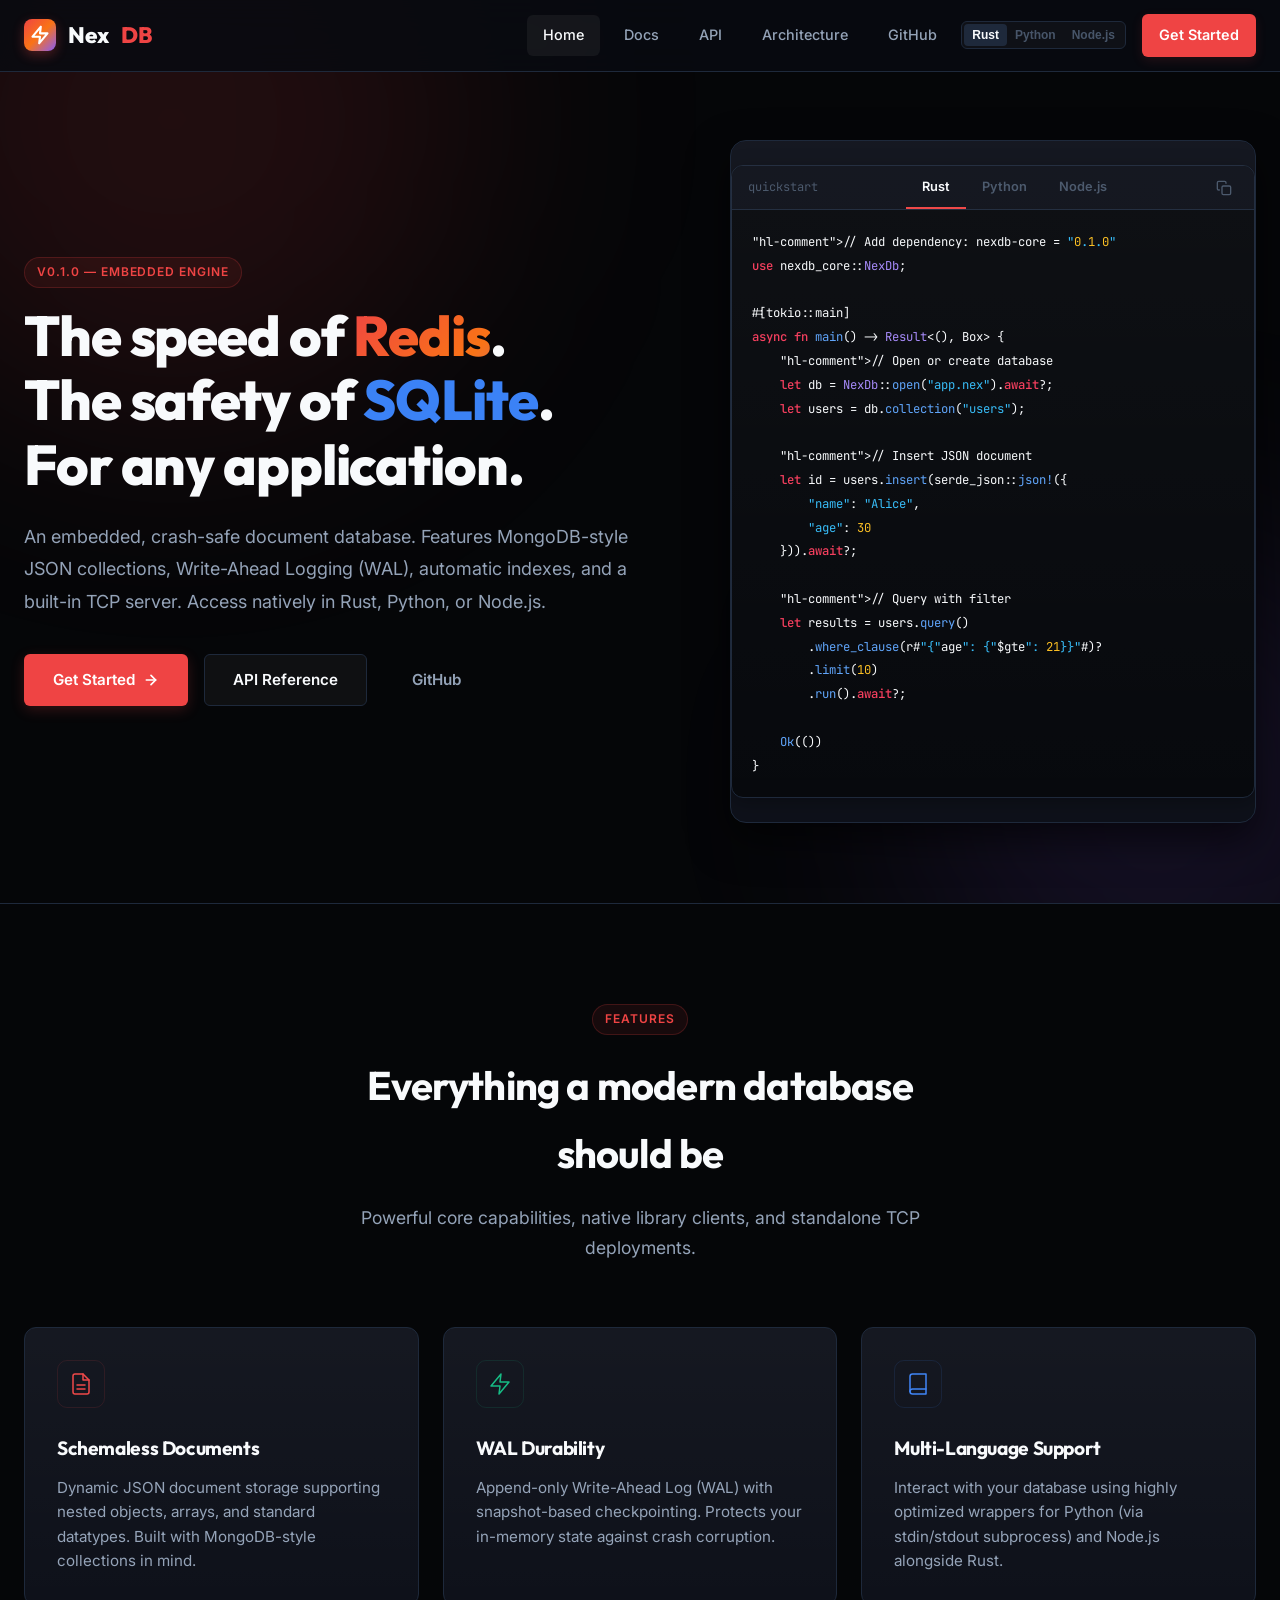
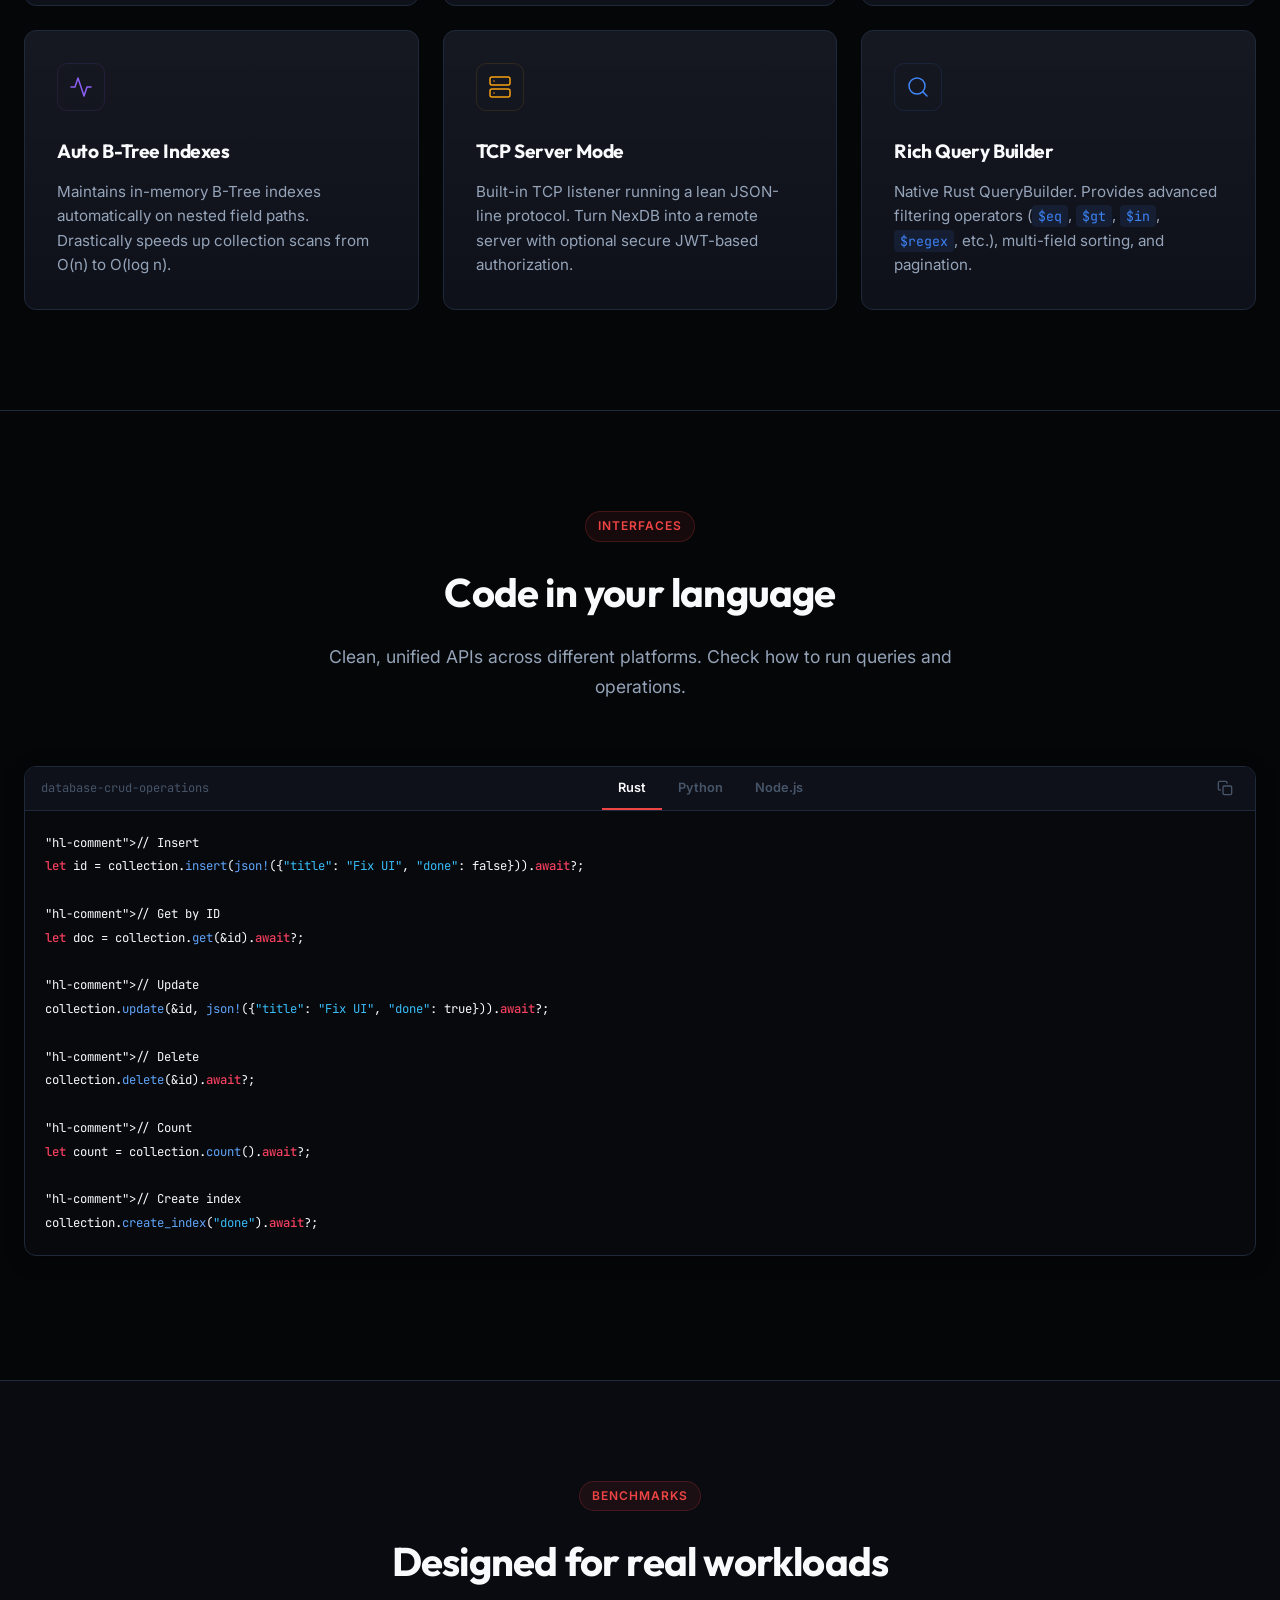
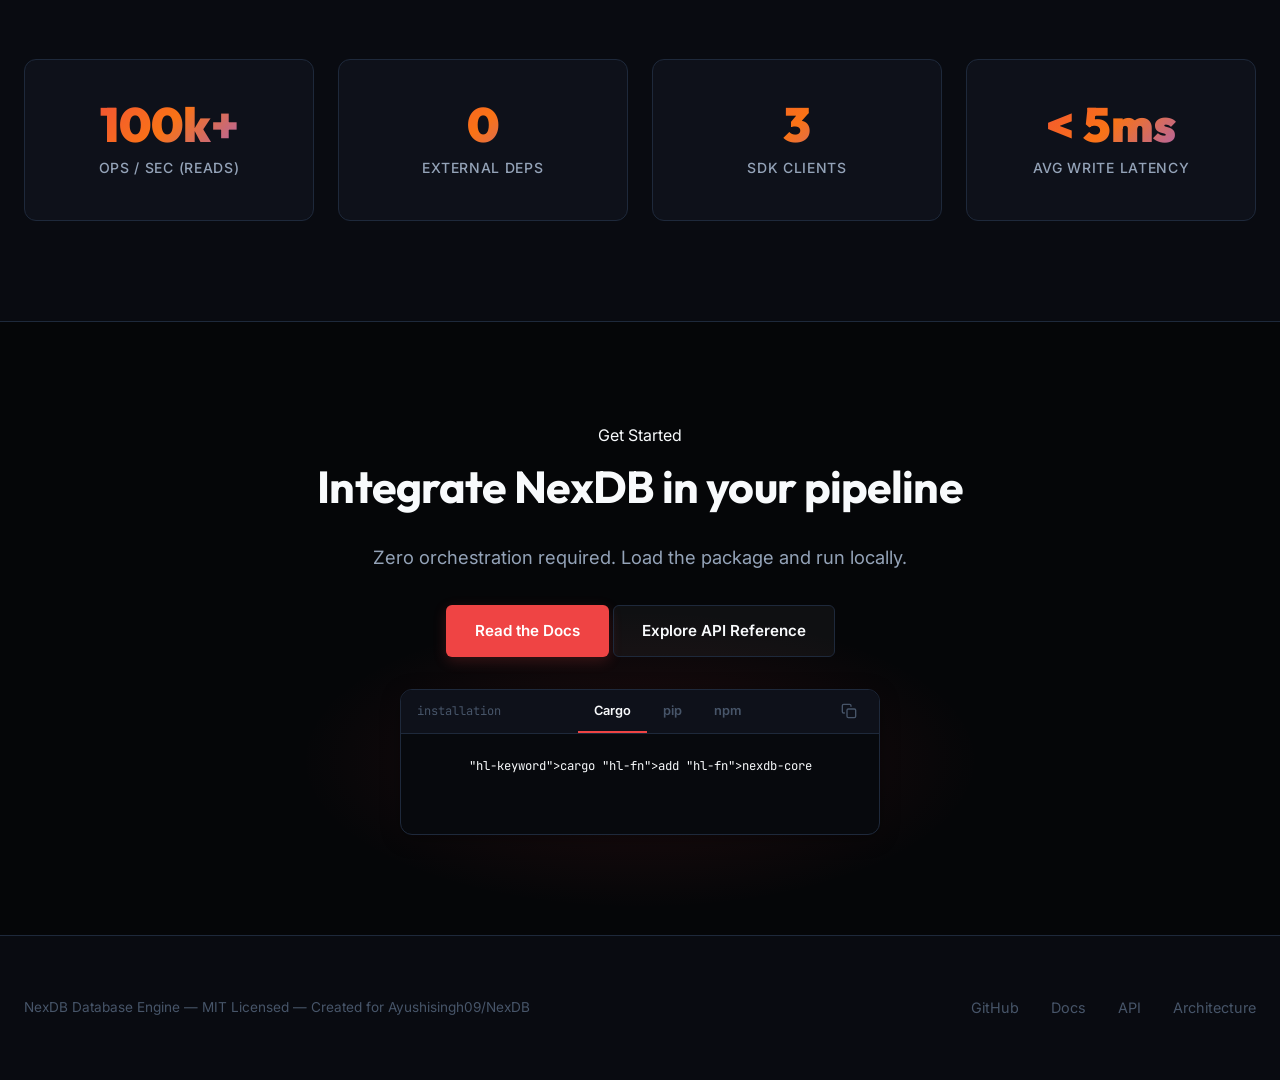
==== commit 800d733e: "docs: refine UI, animations, SVG icons, better copy" ====
--- a/index.html
+++ b/index.html
@@ -3,28 +3,36 @@
 <head>
   <meta charset="UTF-8">
   <meta name="viewport" content="width=device-width, initial-scale=1.0">
-  <title>NexDB — Document database for Rust</title>
-  <meta name="description" content="Embeddable document database combining Redis-speed caching with SQLite-durable persistence. Written in Rust.">
+  <title>NexDB — The Embeddable Document Database</title>
+  <meta name="description" content="Embeddable document database combining Redis-speed caching with SQLite-durable persistence. Written in Rust with APIs for Rust, Python, and Node.js.">
   <link rel="stylesheet" href="css/style.css">
-  <link rel="icon" href="data:image/svg+xml,<svg xmlns='http://www.w3.org/2000/svg' viewBox='0 0 32 32'><rect width='32' height='32' rx='6' fill='%23f54242'/><path d='M10 10h4l4 12 4-12h4' stroke='%23fff' stroke-width='2.5' fill='none' stroke-linecap='round' stroke-linejoin='round'/></svg>">
+  <link rel="icon" href="data:image/svg+xml,<svg xmlns='http://www.w3.org/2000/svg' viewBox='0 0 32 32'><rect width='32' height='32' rx='6' fill='%23ef4444'/><path d='M10 10h4l4 12 4-12h4' stroke='%23fff' stroke-width='2.5' fill='none' stroke-linecap='round' stroke-linejoin='round'/></svg>">
 </head>
 <body>
 
 <nav class="navbar">
   <div class="container">
-    <a href="/" class="logo">
+    <a href="index.html" class="logo">
       <span class="logo-mark">
-        <svg viewBox="0 0 24 24"><path d="M13 2L3 14h9l-1 8 10-12h-9l1-8z"/></svg>
+        <svg viewBox="0 0 24 24"><path d="M13 2L3 14h9l-1 8 10-12h-9l1-8z" fill="none" stroke="#fff" stroke-width="2.5" stroke-linecap="round" stroke-linejoin="round"/></svg>
       </span>
       Nex<span style="color:var(--red)">DB</span>
     </a>
     <div class="nav-links">
-      <a href="/">Home</a>
+      <a href="index.html" class="active">Home</a>
       <a href="getting-started.html">Docs</a>
       <a href="api.html">API</a>
       <a href="architecture.html">Architecture</a>
       <a href="https://github.com/Ayushisingh09/NexDB-Core" target="_blank">GitHub</a>
-      <a href="getting-started.html" class="nav-cta">Get Started</a>
+      
+      <!-- Global Language Switcher in Navbar -->
+      <div class="nav-lang-picker">
+        <button class="nav-lang-btn" data-lang="rust">Rust</button>
+        <button class="nav-lang-btn" data-lang="python">Python</button>
+        <button class="nav-lang-btn" data-lang="nodejs">Node.js</button>
+      </div>
+
+      <a href="getting-started.html" class="nav-cta btn">Get Started</a>
     </div>
   </div>
 </nav>
@@ -36,16 +44,15 @@
   </div>
   <div class="container">
     <div class="hero-grid">
-      <div class="animate-in">
-        <span class="tag">v0.1.0 &mdash; Beta</span>
+      <div class="animate-in visible">
+        <span class="section-header"><span class="tag">v0.1.0 — Embedded Engine</span></span>
         <h1>
-          The speed of <span class="accent">Redis</span>.<br>
-          The safety of <span class="accent">SQLite</span>.<br>
-          <span class="gradient-text">One Rust crate.</span>
+          The speed of <span class="gradient-text">Redis</span>.<br>
+          The safety of <span style="color: var(--blue)">SQLite</span>.<br>
+          For any application.
         </h1>
         <p class="hero-sub">
-          An embedded document database with MongoDB-style collections, Redis-speed in-memory operations,
-          WAL-backed crash safety, and a built-in TCP server &mdash; zero external dependencies.
+          An embedded, crash-safe document database. Features MongoDB-style JSON collections, Write-Ahead Logging (WAL), automatic indexes, and a built-in TCP server. Access natively in Rust, Python, or Node.js.
         </p>
         <div class="hero-buttons">
           <a href="getting-started.html" class="btn btn-primary">
@@ -56,26 +63,94 @@
           <a href="https://github.com/Ayushisingh09/NexDB-Core" target="_blank" class="btn btn-ghost">GitHub</a>
         </div>
       </div>
-      <div class="hero-code">
-        <div class="bar">
-          <span class="dot"></span><span class="dot"></span><span class="dot"></span>
-        </div>
-        <code>
-          <span class="hl-m">// add to Cargo.toml</span><br>
-          <span class="hl-v">cargo</span> <span class="hl-f">add</span> nexdb-core<br><br>
-          <span class="hl-m">// open database</span><br>
-          <span class="hl-k">let</span> db = <span class="hl-f">NexDb::open</span>(<span class="hl-s">"app.nex"</span>)?;<br><br>
-          <span class="hl-m">// insert a document</span><br>
-          <span class="hl-k">let</span> id = db.<span class="hl-f">collection</span>(<span class="hl-s">"users"</span>)<br>
-          &nbsp;&nbsp;.<span class="hl-f">insert</span>(<span class="hl-f">json!</span>({<span class="hl-s">"name"</span>: <span class="hl-s">"Alice"</span>, <span class="hl-s">"age"</span>: <span class="hl-n">30</span>}))?;<br><br>
-          <span class="hl-m">// query with filters</span><br>
-          <span class="hl-k">let</span> results = db.<span class="hl-f">collection</span>(<span class="hl-s">"users"</span>)<br>
-          &nbsp;&nbsp;.<span class="hl-f">query</span>()<br>
-          &nbsp;&nbsp;.<span class="hl-f">where_clause</span>(<span class="hl-s">r#"{&quot;age&quot;: {&quot;$gte&quot;: 21}}"#</span>)?<br>
-          &nbsp;&nbsp;.<span class="hl-f">sort</span>(<span class="hl-s">"name"</span>, <span class="hl-k">true</span>)<br>
-          &nbsp;&nbsp;.<span class="hl-f">limit</span>(<span class="hl-n">20</span>)<br>
-          &nbsp;&nbsp;.<span class="hl-f">run</span>()?;
-        </code>
+      
+      <!-- Interactive Hero Code tabs sync'd globally -->
+      <div class="hero-code animate-in visible">
+        <div class="code-tabs">
+          <div class="code-tabs-header">
+            <span class="code-tabs-title">quickstart</span>
+            <div class="code-tabs-nav">
+              <button class="code-tab-btn" data-lang="rust">Rust</button>
+              <button class="code-tab-btn" data-lang="python">Python</button>
+              <button class="code-tab-btn" data-lang="nodejs">Node.js</button>
+            </div>
+            <button class="copy-code-btn">
+              <svg width="16" height="16" viewBox="0 0 24 24" fill="none" stroke="currentColor" stroke-width="2" stroke-linecap="round" stroke-linejoin="round"><rect x="9" y="9" width="13" height="13" rx="2" ry="2"/><path d="M5 15H4a2 2 0 0 1-2-2V4a2 2 0 0 1 2-2h9a2 2 0 0 1 2 2v1"/></svg>
+            </button>
+          </div>
+          <div class="code-tabs-body">
+            <div class="code-tab-content" data-lang="rust">
+              <pre><code class="language-rust">// Add dependency: nexdb-core = "0.1.0"
+use nexdb_core::NexDb;
+
+#[tokio::main]
+async fn main() -> Result<(), Box<dyn std::error::Error>> {
+    // Open or create database
+    let db = NexDb::open("app.nex").await?;
+    let users = db.collection("users");
+
+    // Insert JSON document
+    let id = users.insert(serde_json::json!({
+        "name": "Alice", 
+        "age": 30
+    })).await?;
+
+    // Query with filter
+    let results = users.query()
+        .where_clause(r#"{"age": {"$gte": 21}}"#)?
+        .limit(10)
+        .run().await?;
+        
+    Ok(())
+}</code></pre>
+            </div>
+            <div class="code-tab-content" data-lang="python">
+              <pre><code class="language-python"># Install: pip install nexdb
+from nexdb import NexDb
+
+# Open database connection
+with NexDb('app.nex') as db:
+    # Create user collection
+    db.create_collection('users')
+
+    # Insert document with auto UUID
+    user_id = db.insert_auto_id('users', {
+        'name': 'Alice',
+        'age': 30
+    })
+
+    # Retrieve document by ID
+    user = db.get('users', user_id)
+    print(f"Found user: {user['name']}")</code></pre>
+            </div>
+            <div class="code-tab-content" data-lang="nodejs">
+              <pre><code class="language-javascript">// Install: npm install nexdb
+const { NexDb } = require('nexdb');
+
+async function main() {
+  // Initialize and connect
+  const db = new NexDb('app.nex');
+  await db.connect();
+
+  await db.createCollection('users');
+
+  // Insert JSON document
+  const id = await db.insertAutoId('users', {
+    name: 'Alice',
+    age: 30
+  });
+
+  // Get document
+  const user = await db.get('users', id);
+  console.log(`Found: ${user.name}`);
+
+  await db.close();
+}
+
+main().catch(console.error);</code></pre>
+            </div>
+          </div>
+        </div>
       </div>
     </div>
   </div>
@@ -86,178 +161,140 @@
     <div class="section-header animate-in">
       <span class="tag">Features</span>
       <h2>Everything a modern database should be</h2>
-      <p>Twelve capabilities. One <code>cargo add</code>. No daemon, no orchestrator, no ceremony.</p>
-    </div>
+      <p>Powerful core capabilities, native library clients, and standalone TCP deployments.</p>
+    </div>
+    
     <div class="feature-grid">
       <div class="feature-card animate-in">
-        <div class="icon-wrap" style="color:var(--red);border-color:rgba(245,66,66,.25)">
+        <div class="icon-wrap" style="color:var(--red); border-color: var(--red-glow)">
           <svg viewBox="0 0 24 24"><path d="M14 2H6a2 2 0 0 0-2 2v16a2 2 0 0 0 2 2h12a2 2 0 0 0 2-2V8z"/><polyline points="14 2 14 8 20 8"/><line x1="16" y1="13" x2="8" y2="13"/><line x1="16" y1="17" x2="8" y2="17"/></svg>
         </div>
-        <h3>Document Store</h3>
-        <p>Schemaless JSON documents with dynamic queries, collections, and full CRUD &mdash; inspired by MongoDB.</p>
-      </div>
-      <div class="feature-card animate-in">
-        <div class="icon-wrap" style="color:var(--green);border-color:rgba(52,211,153,.25)">
+        <h3>Schemaless Documents</h3>
+        <p>Dynamic JSON document storage supporting nested objects, arrays, and standard datatypes. Built with MongoDB-style collections in mind.</p>
+      </div>
+
+      <div class="feature-card animate-in">
+        <div class="icon-wrap" style="color:var(--green); border-color: var(--green-glow)">
           <svg viewBox="0 0 24 24"><polygon points="13 2 3 14 12 14 11 22 21 10 12 10 13 2"/></svg>
         </div>
-        <h3>WAL + Checkpoint</h3>
-        <p>Append-only write-ahead log with snapshot-based checkpointing. Crash-safe by design, not by accident.</p>
-      </div>
-      <div class="feature-card animate-in">
-        <div class="icon-wrap" style="color:var(--blue);border-color:rgba(96,165,250,.25)">
+        <h3>WAL Durability</h3>
+        <p>Append-only Write-Ahead Log (WAL) with snapshot-based checkpointing. Protects your in-memory state against crash corruption.</p>
+      </div>
+
+      <div class="feature-card animate-in">
+        <div class="icon-wrap" style="color:var(--blue); border-color: var(--blue-glow)">
+          <svg viewBox="0 0 24 24"><path d="M4 19.5A2.5 2.5 0 0 1 6.5 17H20"/><path d="M6.5 2H20v20H6.5A2.5 2.5 0 0 1 4 19.5v-15A2.5 2.5 0 0 1 6.5 2z"/></svg>
+        </div>
+        <h3>Multi-Language Support</h3>
+        <p>Interact with your database using highly optimized wrappers for Python (via stdin/stdout subprocess) and Node.js alongside Rust.</p>
+      </div>
+
+      <div class="feature-card animate-in">
+        <div class="icon-wrap" style="color:var(--purple); border-color: var(--purple-glow)">
+          <svg viewBox="0 0 24 24"><polyline points="22 12 18 12 15 21 9 3 6 12 2 12"/></svg>
+        </div>
+        <h3>Auto B-Tree Indexes</h3>
+        <p>Maintains in-memory B-Tree indexes automatically on nested field paths. Drastically speeds up collection scans from O(n) to O(log n).</p>
+      </div>
+
+      <div class="feature-card animate-in">
+        <div class="icon-wrap" style="color:var(--yellow); border-color: var(--yellow-glow)">
           <svg viewBox="0 0 24 24"><rect x="2" y="2" width="20" height="8" rx="2" ry="2"/><rect x="2" y="14" width="20" height="8" rx="2" ry="2"/><line x1="6" y1="6" x2="6.01" y2="6"/><line x1="6" y1="18" x2="6.01" y2="18"/></svg>
         </div>
-        <h3>TCP Server</h3>
-        <p>Built-in <code>serve</code> command. Connect over TCP with JSON-line protocol. Optional JWT auth.</p>
-      </div>
-      <div class="feature-card animate-in">
-        <div class="icon-wrap" style="color:var(--purple);border-color:rgba(183,148,244,.25)">
+        <h3>TCP Server Mode</h3>
+        <p>Built-in TCP listener running a lean JSON-line protocol. Turn NexDB into a remote server with optional secure JWT-based authorization.</p>
+      </div>
+
+      <div class="feature-card animate-in">
+        <div class="icon-wrap" style="color:var(--blue); border-color: var(--blue-glow)">
           <svg viewBox="0 0 24 24"><circle cx="11" cy="11" r="8"/><line x1="21" y1="21" x2="16.65" y2="16.65"/></svg>
         </div>
-        <h3>Query Builder</h3>
-        <p>Fluent <code>.where()</code>, <code>.sort()</code>, <code>.limit()</code> API with MongoDB-style operators.</p>
-      </div>
-      <div class="feature-card animate-in">
-        <div class="icon-wrap" style="color:var(--red);border-color:rgba(245,66,66,.25)">
-          <svg viewBox="0 0 24 24"><polyline points="16 3 21 3 21 8"/><line x1="4" y1="20" x2="21" y2="3"/><polyline points="21 16 21 21 16 21"/><line x1="15" y1="15" x2="21" y2="21"/><line x1="4" y1="4" x2="9" y2="9"/></svg>
-        </div>
-        <h3>B-tree Indexes</h3>
-        <p>In-memory B-tree indexes on any field path. Automatic query optimization without configuration.</p>
-      </div>
-      <div class="feature-card animate-in">
-        <div class="icon-wrap" style="color:var(--green);border-color:rgba(52,211,153,.25)">
-          <svg viewBox="0 0 24 24"><rect x="3" y="11" width="18" height="11" rx="2" ry="2"/><path d="M7 11V7a5 5 0 0 1 10 0v4"/></svg>
-        </div>
-        <h3>Auth &amp; JWT</h3>
-        <p>API key management and JWT-based authentication for secure TCP and cloud deployments.</p>
-      </div>
-      <div class="feature-card animate-in">
-        <div class="icon-wrap" style="color:var(--blue);border-color:rgba(96,165,250,.25)">
-          <svg viewBox="0 0 24 24"><path d="M21 15v4a2 2 0 0 1-2 2H5a2 2 0 0 1-2-2v-4"/><polyline points="7 10 12 15 17 10"/><line x1="12" y1="15" x2="12" y2="3"/></svg>
-        </div>
-        <h3>Import / Export</h3>
-        <p>Bulk JSON and CSV import and export from the CLI. Move data in seconds, not hours.</p>
-      </div>
-      <div class="feature-card animate-in">
-        <div class="icon-wrap" style="color:var(--purple);border-color:rgba(183,148,244,.25)">
-          <svg viewBox="0 0 24 24"><polyline points="16 18 22 12 16 6"/><polyline points="8 6 2 12 8 18"/></svg>
-        </div>
-        <h3>BSON Support</h3>
-        <p>Optional binary document decoding via the <code>bson</code> feature flag. Small footprint by default.</p>
-      </div>
-      <div class="feature-card animate-in">
-        <div class="icon-wrap" style="color:var(--red);border-color:rgba(245,66,66,.25)">
-          <svg viewBox="0 0 24 24"><polyline points="23 4 23 10 17 10"/><polyline points="1 20 1 14 7 14"/><path d="M3.51 9a9 9 0 0 1 14.85-3.36L23 10M1 14l4.64 4.36A9 9 0 0 0 20.49 15"/></svg>
-        </div>
-        <h3>Migration Engine</h3>
-        <p>Dump, restore, copy between databases, export SQL schemas, and auto-import from any format.</p>
-      </div>
-      <div class="feature-card animate-in">
-        <div class="icon-wrap" style="color:var(--green);border-color:rgba(52,211,153,.25)">
-          <svg viewBox="0 0 24 24"><polyline points="4 17 10 11 4 5"/><line x1="12" y1="19" x2="20" y2="19"/></svg>
-        </div>
-        <h3>Shell Completions</h3>
-        <p>Generate auto-completions for bash, zsh, fish, PowerShell, and elvish in one command.</p>
-      </div>
-      <div class="feature-card animate-in">
-        <div class="icon-wrap" style="color:var(--blue);border-color:rgba(96,165,250,.25)">
-          <svg viewBox="0 0 24 24"><line x1="18" y1="20" x2="18" y2="10"/><line x1="12" y1="20" x2="12" y2="4"/><line x1="6" y1="20" x2="6" y2="14"/></svg>
-        </div>
-        <h3>Benchmarked</h3>
-        <p>Criterion-based benchmark suite for CRUD throughput and WAL write performance.</p>
-      </div>
-      <div class="feature-card animate-in">
-        <div class="icon-wrap" style="color:var(--purple);border-color:rgba(183,148,244,.25)">
-          <svg viewBox="0 0 24 24"><polyline points="3 6 5 6 21 6"/><path d="M19 6v14a2 2 0 0 1-2 2H7a2 2 0 0 1-2-2V6m3 0V4a2 2 0 0 1 2-2h4a2 2 0 0 1 2 2v2"/></svg>
-        </div>
-        <h3>Clean Command</h3>
-        <p>Remove single database files or bulk-wipe all NexDB databases in a directory.</p>
-      </div>
-    </div>
-  </div>
-</section>
-
-<section class="code-section section" id="code">
+        <h3>Rich Query Builder</h3>
+        <p>Native Rust QueryBuilder. Provides advanced filtering operators (<code>$eq</code>, <code>$gt</code>, <code>$in</code>, <code>$regex</code>, etc.), multi-field sorting, and pagination.</p>
+      </div>
+    </div>
+  </div>
+</section>
+
+<section class="section" id="code">
   <div class="container">
     <div class="section-header animate-in">
-      <span class="tag">Code</span>
-      <h2>Three interfaces, one engine</h2>
-      <p>Rust API, CLI, or TCP protocol &mdash; every operation goes through the same core.</p>
-    </div>
-    <div class="tabs-wrap animate-in">
-      <div class="tab-head">
-        <button class="tab-btn active" data-tab="rust">Rust</button>
-        <button class="tab-btn" data-tab="cli">CLI</button>
-        <button class="tab-btn" data-tab="tcp">TCP</button>
-      </div>
-      <div class="tab-body">
-        <div class="tab-content active" id="rust"><code><span class="k">use</span> nexdb_core::NexDb;
-
-<span class="c">// open or create in one line</span>
-<span class="k">let</span> db = <span class="f">NexDb::open</span>(<span class="s">"mydb.nex"</span>)?;
-
-<span class="c">// collection CRUD</span>
-<span class="k">let</span> col = db.<span class="f">collection</span>(<span class="s">"users"</span>);
-<span class="k">let</span> id = col.<span class="f">insert</span>(<span class="f">json!</span>({<span class="s">"name"</span>: <span class="s">"Alice"</span>, <span class="n">30</span>}))?;
-<span class="k">let</span> doc = col.<span class="f">get</span>(&amp;id)?;
-col.<span class="f">update</span>(&amp;id, <span class="f">json!</span>({<span class="s">"name"</span>: <span class="s">"Alice"</span>, <span class="s">"age"</span>: <span class="n">31</span>}))?;
-col.<span class="f">delete</span>(&amp;id)?;
-
-<span class="c">// query with the builder</span>
-<span class="k">let</span> results = col
-    .<span class="f">query</span>()
-    .<span class="f">where_clause</span>(<span class="s">r#"{"age": {"$gte": 21, "$lt": 65}}"#</span>)?
-    .<span class="f">sort</span>(<span class="s">"name"</span>, <span class="k">true</span>)
-    .<span class="f">skip</span>(<span class="n">0</span>)
-    .<span class="f">limit</span>(<span class="n">20</span>)
-    .<span class="f">run</span>()?;
-
-<span class="c">// create an index</span>
-col.<span class="f">create_index</span>(<span class="s">"age"</span>)?;</code></div>
-        <div class="tab-content" id="cli"><code><span class="c"># insert and query</span>
-cargo nexdb insert mydb.nex users <span class="s">'{"name":"Bob","age":25}'</span>
-cargo nexdb get mydb.nex users &lt;id&gt;
-cargo nexdb query mydb.nex users <span class="s">'{"age":{"$gte":21}}'</span>
-
-<span class="c"># serve over TCP</span>
-cargo nexdb serve --db mydb.nex --port <span class="n">9480</span>
-
-<span class="c"># import and export</span>
-cargo nexdb import mydb.nex users data.json
-cargo nexdb export mydb.nex users data.json
-cargo nexdb import-csv mydb.nex users data.csv
-
-<span class="c"># migrate between databases</span>
-cargo nexdb migrate dump mydb.nex backup.json
-cargo nexdb migrate restore newdb.nex backup.json
-cargo nexdb migrate to-sql mydb.nex schema.sql
-
-<span class="c"># shell completions</span>
-cargo nexdb completions bash &gt; completions.sh
-
-<span class="c"># clean and checkpoint</span>
-cargo nexdb checkpoint mydb.nex
-cargo nexdb clean mydb.nex</code></div>
-        <div class="tab-content" id="tcp"><code><span class="c"># start the server</span>
-$ cargo nexdb serve --db mydb.nex --port <span class="n">9480</span>
-
-<span class="c"># connect with nc</span>
-$ nc localhost <span class="n">9480</span>
-
-<span class="c"># every line is a JSON-RPC request:</span>
-{<span class="s">"method"</span>: <span class="s">"insert"</span>, <span class="s">"params"</span>: {
-  <span class="s">"collection"</span>: <span class="s">"users"</span>,
-  <span class="s">"document"</span>: {<span class="s">"name"</span>: <span class="s">"Charlie"</span>, <span class="s">"age"</span>: <span class="n">35</span>}
-}}
-<span class="c"># response:</span>
-{<span class="s">"ok"</span>: <span class="k">true</span>, <span class="s">"id"</span>: <span class="s">"a1b2c3..."</span>}
-
-{<span class="s">"method"</span>: <span class="s">"query"</span>, <span class="s">"params"</span>: {
-  <span class="s">"collection"</span>: <span class="s">"users"</span>,
-  <span class="s">"filter"</span>: {<span class="s">"age"</span>: {<span class="s">"$gte"</span>: <span class="n">21</span>}}
-}}
-<span class="c"># response:</span>
-{<span class="s">"ok"</span>: <span class="k">true</span>, <span class="s">"documents"</span>: [...]}</code></div>
+      <span class="tag">Interfaces</span>
+      <h2>Code in your language</h2>
+      <p>Clean, unified APIs across different platforms. Check how to run queries and operations.</p>
+    </div>
+
+    <!-- Global sync'd Code block for detailed CRUD comparison -->
+    <div class="code-tabs animate-in">
+      <div class="code-tabs-header">
+        <span class="code-tabs-title">database-crud-operations</span>
+        <div class="code-tabs-nav">
+          <button class="code-tab-btn" data-lang="rust">Rust</button>
+          <button class="code-tab-btn" data-lang="python">Python</button>
+          <button class="code-tab-btn" data-lang="nodejs">Node.js</button>
+        </div>
+        <button class="copy-code-btn">
+          <svg width="16" height="16" viewBox="0 0 24 24" fill="none" stroke="currentColor" stroke-width="2" stroke-linecap="round" stroke-linejoin="round"><rect x="9" y="9" width="13" height="13" rx="2" ry="2"/><path d="M5 15H4a2 2 0 0 1-2-2V4a2 2 0 0 1 2-2h9a2 2 0 0 1 2 2v1"/></svg>
+        </button>
+      </div>
+      <div class="code-tabs-body">
+        <div class="code-tab-content" data-lang="rust">
+          <pre><code class="language-rust">// Insert
+let id = collection.insert(json!({"title": "Fix UI", "done": false})).await?;
+
+// Get by ID
+let doc = collection.get(&id).await?;
+
+// Update
+collection.update(&id, json!({"title": "Fix UI", "done": true})).await?;
+
+// Delete
+collection.delete(&id).await?;
+
+// Count
+let count = collection.count().await?;
+
+// Create index
+collection.create_index("done").await?;</code></pre>
+        </div>
+        <div class="code-tab-content" data-lang="python">
+          <pre><code class="language-python"># Insert
+doc_id = db.insert_auto_id('todos', {'title': 'Fix UI', 'done': False})
+
+# Get by ID
+doc = db.get('todos', doc_id)
+
+# Update
+db.update('todos', doc_id, {'title': 'Fix UI', 'done': True})
+
+# Delete
+db.delete('todos', doc_id)
+
+# Count
+count = db.count('todos')
+
+# Create index
+db.create_index('todos', 'done_idx', 'done')</code></pre>
+        </div>
+        <div class="code-tab-content" data-lang="nodejs">
+          <pre><code class="language-javascript">// Insert
+const id = await db.insertAutoId('todos', { title: 'Fix UI', done: false });
+
+// Get by ID
+const doc = await db.get('todos', id);
+
+// Update
+await db.update('todos', id, { title: 'Fix UI', done: true });
+
+// Delete
+await db.delete('todos', id);
+
+// Count
+const count = await db.count('todos');
+
+// Create index
+await db.createIndex('todos', 'done_idx', 'done');</code></pre>
+        </div>
       </div>
     </div>
   </div>
@@ -266,36 +303,72 @@
 <section class="stats-section section" id="numbers">
   <div class="container">
     <div class="section-header animate-in">
-      <span class="tag">By the numbers</span>
-      <h2>Built for real workloads</h2>
+      <span class="tag">Benchmarks</span>
+      <h2>Designed for real workloads</h2>
     </div>
     <div class="stats-grid">
-      <div class="stat-card animate-in"><span class="stat-num">12+</span><span class="stat-label">Features</span></div>
-      <div class="stat-card animate-in"><span class="stat-num">0</span><span class="stat-label">External Deps</span></div>
-      <div class="stat-card animate-in"><span class="stat-num">52</span><span class="stat-label">Source Files</span></div>
-      <div class="stat-card animate-in"><span class="stat-num">3</span><span class="stat-label">Deploy Options</span></div>
-    </div>
-  </div>
-</section>
-
-<section class="cta-section">
+      <div class="stat-card animate-in">
+        <div class="stat-num">100k+</div>
+        <div class="stat-label">Ops / Sec (Reads)</div>
+      </div>
+      <div class="stat-card animate-in">
+        <div class="stat-num">0</div>
+        <div class="stat-label">External Deps</div>
+      </div>
+      <div class="stat-card animate-in">
+        <div class="stat-num">3</div>
+        <div class="stat-label">SDK Clients</div>
+      </div>
+      <div class="stat-card animate-in">
+        <div class="stat-num">&lt; 5ms</div>
+        <div class="stat-label">Avg Write Latency</div>
+      </div>
+    </div>
+  </div>
+</section>
+
+<section class="cta-section section">
   <div class="container animate-in">
-    <span class="tag">Get started</span>
-    <h2>Start building in <span class="gradient-text">minutes</span></h2>
-    <p>One line in <code>Cargo.toml</code>. No servers to provision. No daemons to manage.</p>
+    <span class="tag">Get Started</span>
+    <h2>Integrate NexDB in your pipeline</h2>
+    <p>Zero orchestration required. Load the package and run locally.</p>
+    
     <div class="cta-buttons">
-      <a href="getting-started.html" class="btn btn-primary">Get Started</a>
-      <a href="api.html" class="btn btn-secondary">API Reference</a>
-    </div>
-    <div class="install-block">
-      <span class="prompt">$</span> cargo add nexdb-core
+      <a href="getting-started.html" class="btn btn-primary">Read the Docs</a>
+      <a href="api.html" class="btn btn-secondary">Explore API Reference</a>
+    </div>
+
+    <!-- Sync'd CLI install blocks -->
+    <div class="code-tabs" style="max-width: 480px; margin: 32px auto 0;">
+      <div class="code-tabs-header">
+        <span class="code-tabs-title">installation</span>
+        <div class="code-tabs-nav">
+          <button class="code-tab-btn" data-lang="rust">Cargo</button>
+          <button class="code-tab-btn" data-lang="python">pip</button>
+          <button class="code-tab-btn" data-lang="nodejs">npm</button>
+        </div>
+        <button class="copy-code-btn">
+          <svg width="16" height="16" viewBox="0 0 24 24" fill="none" stroke="currentColor" stroke-width="2" stroke-linecap="round" stroke-linejoin="round"><rect x="9" y="9" width="13" height="13" rx="2" ry="2"/><path d="M5 15H4a2 2 0 0 1-2-2V4a2 2 0 0 1 2-2h9a2 2 0 0 1 2 2v1"/></svg>
+        </button>
+      </div>
+      <div class="code-tabs-body">
+        <div class="code-tab-content" data-lang="rust">
+          <pre><code class="language-bash">cargo add nexdb-core</code></pre>
+        </div>
+        <div class="code-tab-content" data-lang="python">
+          <pre><code class="language-bash">pip install nexdb</code></pre>
+        </div>
+        <div class="code-tab-content" data-lang="nodejs">
+          <pre><code class="language-bash">npm install nexdb</code></pre>
+        </div>
+      </div>
     </div>
   </div>
 </section>
 
 <footer class="footer">
   <div class="container">
-    <div class="footer-copy">NexDB &mdash; MIT License &mdash; Built with Rust</div>
+    <div class="footer-copy">NexDB Database Engine — MIT Licensed — Created for Ayushisingh09/NexDB</div>
     <div class="footer-links">
       <a href="https://github.com/Ayushisingh09/NexDB-Core" target="_blank">GitHub</a>
       <a href="getting-started.html">Docs</a>
--- a/css/style.css
+++ b/css/style.css
@@ -1,371 +1,1015 @@
-@import url('https://fonts.googleapis.com/css2?family=Inter:wght@400;500;600;700;800;900&family=JetBrains+Mono:wght@400;500;600&display=swap');
+@import url('https://fonts.googleapis.com/css2?family=Inter:wght@400;500;600;700&family=Outfit:wght@400;500;600;700;800;900&family=JetBrains+Mono:wght@400;500;600&display=swap');
 
 :root {
-  --bg: #03050a;
-  --bg-elevated: #090d16;
-  --bg-card: #0f1522;
-  --bg-card-hover: #141c2c;
-  --bg-code: #0b101a;
-  --bg-glass: rgba(15, 21, 34, 0.82);
-  --text: #e8edf5;
-  --text-secondary: #8b95a8;
-  --text-muted: #525d73;
-  --border: #1a2332;
-  --border-light: #243044;
-  --red: #f54242;
-  --red-hover: #ff6666;
-  --green: #34d399;
-  --blue: #60a5fa;
-  --purple: #b794f4;
-  --gradient: linear-gradient(135deg, #f54242 0%, #f97316 50%, #b794f4 100%);
-  --gradient-green: linear-gradient(135deg, #34d399, #60a5fa);
+  --bg: #050608;
+  --bg-elevated: #090b11;
+  --bg-card: #0e111a;
+  --bg-card-hover: #131826;
+  --bg-code: #07090d;
+  --bg-glass: rgba(9, 11, 17, 0.85);
+  --text: #f8fafc;
+  --text-secondary: #94a3b8;
+  --text-muted: #475569;
+  --border: #1e293b;
+  --border-light: #334155;
+  --red: #ef4444;
+  --red-hover: #f87171;
+  --red-glow: rgba(239, 68, 68, 0.12);
+  --green: #10b981;
+  --green-hover: #34d399;
+  --green-glow: rgba(16, 185, 129, 0.12);
+  --blue: #3b82f6;
+  --blue-hover: #60a5fa;
+  --blue-glow: rgba(59, 130, 246, 0.12);
+  --purple: #8b5cf6;
+  --purple-glow: rgba(139, 92, 246, 0.12);
+  --yellow: #f59e0b;
+  --yellow-glow: rgba(245, 158, 11, 0.12);
+  --gradient: linear-gradient(135deg, #ef4444 0%, #f97316 50%, #8b5cf6 100%);
+  --gradient-red-green: linear-gradient(135deg, #ef4444 0%, #10b981 100%);
+  --gradient-card: linear-gradient(180deg, rgba(255,255,255,0.03) 0%, rgba(255,255,255,0) 100%);
   --radius: 12px;
-  --radius-sm: 8px;
+  --radius-sm: 6px;
   --radius-lg: 16px;
-  --shadow: 0 1px 3px rgba(0,0,0,.4);
-  --shadow-lg: 0 12px 48px rgba(0,0,0,.5);
-  --font-sans: 'Inter', -apple-system, BlinkMacSystemFont, 'Segoe UI', sans-serif;
+  --shadow: 0 4px 20px rgba(0, 0, 0, 0.3);
+  --shadow-lg: 0 16px 40px rgba(0, 0, 0, 0.6);
+  --font-sans: 'Inter', sans-serif;
+  --font-title: 'Outfit', sans-serif;
   --font-mono: 'JetBrains Mono', 'Fira Code', monospace;
-  --nav-h: 68px;
-}
-
-*, *::before, *::after { box-sizing: border-box; margin: 0; padding: 0; }
-
-html { scroll-behavior: smooth; scroll-padding-top: calc(var(--nav-h) + 32px); }
+  --nav-h: 72px;
+  --transition: all 0.3s cubic-bezier(0.16, 1, 0.3, 1);
+}
+
+*, *::before, *::after {
+  box-sizing: border-box;
+  margin: 0;
+  padding: 0;
+}
+
+html {
+  scroll-behavior: smooth;
+  scroll-padding-top: calc(var(--nav-h) + 24px);
+}
+
 body {
   font-family: var(--font-sans);
-  background: var(--bg);
+  background-color: var(--bg);
   color: var(--text);
   line-height: 1.7;
   -webkit-font-smoothing: antialiased;
+  -moz-osx-font-smoothing: grayscale;
   overflow-x: hidden;
 }
 
-::selection { background: rgba(245, 66, 66, 0.25); }
-a { color: var(--blue); text-decoration: none; transition: color .2s; }
-a:hover { color: #93c5fd; }
-code, pre { font-family: var(--font-mono); font-size: 0.9em; }
-
-.container { max-width: 1140px; margin: 0 auto; padding: 0 28px; }
-
-/* ── Animations ── */
-@keyframes fadeUp {
-  from { opacity: 0; transform: translateY(28px); }
-  to { opacity: 1; transform: translateY(0); }
-}
+/* Custom Scrollbar */
+::-webkit-scrollbar {
+  width: 8px;
+  height: 8px;
+}
+::-webkit-scrollbar-track {
+  background: var(--bg);
+}
+::-webkit-scrollbar-thumb {
+  background: var(--border);
+  border-radius: 4px;
+}
+::-webkit-scrollbar-thumb:hover {
+  background: var(--border-light);
+}
+
+a {
+  color: var(--blue);
+  text-decoration: none;
+  transition: var(--transition);
+}
+a:hover {
+  color: var(--blue-hover);
+}
+
+code, pre {
+  font-family: var(--font-mono);
+  font-size: 0.875em;
+}
+
+.container {
+  max-width: 1280px;
+  margin: 0 auto;
+  padding: 0 24px;
+}
+
+/* Typography elements */
+h1, h2, h3, h4, h5, h6 {
+  font-family: var(--font-title);
+  color: var(--text);
+  font-weight: 700;
+  letter-spacing: -0.02em;
+}
+
+/* Animations */
 @keyframes fadeIn {
   from { opacity: 0; }
   to { opacity: 1; }
 }
-@keyframes glow {
-  0%, 100% { opacity: 0.4; }
-  50% { opacity: 0.8; }
-}
-@keyframes float {
-  0%, 100% { transform: translateY(0); }
-  50% { transform: translateY(-8px); }
-}
-@keyframes pulseBg {
-  0%, 100% { transform: scale(1); opacity: 0.15; }
-  50% { transform: scale(1.08); opacity: 0.25; }
-}
-@keyframes slideIn {
-  from { opacity: 0; transform: translateX(-12px); }
-  to { opacity: 1; transform: translateX(0); }
+@keyframes fadeUp {
+  from { opacity: 0; transform: translateY(16px); }
+  to { opacity: 1; transform: translateY(0); }
 }
 @keyframes shimmer {
   0% { background-position: -200% center; }
   100% { background-position: 200% center; }
 }
+@keyframes pulseGlow {
+  0%, 100% { opacity: 0.15; transform: scale(1); }
+  50% { opacity: 0.28; transform: scale(1.05); }
+}
+
 .animate-in {
   opacity: 0;
-  transform: translateY(28px);
-  transition: opacity 0.6s cubic-bezier(0.22, 1, 0.36, 1),
-              transform 0.6s cubic-bezier(0.22, 1, 0.36, 1);
+  transform: translateY(16px);
+  transition: opacity 0.6s cubic-bezier(0.16, 1, 0.3, 1),
+              transform 0.6s cubic-bezier(0.16, 1, 0.3, 1);
 }
 .animate-in.visible {
   opacity: 1;
   transform: translateY(0);
 }
+
 .gradient-text {
   background: var(--gradient);
   -webkit-background-clip: text;
   -webkit-text-fill-color: transparent;
   background-clip: text;
   background-size: 200% auto;
-  animation: shimmer 4s ease-in-out infinite;
-}
-
-/* ── Navbar ── */
+  animation: shimmer 4s linear infinite;
+}
+
+/* Global Navbar */
 .navbar {
-  position: fixed; top: 0; left: 0; right: 0; height: var(--nav-h); z-index: 1000;
-  background: rgba(3, 5, 10, 0.88); backdrop-filter: blur(18px);
+  position: fixed;
+  top: 0;
+  left: 0;
+  right: 0;
+  height: var(--nav-h);
+  z-index: 1000;
+  background: var(--bg-glass);
+  backdrop-filter: blur(16px);
+  -webkit-backdrop-filter: blur(16px);
   border-bottom: 1px solid var(--border);
-}
-.navbar .container { display: flex; align-items: center; justify-content: space-between; height: 100%; }
+  transition: var(--transition);
+}
+.navbar .container {
+  display: flex;
+  align-items: center;
+  justify-content: space-between;
+  height: 100%;
+}
 .logo {
-  font-size: 1.3rem; font-weight: 800; letter-spacing: -0.5px;
-  display: flex; align-items: center; gap: 10px; color: var(--text);
-}
-.logo:hover { opacity: 0.85; text-decoration: none; }
+  font-family: var(--font-title);
+  font-size: 1.4rem;
+  font-weight: 800;
+  display: flex;
+  align-items: center;
+  gap: 12px;
+  color: var(--text);
+}
 .logo-mark {
-  width: 26px; height: 26px; border-radius: 6px;
-  background: var(--red); display: flex; align-items: center; justify-content: center;
-}
-.logo-mark svg { width: 16px; height: 16px; fill: none; stroke: #fff; stroke-width: 2.5; stroke-linecap: round; stroke-linejoin: round; }
-.nav-links { display: flex; align-items: center; gap: 2px; }
+  width: 32px;
+  height: 32px;
+  border-radius: 8px;
+  background: var(--gradient);
+  display: flex;
+  align-items: center;
+  justify-content: center;
+  box-shadow: 0 4px 12px rgba(239, 68, 68, 0.3);
+}
+.logo-mark svg {
+  width: 20px;
+  height: 20px;
+  fill: none;
+  stroke: #fff;
+  stroke-width: 2.5;
+}
+.nav-links {
+  display: flex;
+  align-items: center;
+  gap: 8px;
+}
 .nav-links a {
-  color: var(--text-muted); font-size: 0.85rem; font-weight: 500;
-  padding: 8px 16px; border-radius: var(--radius-sm); transition: all .2s;
-}
-.nav-links a:hover, .nav-links a.active { color: var(--text); background: rgba(255,255,255,0.05); text-decoration: none; }
+  color: var(--text-secondary);
+  font-size: 0.9rem;
+  font-weight: 500;
+  padding: 8px 16px;
+  border-radius: var(--radius-sm);
+}
+.nav-links a:hover, .nav-links a.active {
+  color: var(--text);
+  background: rgba(255, 255, 255, 0.05);
+}
 .nav-cta {
-  background: var(--red) !important; color: #fff !important;
-  padding: 8px 20px !important; font-weight: 600 !important;
-}
-.nav-cta:hover { background: var(--red-hover) !important; }
-
-/* ── Hero ── */
+  background: var(--red) !important;
+  color: #fff !important;
+  font-weight: 600 !important;
+  box-shadow: 0 4px 12px var(--red-glow);
+}
+.nav-cta:hover {
+  background: var(--red-hover) !important;
+  transform: translateY(-1px);
+}
+
+/* Navbar Global Language Selector */
+.nav-lang-picker {
+  display: flex;
+  background: rgba(255, 255, 255, 0.03);
+  border: 1px solid var(--border);
+  padding: 2px;
+  border-radius: var(--radius-sm);
+  margin-right: 8px;
+}
+.nav-lang-btn {
+  background: transparent;
+  border: none;
+  color: var(--text-muted);
+  font-size: 0.75rem;
+  font-weight: 600;
+  padding: 4px 8px;
+  border-radius: 4px;
+  cursor: pointer;
+  transition: var(--transition);
+}
+.nav-lang-btn:hover {
+  color: var(--text-secondary);
+}
+.nav-lang-btn.active {
+  background: var(--border);
+  color: var(--text);
+}
+
+/* Hero Section */
 .hero {
-  min-height: 92vh; display: flex; align-items: center; position: relative; overflow: hidden;
-  padding: 120px 0 80px;
+  position: relative;
+  min-height: 90vh;
+  display: flex;
+  align-items: center;
+  padding: 140px 0 80px;
+  overflow: hidden;
 }
 .hero-bg {
-  position: absolute; inset: 0; pointer-events: none; overflow: hidden;
+  position: absolute;
+  inset: 0;
+  pointer-events: none;
+  z-index: 0;
 }
 .hero-bg .orb {
-  position: absolute; border-radius: 50%; filter: blur(100px);
-  animation: pulseBg 6s ease-in-out infinite;
+  position: absolute;
+  border-radius: 50%;
+  filter: blur(120px);
+  animation: pulseGlow 8s ease-in-out infinite;
 }
 .hero-bg .orb:nth-child(1) {
-  width: 500px; height: 500px; background: rgba(245, 66, 66, 0.12);
-  top: -20%; left: -10%;
+  width: 600px;
+  height: 600px;
+  background: var(--red-glow);
+  top: -20%;
+  left: -10%;
 }
 .hero-bg .orb:nth-child(2) {
-  width: 400px; height: 400px; background: rgba(183, 148, 244, 0.08);
-  bottom: -20%; right: -10%; animation-delay: -3s;
+  width: 500px;
+  height: 500px;
+  background: var(--purple-glow);
+  bottom: -15%;
+  right: -10%;
+  animation-delay: -4s;
 }
 .hero-grid {
-  display: grid; grid-template-columns: 1fr 1fr; gap: 60px;
-  align-items: center; position: relative; z-index: 1;
+  display: grid;
+  grid-template-columns: 1.1fr 0.9fr;
+  gap: 64px;
+  align-items: center;
+  position: relative;
+  z-index: 1;
 }
 .hero h1 {
-  font-size: 3rem; font-weight: 900; line-height: 1.15;
-  letter-spacing: -1.5px; margin-bottom: 20px;
-}
-.hero h1 .accent { color: var(--red); }
+  font-size: 3.5rem;
+  line-height: 1.15;
+  font-weight: 800;
+  margin-bottom: 24px;
+}
 .hero-sub {
-  font-size: 1.05rem; color: var(--text-secondary);
-  line-height: 1.8; max-width: 500px; margin-bottom: 36px;
-}
-.hero-buttons { display: flex; gap: 12px; flex-wrap: wrap; }
+  font-size: 1.125rem;
+  color: var(--text-secondary);
+  line-height: 1.8;
+  margin-bottom: 36px;
+}
+.hero-buttons {
+  display: flex;
+  gap: 16px;
+  flex-wrap: wrap;
+}
+
+/* Visual code mockups and layout */
 .hero-code {
-  background: var(--bg-card); border: 1px solid var(--border);
-  border-radius: var(--radius-lg); padding: 24px;
-  box-shadow: var(--shadow-lg); animation: float 6s ease-in-out infinite;
-}
-.hero-code .bar {
-  display: flex; gap: 6px; margin-bottom: 18px; padding-bottom: 16px;
+  position: relative;
+  background: var(--bg-card);
+  border: 1px solid var(--border);
+  border-radius: var(--radius-lg);
+  box-shadow: var(--shadow-lg);
+  overflow: hidden;
+  transition: var(--transition);
+}
+.hero-code::before {
+  content: '';
+  position: absolute;
+  inset: 0;
+  background: var(--gradient-card);
+  pointer-events: none;
+  border-radius: var(--radius-lg);
+}
+.hero-code:hover {
+  transform: translateY(-4px);
+  border-color: var(--border-light);
+}
+
+/* Code block styles */
+.code-tabs {
+  background: var(--bg-code);
+  border: 1px solid var(--border);
+  border-radius: var(--radius);
+  overflow: hidden;
+  margin: 24px 0;
+  box-shadow: var(--shadow);
+}
+.code-tabs-header {
+  display: flex;
+  align-items: center;
+  justify-content: space-between;
+  background: var(--bg-card);
   border-bottom: 1px solid var(--border);
-}
-.hero-code .dot { width: 10px; height: 10px; border-radius: 50%; }
-.hero-code .dot:nth-child(1) { background: #f54242; }
-.hero-code .dot:nth-child(2) { background: #fbbf24; }
-.hero-code .dot:nth-child(3) { background: #34d399; }
-.hero-code code { font-size: 0.8rem; line-height: 1.8; color: var(--text-secondary); }
-.hero-code .hl-k { color: #f54242; }
-.hero-code .hl-f { color: #60a5fa; }
-.hero-code .hl-s { color: #a5d6ff; }
-.hero-code .hl-v { color: #34d399; }
-.hero-code .hl-n { color: #fbbf24; }
-.hero-code .hl-m { color: #525d73; font-style: italic; }
-.tag {
-  display: inline-block; font-size: 0.7rem; font-weight: 600;
-  letter-spacing: 0.06em; text-transform: uppercase; padding: 5px 14px;
-  border-radius: 100px; background: rgba(245, 66, 66, 0.1);
-  color: var(--red); border: 1px solid rgba(245, 66, 66, 0.2); margin-bottom: 16px;
-}
-
-/* ── Buttons ── */
+  padding: 0 16px;
+  height: 44px;
+}
+.code-tabs-title {
+  font-family: var(--font-mono);
+  font-size: 0.75rem;
+  color: var(--text-muted);
+}
+.code-tabs-nav {
+  display: flex;
+  height: 100%;
+}
+.code-tab-btn {
+  background: transparent;
+  border: none;
+  color: var(--text-muted);
+  font-family: var(--font-sans);
+  font-size: 0.8rem;
+  font-weight: 600;
+  padding: 0 16px;
+  cursor: pointer;
+  border-bottom: 2px solid transparent;
+  transition: var(--transition);
+}
+.code-tab-btn:hover {
+  color: var(--text-secondary);
+}
+.code-tab-btn.active {
+  color: var(--text);
+  border-bottom-color: var(--red);
+}
+.copy-code-btn {
+  background: transparent;
+  border: none;
+  color: var(--text-muted);
+  cursor: pointer;
+  display: flex;
+  align-items: center;
+  justify-content: center;
+  width: 28px;
+  height: 28px;
+  border-radius: 4px;
+  transition: var(--transition);
+}
+.copy-code-btn:hover {
+  color: var(--text-secondary);
+  background: rgba(255, 255, 255, 0.05);
+}
+.copy-code-btn.copied {
+  color: var(--green) !important;
+}
+
+.code-tabs-body {
+  position: relative;
+}
+.code-tab-content {
+  display: none;
+  padding: 20px;
+  overflow-x: auto;
+  min-height: 100px;
+}
+.code-tab-content.active {
+  display: block;
+  animation: fadeIn 0.25s ease-out;
+}
+
+/* Syntax Highlighting */
+.hl-keyword { color: #f43f5e; font-weight: 500; }
+.hl-string { color: #38bdf8; }
+.hl-number { color: #fbbf24; }
+.hl-comment { color: #64748b; font-style: italic; }
+.hl-fn { color: #60a5fa; }
+.hl-type { color: #a78bfa; }
+.hl-operator { color: #94a3b8; }
+.hl-punctuation { color: #94a3b8; }
+
+/* Feature Section */
+.section {
+  padding: 100px 0;
+  border-top: 1px solid var(--border);
+  position: relative;
+}
+.section-header {
+  max-width: 640px;
+  margin: 0 auto 64px;
+  text-align: center;
+}
+.section-header .tag {
+  display: inline-block;
+  font-size: 0.75rem;
+  text-transform: uppercase;
+  letter-spacing: 0.08em;
+  color: var(--red);
+  background: rgba(239, 68, 68, 0.08);
+  border: 1px solid rgba(239, 68, 68, 0.2);
+  padding: 4px 12px;
+  border-radius: 99px;
+  font-weight: 600;
+  margin-bottom: 16px;
+}
+.section-header h2 {
+  font-size: 2.5rem;
+  margin-bottom: 16px;
+}
+.section-header p {
+  font-size: 1.1rem;
+  color: var(--text-secondary);
+}
+
+.feature-grid {
+  display: grid;
+  grid-template-columns: repeat(auto-fill, minmax(320px, 1fr));
+  gap: 24px;
+}
+.feature-card {
+  background: var(--bg-card);
+  border: 1px solid var(--border);
+  border-radius: var(--radius);
+  padding: 32px;
+  position: relative;
+  overflow: hidden;
+  transition: var(--transition);
+}
+.feature-card::before {
+  content: '';
+  position: absolute;
+  inset: 0;
+  background: var(--gradient-card);
+  pointer-events: none;
+}
+.feature-card:hover {
+  transform: translateY(-4px);
+  border-color: var(--border-light);
+  box-shadow: var(--shadow);
+}
+.feature-card .icon-wrap {
+  display: flex;
+  align-items: center;
+  justify-content: center;
+  width: 48px;
+  height: 48px;
+  border-radius: 10px;
+  border: 1px solid var(--border);
+  margin-bottom: 24px;
+  transition: var(--transition);
+}
+.feature-card:hover .icon-wrap {
+  border-color: var(--border-light);
+  background: rgba(255, 255, 255, 0.03);
+}
+.feature-card .icon-wrap svg {
+  width: 24px;
+  height: 24px;
+  fill: none;
+  stroke: currentColor;
+  stroke-width: 1.5;
+  stroke-linecap: round;
+  stroke-linejoin: round;
+}
+.feature-card h3 {
+  font-size: 1.2rem;
+  margin-bottom: 12px;
+  font-weight: 700;
+}
+.feature-card p {
+  color: var(--text-secondary);
+  font-size: 0.95rem;
+  line-height: 1.6;
+}
+.feature-card code {
+  color: var(--blue);
+  background: rgba(59, 130, 246, 0.1);
+  padding: 2px 6px;
+  border-radius: 4px;
+}
+
+/* Callout Alerts */
+.alert {
+  display: flex;
+  gap: 16px;
+  background: var(--bg-card);
+  border: 1px solid var(--border);
+  border-left: 4px solid var(--border-light);
+  padding: 20px;
+  border-radius: var(--radius-sm) var(--radius) var(--radius) var(--radius-sm);
+  margin: 28px 0;
+}
+.alert-icon {
+  flex-shrink: 0;
+  width: 24px;
+  height: 24px;
+}
+.alert-icon svg {
+  width: 24px;
+  height: 24px;
+  fill: none;
+  stroke-width: 2;
+}
+.alert-content {
+  flex-grow: 1;
+}
+.alert-content p {
+  margin-bottom: 0 !important;
+  color: var(--text-secondary);
+  font-size: 0.9rem;
+}
+.alert-content strong {
+  color: var(--text);
+}
+
+.alert-note {
+  border-left-color: var(--blue);
+  background: var(--blue-glow);
+}
+.alert-note .alert-icon { color: var(--blue); }
+
+.alert-tip {
+  border-left-color: var(--green);
+  background: var(--green-glow);
+}
+.alert-tip .alert-icon { color: var(--green); }
+
+.alert-warning {
+  border-left-color: var(--yellow);
+  background: var(--yellow-glow);
+}
+.alert-warning .alert-icon { color: var(--yellow); }
+
+.alert-danger {
+  border-left-color: var(--red);
+  background: var(--red-glow);
+}
+.alert-danger .alert-icon { color: var(--red); }
+
+/* Buttons */
 .btn {
-  display: inline-flex; align-items: center; gap: 8px;
-  padding: 14px 28px; border-radius: var(--radius-sm); font-weight: 600;
-  font-size: 0.9rem; transition: all 0.25s; cursor: pointer; border: none;
+  display: inline-flex;
+  align-items: center;
+  justify-content: center;
+  gap: 8px;
+  padding: 12px 28px;
+  border-radius: var(--radius-sm);
+  font-size: 0.95rem;
+  font-weight: 600;
+  transition: var(--transition);
+  cursor: pointer;
+  border: 1px solid transparent;
 }
 .btn-primary {
-  background: var(--red); color: #fff;
-  box-shadow: 0 2px 20px rgba(245, 66, 66, 0.25);
-}
-.btn-primary:hover { background: var(--red-hover); transform: translateY(-2px); box-shadow: 0 6px 30px rgba(245, 66, 66, 0.35); text-decoration: none; }
+  background: var(--red);
+  color: #fff;
+  box-shadow: 0 4px 14px rgba(239, 68, 68, 0.2);
+}
+.btn-primary:hover {
+  background: var(--red-hover);
+  transform: translateY(-2px);
+  box-shadow: 0 6px 20px rgba(239, 68, 68, 0.35);
+}
 .btn-secondary {
-  background: rgba(255,255,255,0.05); color: var(--text);
-  border: 1px solid var(--border-light);
-}
-.btn-secondary:hover { background: rgba(255,255,255,0.08); border-color: var(--text-muted); transform: translateY(-2px); text-decoration: none; }
-.btn-ghost { background: transparent; color: var(--text-muted); padding: 14px 20px; }
-.btn-ghost:hover { color: var(--text); text-decoration: none; }
-
-/* ── Sections ── */
-.section { padding: 100px 0; border-top: 1px solid var(--border); }
-.section-header { text-align: center; max-width: 640px; margin: 0 auto 60px; }
-.section-header h2 { font-size: 2.2rem; font-weight: 800; letter-spacing: -1px; margin-bottom: 14px; }
-.section-header p { color: var(--text-secondary); font-size: 1.05rem; line-height: 1.7; }
-
-/* ── Features ── */
-.feature-grid { display: grid; grid-template-columns: repeat(auto-fill, minmax(270px, 1fr)); gap: 20px; }
-.feature-card {
-  background: var(--bg-card); border: 1px solid var(--border);
-  border-radius: var(--radius); padding: 28px;
-  transition: all 0.4s cubic-bezier(0.22, 1, 0.36, 1);
-  position: relative; overflow: hidden;
-}
-.feature-card::before {
-  content: ''; position: absolute; top: 0; left: 0; right: 0;
-  height: 2px; background: var(--gradient); opacity: 0;
-  transition: opacity 0.4s;
-}
-.feature-card:hover { background: var(--bg-card-hover); border-color: var(--border-light); transform: translateY(-4px); }
-.feature-card:hover::before { opacity: 1; }
-.feature-card .icon-wrap {
-  width: 44px; height: 44px; margin-bottom: 18px;
-  border-radius: 10px; display: flex; align-items: center;
-  justify-content: center; border: 1px solid var(--border);
-}
-.feature-card .icon-wrap svg { width: 20px; height: 20px; stroke-width: 1.5; fill: none; stroke-linecap: round; stroke-linejoin: round; }
-.feature-card h3 { font-size: 1rem; font-weight: 700; margin-bottom: 10px; }
-.feature-card p { color: var(--text-secondary); font-size: 0.875rem; line-height: 1.7; }
-.feature-card code { color: var(--blue); background: rgba(96, 165, 250, 0.08); padding: 1px 6px; border-radius: 4px; font-size: 0.8em; }
-
-/* ── Code tabs ── */
-.code-section { background: var(--bg-elevated); }
-.code-section::before { content: ''; display: block; height: 1px; background: var(--gradient-green); opacity: 0.15; }
-.tabs-wrap { max-width: 800px; margin: 0 auto; }
-.tab-head {
-  display: flex; gap: 2px;
-  background: var(--bg-card); border: 1px solid var(--border);
-  border-radius: var(--radius) var(--radius) 0 0;
-  padding: 4px 4px 0 4px; overflow-x: auto;
-}
-.tab-btn {
-  padding: 10px 22px; background: transparent; border: none; border-bottom: 2px solid transparent;
-  color: var(--text-muted); cursor: pointer; font-family: var(--font-sans);
-  font-size: 0.82rem; font-weight: 500; transition: all .2s; white-space: nowrap;
-}
-.tab-btn.active { background: var(--bg-code); color: var(--text); border-bottom-color: var(--red); }
-.tab-btn:hover:not(.active) { color: var(--text-secondary); }
-.tab-body { background: var(--bg-code); border: 1px solid var(--border); border-top: none; border-radius: 0 0 var(--radius) var(--radius); overflow: hidden; }
-.tab-content { display: none; padding: 24px 28px; overflow-x: auto; font-size: 0.8rem; line-height: 1.7; }
-.tab-content.active { display: block; animation: fadeIn .3s ease; }
-.tab-content .k { color: #f54242; }
-.tab-content .f { color: #60a5fa; }
-.tab-content .s { color: #a5d6ff; }
-.tab-content .n { color: #fbbf24; }
-.tab-content .c { color: #525d73; font-style: italic; }
-.tab-content .o { color: var(--text); }
-
-/* ── Stats ── */
-.stats-section { background: var(--bg-elevated); }
-.stats-grid { display: grid; grid-template-columns: repeat(4, 1fr); gap: 24px; }
+  background: rgba(255, 255, 255, 0.04);
+  color: var(--text);
+  border-color: var(--border);
+}
+.btn-secondary:hover {
+  background: rgba(255, 255, 255, 0.08);
+  border-color: var(--border-light);
+  transform: translateY(-2px);
+}
+.btn-ghost {
+  background: transparent;
+  color: var(--text-secondary);
+}
+.btn-ghost:hover {
+  color: var(--text);
+  background: rgba(255, 255, 255, 0.04);
+}
+
+/* Stats Section */
+.stats-section {
+  background-color: var(--bg-elevated);
+}
+.stats-grid {
+  display: grid;
+  grid-template-columns: repeat(4, 1fr);
+  gap: 24px;
+}
 .stat-card {
-  padding: 36px 24px; text-align: center;
-  background: var(--bg-glass); border: 1px solid var(--border);
-  border-radius: var(--radius); backdrop-filter: blur(8px);
-  transition: transform .3s;
-}
-.stat-card:hover { transform: translateY(-4px); }
-.stat-num { display: block; font-size: 2.6rem; font-weight: 900; font-family: var(--font-mono); letter-spacing: -1px; background: var(--gradient); -webkit-background-clip: text; -webkit-text-fill-color: transparent; background-clip: text; }
-.stat-label { color: var(--text-secondary); font-size: 0.85rem; margin-top: 6px; font-weight: 500; }
-
-/* ── CTA ── */
-.cta-section { text-align: center; padding: 100px 0; position: relative; overflow: hidden; }
+  padding: 40px 24px;
+  text-align: center;
+  background: var(--bg-card);
+  border: 1px solid var(--border);
+  border-radius: var(--radius);
+  transition: var(--transition);
+}
+.stat-card:hover {
+  transform: translateY(-4px);
+  border-color: var(--border-light);
+}
+.stat-num {
+  font-family: var(--font-title);
+  font-size: 3rem;
+  font-weight: 900;
+  line-height: 1;
+  background: var(--gradient);
+  -webkit-background-clip: text;
+  -webkit-text-fill-color: transparent;
+  background-clip: text;
+  margin-bottom: 8px;
+}
+.stat-label {
+  color: var(--text-secondary);
+  font-size: 0.875rem;
+  font-weight: 500;
+  text-transform: uppercase;
+  letter-spacing: 0.05em;
+}
+
+/* CTA Section */
+.cta-section {
+  text-align: center;
+  position: relative;
+  overflow: hidden;
+}
 .cta-section::before {
-  content: ''; position: absolute; bottom: 0; left: 50%; transform: translateX(-50%);
-  width: 600px; height: 300px; background: radial-gradient(ellipse, rgba(245,66,66,0.08) 0%, transparent 60%);
+  content: '';
+  position: absolute;
+  bottom: 0;
+  left: 50%;
+  transform: translateX(-50%);
+  width: 800px;
+  height: 350px;
+  background: radial-gradient(ellipse, var(--red-glow) 0%, transparent 60%);
   pointer-events: none;
 }
-.cta-section h2 { font-size: 2.4rem; font-weight: 800; margin-bottom: 14px; letter-spacing: -1px; }
-.cta-section p { color: var(--text-secondary); font-size: 1.05rem; margin-bottom: 36px; }
-.cta-buttons { display: flex; gap: 12px; justify-content: center; flex-wrap: wrap; }
+.cta-section h2 {
+  font-size: 2.8rem;
+  margin-bottom: 16px;
+}
+.cta-section p {
+  color: var(--text-secondary);
+  font-size: 1.15rem;
+  margin-bottom: 32px;
+}
 .install-block {
-  margin-top: 28px; display: inline-flex; align-items: center; gap: 12px;
-  background: var(--bg-card); padding: 12px 24px;
-  border-radius: var(--radius-sm); border: 1px solid var(--border);
-  font-family: var(--font-mono); font-size: 0.85rem; color: var(--text-secondary);
-}
-.install-block .prompt { color: var(--green); }
-
-/* ── Footer ── */
-.footer { border-top: 1px solid var(--border); padding: 40px 0; }
-.footer .container { display: flex; align-items: center; justify-content: space-between; flex-wrap: wrap; gap: 16px; }
-.footer-links { display: flex; gap: 24px; }
-.footer-links a { color: var(--text-muted); font-size: 0.85rem; }
-.footer-links a:hover { color: var(--text-secondary); }
-.footer-copy { color: var(--text-muted); font-size: 0.82rem; }
-
-/* ═══════════════════════════════════════════════════════
-   DOCS
-   ═══════════════════════════════════════════════════════ */
+  margin-top: 36px;
+  display: inline-flex;
+  align-items: center;
+  gap: 12px;
+  background: var(--bg-code);
+  border: 1px solid var(--border);
+  padding: 12px 24px;
+  border-radius: var(--radius-sm);
+  font-family: var(--font-mono);
+  font-size: 0.9rem;
+  color: var(--text-secondary);
+}
+.install-block .prompt {
+  color: var(--green);
+  user-select: none;
+}
+
+/* Footer */
+.footer {
+  border-top: 1px solid var(--border);
+  padding: 60px 0;
+  background-color: var(--bg-elevated);
+}
+.footer .container {
+  display: flex;
+  align-items: center;
+  justify-content: space-between;
+  flex-wrap: wrap;
+  gap: 24px;
+}
+.footer-copy {
+  color: var(--text-muted);
+  font-size: 0.85rem;
+}
+.footer-links {
+  display: flex;
+  gap: 32px;
+}
+.footer-links a {
+  color: var(--text-muted);
+  font-size: 0.9rem;
+}
+.footer-links a:hover {
+  color: var(--text-secondary);
+}
+
+/* ───────────────────────────────────────────────────────
+   DOCS LAYOUT
+   ─────────────────────────────────────────────────────── */
 .docs-layout {
-  display: grid; grid-template-columns: 220px 1fr; gap: 48px;
-  padding-top: calc(var(--nav-h) + 40px); padding-bottom: 80px;
-}
-.docs-sidebar { position: sticky; top: calc(var(--nav-h) + 24px); }
+  display: grid;
+  grid-template-columns: 240px 1fr;
+  gap: 64px;
+  padding-top: calc(var(--nav-h) + 40px);
+  padding-bottom: 100px;
+}
+.docs-sidebar {
+  position: sticky;
+  top: calc(var(--nav-h) + 24px);
+  height: calc(100vh - var(--nav-h) - 60px);
+  overflow-y: auto;
+  padding-right: 16px;
+}
 .docs-sidebar h3 {
-  font-size: 0.7rem; text-transform: uppercase; letter-spacing: 0.08em;
-  color: var(--text-muted); margin-bottom: 14px; font-weight: 600;
-}
-.docs-sidebar ul { list-style: none; }
-.docs-sidebar li { margin-bottom: 2px; }
+  font-size: 0.75rem;
+  text-transform: uppercase;
+  letter-spacing: 0.08em;
+  color: var(--text-muted);
+  margin: 24px 0 12px;
+  font-weight: 700;
+}
+.docs-sidebar h3:first-child {
+  margin-top: 0;
+}
+.docs-sidebar ul {
+  list-style: none;
+}
+.docs-sidebar li {
+  margin-bottom: 4px;
+}
 .docs-sidebar a {
-  color: var(--text-muted); font-size: 0.82rem; display: block;
-  padding: 6px 12px; border-radius: 6px; transition: all .15s; font-weight: 500;
+  color: var(--text-secondary);
+  font-size: 0.875rem;
+  font-weight: 500;
+  display: block;
+  padding: 6px 12px;
+  border-radius: var(--radius-sm);
+  transition: var(--transition);
   border-left: 2px solid transparent;
 }
-.docs-sidebar a:hover { color: var(--text); background: rgba(255,255,255,0.03); text-decoration: none; }
-.docs-sidebar a.active { color: var(--text); background: rgba(245,66,66,0.08); border-left-color: var(--red); }
-.docs-content { min-width: 0; }
-.docs-content h1 { font-size: 2.2rem; font-weight: 800; margin-bottom: 10px; letter-spacing: -1px; }
-.docs-content .lead { color: var(--text-secondary); font-size: 1.05rem; margin-bottom: 40px; line-height: 1.7; }
-.docs-content h2 { font-size: 1.45rem; font-weight: 700; margin: 48px 0 16px; letter-spacing: -0.3px; padding-bottom: 8px; border-bottom: 1px solid var(--border); }
-.docs-content h3 { font-size: 1.05rem; font-weight: 600; margin: 32px 0 10px; }
-.docs-content h4 { font-size: 0.9rem; font-weight: 600; margin: 24px 0 8px; color: var(--text-secondary); }
-.docs-content p { color: var(--text-secondary); line-height: 1.8; margin-bottom: 16px; }
-.docs-content p strong { color: var(--text); }
-.docs-content pre { background: var(--bg-code); border: 1px solid var(--border); border-radius: var(--radius); padding: 20px 24px; overflow-x: auto; margin: 20px 0 28px; font-size: 0.8rem; line-height: 1.6; }
-.docs-content code { background: rgba(96,165,250,0.08); padding: 2px 8px; border-radius: 5px; font-size: 0.85em; color: var(--blue); }
-.docs-content pre code { background: none; padding: 0; border-radius: 0; color: var(--text-secondary); }
-.docs-content ul, .docs-content ol { margin: 12px 0 24px; padding-left: 24px; }
-.docs-content li { color: var(--text-secondary); margin-bottom: 6px; line-height: 1.7; }
-.docs-content table { width: 100%; border-collapse: separate; border-spacing: 0; margin: 20px 0 32px; font-size: 0.85rem; border: 1px solid var(--border); border-radius: var(--radius-sm); overflow: hidden; }
-.docs-content th, .docs-content td { padding: 12px 16px; text-align: left; border-bottom: 1px solid var(--border); }
-.docs-content th { background: var(--bg-card); font-weight: 600; color: var(--text); font-size: 0.78rem; text-transform: uppercase; letter-spacing: 0.04em; }
-.docs-content td { color: var(--text-secondary); }
-.docs-content tr:last-child td { border-bottom: none; }
-.docs-content section { scroll-margin-top: calc(var(--nav-h) + 80px); }
-
-.arch-diagram { background: var(--bg-code); border: 1px solid var(--border); border-radius: var(--radius); padding: 24px; overflow-x: auto; margin: 20px 0 28px; }
-.arch-diagram pre { background: none; border: none; padding: 0; margin: 0; font-size: 0.66rem; line-height: 1.35; color: var(--text-secondary); }
-.arch-diagram .hl { color: var(--red); }
-
+.docs-sidebar a:hover {
+  color: var(--text);
+  background: rgba(255, 255, 255, 0.02);
+}
+.docs-sidebar a.active {
+  color: var(--text);
+  background: rgba(239, 68, 68, 0.06);
+  border-left-color: var(--red);
+}
+
+/* Docs Main Content */
+.docs-content {
+  min-width: 0;
+}
+.docs-content h1 {
+  font-size: 2.8rem;
+  font-weight: 800;
+  margin-bottom: 12px;
+}
+.docs-content .lead {
+  font-size: 1.15rem;
+  color: var(--text-secondary);
+  margin-bottom: 40px;
+  line-height: 1.7;
+}
+.docs-content h2 {
+  font-size: 1.8rem;
+  margin: 56px 0 20px;
+  padding-bottom: 8px;
+  border-bottom: 1px solid var(--border);
+}
+.docs-content h3 {
+  font-size: 1.25rem;
+  margin: 36px 0 16px;
+}
+.docs-content h4 {
+  font-size: 1rem;
+  margin: 28px 0 12px;
+}
+.docs-content p {
+  color: var(--text-secondary);
+  line-height: 1.8;
+  margin-bottom: 20px;
+  font-size: 0.975rem;
+}
+.docs-content p strong {
+  color: var(--text);
+}
+.docs-content ul, .docs-content ol {
+  margin: 16px 0 24px;
+  padding-left: 24px;
+}
+.docs-content li {
+  color: var(--text-secondary);
+  margin-bottom: 8px;
+  font-size: 0.975rem;
+}
+.docs-content code {
+  color: var(--blue-hover);
+  background: rgba(59, 130, 246, 0.1);
+  padding: 2px 6px;
+  border-radius: 4px;
+  font-size: 0.875em;
+}
+.docs-content pre code {
+  color: inherit;
+  background: none;
+  padding: 0;
+  border-radius: 0;
+  font-size: inherit;
+}
+
+/* Documentation page language indicator/switcher */
+.docs-lang-indicator {
+  display: flex;
+  align-items: center;
+  gap: 12px;
+  background: var(--bg-card);
+  border: 1px solid var(--border);
+  padding: 10px 16px;
+  border-radius: var(--radius);
+  margin-bottom: 32px;
+}
+.docs-lang-label {
+  font-size: 0.85rem;
+  font-weight: 600;
+  color: var(--text-secondary);
+}
+.docs-lang-options {
+  display: flex;
+  gap: 6px;
+}
+.docs-lang-option {
+  background: transparent;
+  border: 1px solid var(--border);
+  color: var(--text-muted);
+  font-size: 0.8rem;
+  font-weight: 600;
+  padding: 4px 12px;
+  border-radius: var(--radius-sm);
+  cursor: pointer;
+  transition: var(--transition);
+}
+.docs-lang-option:hover {
+  color: var(--text-secondary);
+  border-color: var(--border-light);
+}
+.docs-lang-option.active {
+  background: var(--red-glow);
+  color: var(--red-hover);
+  border-color: var(--red);
+}
+
+/* Tables inside Docs */
+.docs-content table {
+  width: 100%;
+  border-collapse: separate;
+  border-spacing: 0;
+  margin: 32px 0;
+  font-size: 0.9rem;
+  border: 1px solid var(--border);
+  border-radius: var(--radius);
+  overflow: hidden;
+}
+.docs-content th, .docs-content td {
+  padding: 14px 20px;
+  text-align: left;
+  border-bottom: 1px solid var(--border);
+}
+.docs-content th {
+  background: var(--bg-card);
+  font-weight: 600;
+  color: var(--text);
+  font-size: 0.8rem;
+  text-transform: uppercase;
+  letter-spacing: 0.05em;
+}
+.docs-content td {
+  color: var(--text-secondary);
+}
+.docs-content tr:last-child td {
+  border-bottom: none;
+}
+.docs-content tr:hover td {
+  background: rgba(255, 255, 255, 0.01);
+}
+
+/* Architecture visual styling */
+.arch-diagram-container {
+  background: var(--bg-code);
+  border: 1px solid var(--border);
+  border-radius: var(--radius);
+  padding: 24px;
+  margin: 32px 0;
+  display: flex;
+  justify-content: center;
+  overflow-x: auto;
+}
+.arch-svg {
+  max-width: 100%;
+  height: auto;
+  display: block;
+}
+.arch-node {
+  transition: var(--transition);
+}
+.arch-node:hover {
+  filter: brightness(1.15);
+  cursor: pointer;
+}
+
+/* Mobile Responsiveness */
 @media (max-width: 1024px) {
-  .hero-grid { grid-template-columns: 1fr; gap: 40px; text-align: center; }
-  .hero-sub { margin: 0 auto 36px; }
-  .hero-buttons { justify-content: center; }
-  .hero-code { display: none; }
-}
+  .hero-grid {
+    grid-template-columns: 1fr;
+    gap: 48px;
+    text-align: center;
+  }
+  .hero-sub {
+    margin-left: auto;
+    margin-right: auto;
+  }
+  .hero-buttons {
+    justify-content: center;
+  }
+  .hero-code {
+    max-width: 600px;
+    margin: 0 auto;
+    width: 100%;
+  }
+  .docs-layout {
+    grid-template-columns: 1fr;
+    gap: 40px;
+  }
+  .docs-sidebar {
+    display: none; /* simple hidden on mobile docs */
+  }
+}
+
 @media (max-width: 768px) {
-  .hero h1 { font-size: 2rem; }
-  .section-header h2 { font-size: 1.6rem; }
-  .feature-grid { grid-template-columns: 1fr; }
-  .stats-grid { grid-template-columns: repeat(2, 1fr); gap: 16px; }
-  .stat-card { padding: 24px 16px; }
-  .stat-num { font-size: 1.8rem; }
-  .docs-layout { grid-template-columns: 1fr; }
-  .docs-sidebar { display: none; }
-  .container { padding: 0 16px; }
-  .nav-links a { padding: 6px 10px; font-size: 0.78rem; }
-}
+  :root {
+    --nav-h: 64px;
+  }
+  .hero h1 {
+    font-size: 2.5rem;
+  }
+  .section-header h2 {
+    font-size: 1.8rem;
+  }
+  .stats-grid {
+    grid-template-columns: repeat(2, 1fr);
+  }
+  .footer .container {
+    flex-direction: column;
+    text-align: center;
+  }
+  .footer-links {
+    justify-content: center;
+  }
+  .nav-lang-picker {
+    display: none; /* Hide language picker in navbar on very small screens */
+  }
+}
+
 @media (max-width: 480px) {
-  .stats-grid { grid-template-columns: 1fr; }
-  .hero-code { display: none; }
-}
+  .stats-grid {
+    grid-template-columns: 1fr;
+  }
+  .hero-buttons {
+    flex-direction: column;
+  }
+  .hero-buttons .btn {
+    width: 100%;
+  }
+}
